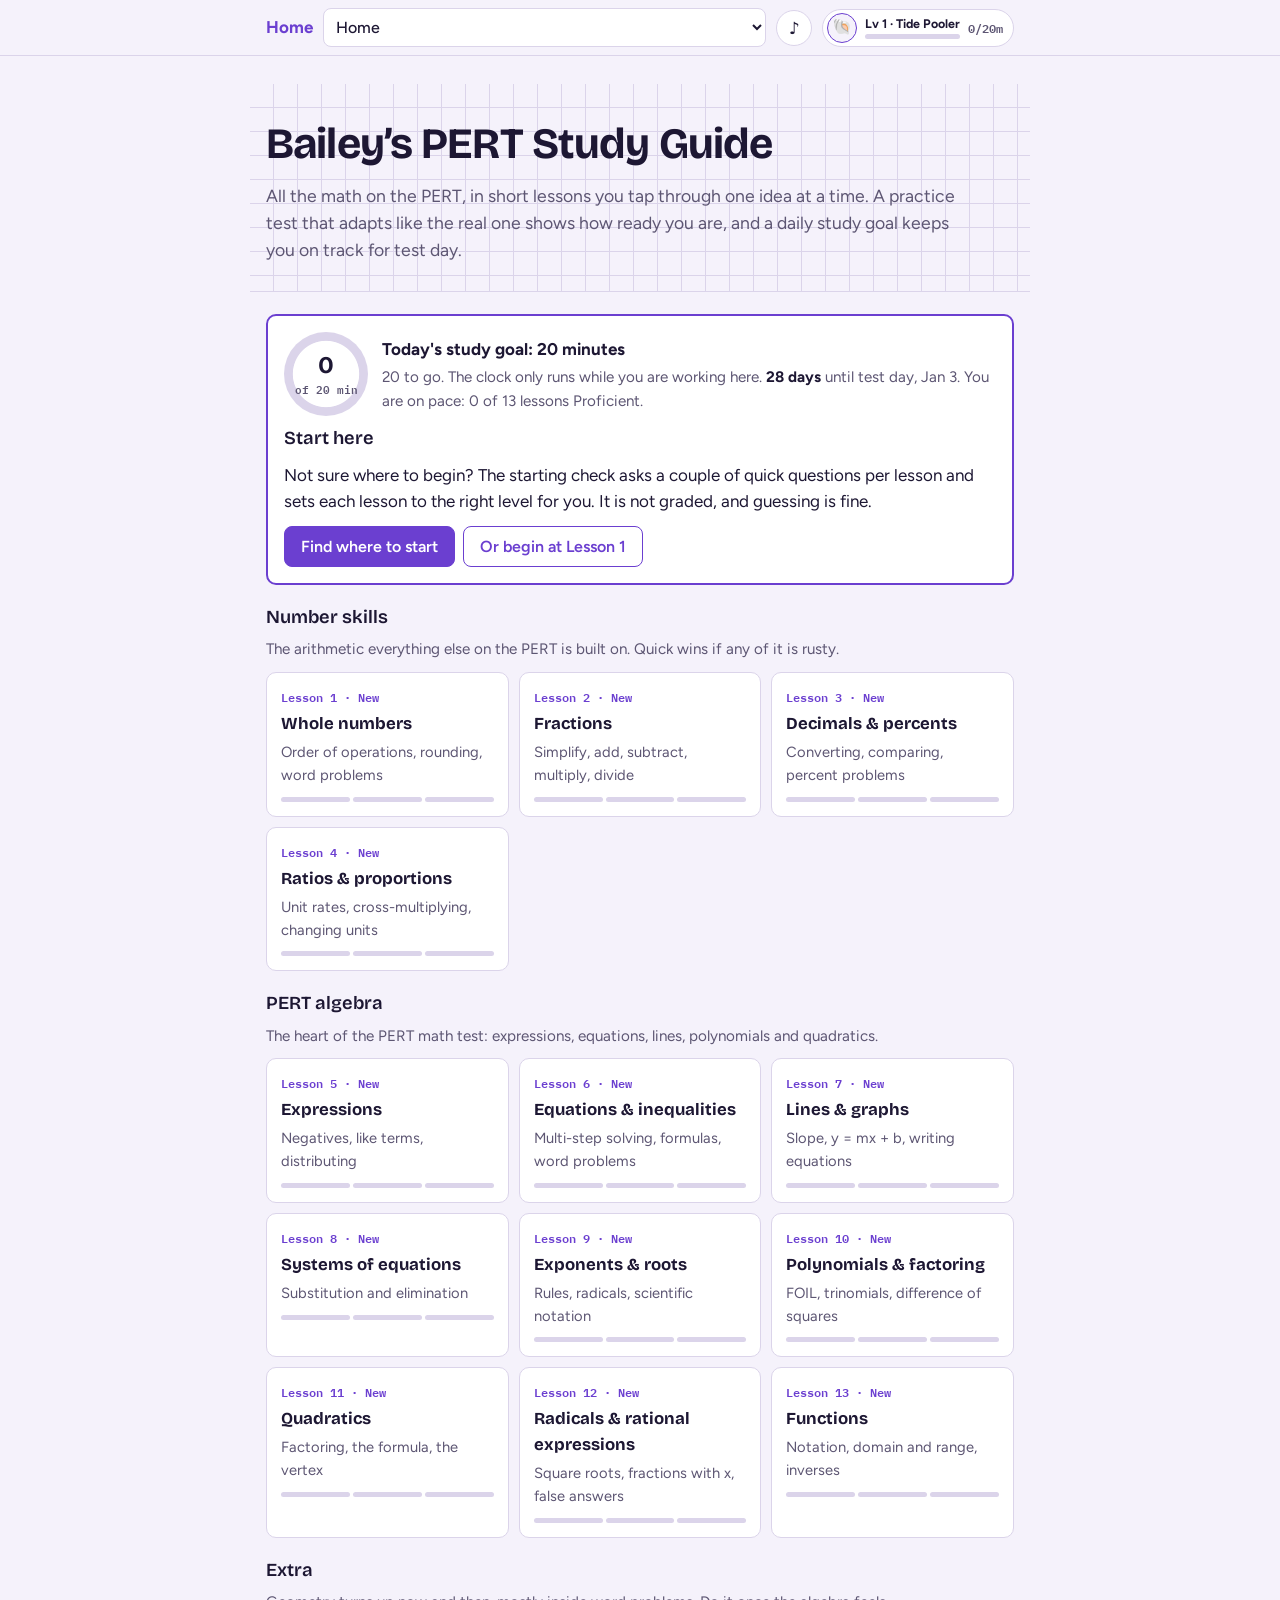
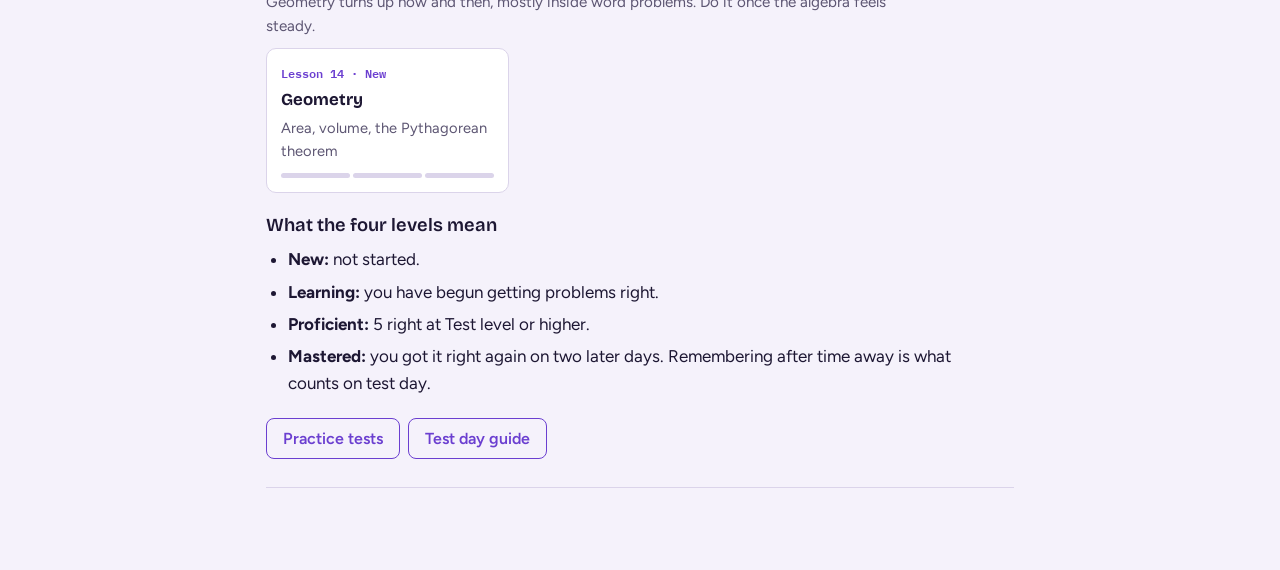
==== index.html @ 00bba231 "PERT study guide for Bailey: PERT lessons, adaptive practice test, offline app, launcher Co-Authored" ====
<!doctype html><html><head><meta charset=utf8><meta name=viewport content="width=device-width,initial-scale=1,viewport-fit=cover"><style>:root{color-scheme:light;box-sizing:border-box;padding-top:env(safe-area-inset-top,0px);padding-bottom:env(safe-area-inset-bottom,0px)}html{scroll-padding-top:env(safe-area-inset-top,0px)}body{margin:0;padding:0;font:14px -apple-system,BlinkMacSystemFont,sans-serif;background:#fff;color:#000}img{max-width:100%}[hidden]:not([hidden=until-found i]){display:none!important}</style><meta name="robots" content="noindex"><meta name="theme-color" content="#6b3fd0"><link rel="manifest" href="manifest.webmanifest"><link rel="icon" href="icon.svg" type="image/svg+xml"><link rel="apple-touch-icon" href="icon-192.png"></head><body>
<title>Bailey’s PERT Study Guide</title>
<link rel="stylesheet" href="https://fonts.googleapis.com/css2?family=Bricolage+Grotesque:opsz,wght@12..96,600;12..96,700&family=Figtree:wght@400;500;600;700&family=IBM+Plex+Mono:wght@500;600&display=swap">
<style>
/* Layout: a graph-paper workbook in purple. Sticky lesson bar on top; each lesson is split into short parts, one idea per screen; worked steps are lined-up equations revealed by tapping. */
:root{
  --bg:#f5f2fb; --surface:#ffffff; --ink:#1d1733; --muted:#5d5673; --line:#dbd4ea;
  --accent:#6b3fd0; --on-accent:#ffffff; --hi:#ffdf5c; --on-hi:#231b00;
  --good:#12784c; --good-bg:#e3f4ea; --bad:#b83a26; --bad-bg:#fbe9e5;
  --c2:#b9530a; --c3:#12784c; --c4:#1f5fd6;
  --display:"Bricolage Grotesque","Trebuchet MS",system-ui,sans-serif;
  --body:"Figtree",system-ui,-apple-system,"Segoe UI",sans-serif;
  --math:"IBM Plex Mono",ui-monospace,Menlo,Consolas,monospace;
}
@media (prefers-color-scheme: dark){:root:not([data-theme="light"]){
  --bg:#120f1c; --surface:#1b1729; --ink:#ece8f7; --muted:#a79fbd; --line:#322b47;
  --accent:#b59bff; --on-accent:#170b33; --hi:#e6c23a; --on-hi:#1c1500;
  --good:#56cf95; --good-bg:#12301f; --bad:#ff8d78; --bad-bg:#3a1a14;
  --c2:#f2a765; --c3:#56cf95; --c4:#74a7ff; color-scheme:dark}}
:root[data-theme="dark"]{
  --bg:#120f1c; --surface:#1b1729; --ink:#ece8f7; --muted:#a79fbd; --line:#322b47;
  --accent:#b59bff; --on-accent:#170b33; --hi:#e6c23a; --on-hi:#1c1500;
  --good:#56cf95; --good-bg:#12301f; --bad:#ff8d78; --bad-bg:#3a1a14;
  --c2:#f2a765; --c3:#56cf95; --c4:#74a7ff; color-scheme:dark}

*{box-sizing:border-box}
body{background:var(--bg);color:var(--ink);font:400 17px/1.55 var(--body)}
.wrap{max-width:780px;margin:0 auto;padding-inline:16px;padding-block:0 64px}
h1,h2,h3{font-family:var(--display);line-height:1.15;text-wrap:balance;margin:0}
h1{font-size:clamp(1.9rem,6vw,2.7rem);font-weight:700;letter-spacing:-.02em}
h2{font-size:clamp(1.6rem,5vw,2.1rem);font-weight:700;letter-spacing:-.015em}
h3{font-size:1.15rem;font-weight:600}
p{margin:0;max-width:65ch}
a{color:var(--accent)}
.m{font-family:var(--math);font-weight:500;font-size:.95em;white-space:nowrap}
sup,sub{font-size:.7em;line-height:0}
b,strong{font-weight:700}
:focus-visible{outline:3px solid var(--accent);outline-offset:2px}
button:disabled{opacity:.45;cursor:default}

/* real math layout */
.fr{display:inline-flex;flex-direction:column;vertical-align:middle;text-align:center;line-height:1.2;margin:0 .15em;font-size:.92em;white-space:nowrap}
.fr>span:first-child{border-bottom:1.5px solid currentColor;padding:0 .25em 1px}
.fr>span:last-child{padding:1px .25em 0}
.rt{white-space:nowrap}.rad{border-top:1.5px solid currentColor;padding:0 .12em;margin-left:-.05em}

.top{position:sticky;top:env(safe-area-inset-top,0px);z-index:5;background:var(--bg);border-bottom:1px solid var(--line)}
.topin{display:flex;gap:10px;align-items:center;max-width:780px;margin:0 auto;padding:8px 16px}
.topin a{font-weight:700;text-decoration:none;white-space:nowrap}
.topin select{flex:1;min-width:0}
/* profile chip, XP, level-up, daily goal */
.me{display:flex;align-items:center;gap:8px;color:var(--ink);border:1.5px solid var(--line);border-radius:999px;padding:3px 10px 3px 4px;background:var(--surface);position:relative}
.me:hover{border-color:var(--accent)}
.mus{flex:none;width:36px;height:36px;border-radius:50%;border:1.5px solid var(--line);background:var(--surface);color:var(--ink);font:700 1.05rem var(--body);cursor:pointer;padding:0}
.mus:hover{border-color:var(--accent)}
.mus[aria-pressed="true"]{background:var(--accent);border-color:var(--accent);color:var(--on-accent)}
@keyframes bob{50%{transform:translateY(-2px) rotate(-8deg)}}
@media (prefers-reduced-motion:no-preference){.mus[aria-pressed="true"]{animation:bob .81s ease-in-out infinite}}
.av{width:30px;height:30px;border-radius:50%;background:var(--bg);border:1.5px solid var(--accent);display:grid;place-items:center;font-size:1rem;flex:none}
.av.big{width:64px;height:64px;font-size:2.1rem;border-width:2.5px}
.mt{display:flex;flex-direction:column;gap:3px}.mt b{font:700 .78rem var(--body);white-space:nowrap}
.xpbar{display:block;height:5px;border-radius:3px;background:var(--line);overflow:hidden;min-width:64px}
.xpbar i{display:block;height:100%;background:var(--accent);border-radius:3px}
.xpbar.big{height:12px;border-radius:6px;width:100%}
.mmin{font:600 .72rem var(--math);color:var(--muted);white-space:nowrap}.mmin.ok{color:var(--good)}
.xptoast{position:absolute;right:16px;top:100%;margin-top:4px;background:var(--accent);color:var(--on-accent);font:700 .9rem var(--body);padding:4px 12px;border-radius:999px;pointer-events:none;animation:xpup 1.6s ease-out forwards}
.topin{position:relative}
.xpb{display:inline-block;background:var(--accent);color:var(--on-accent);border-radius:999px;padding:0 9px;font-size:.85rem;margin-left:2px}
.goal{display:flex;gap:14px;align-items:center}
.goaltxt{display:flex;flex-direction:column;gap:4px;min-width:0}.goaltxt p{font-size:.95rem;color:var(--muted)}.goaltxt p b{color:var(--ink)}
.ring{flex:none;width:84px;height:84px;border-radius:50%;background:radial-gradient(closest-side,var(--surface) 78%,transparent 80%),conic-gradient(var(--accent) calc(var(--p)*1%),var(--line) 0);display:flex;flex-direction:column;align-items:center;justify-content:center;line-height:1.1}
.ring b{font:700 1.5rem var(--display)}.ring span{font:600 .66rem var(--math);color:var(--muted)}
.mehead{display:flex;gap:14px;align-items:center}
.plan{grid-template-columns:auto 1fr}.plan input[type=date]{font:500 1rem var(--body);padding:8px;border-radius:8px;border:1px solid var(--line);background:var(--surface);color:var(--ink);max-width:100%;justify-self:start}
.chk{display:inline-flex;gap:6px;align-items:center;font-weight:600}.chk input{accent-color:var(--accent);width:18px;height:18px}
.cal{display:grid;grid-template-columns:repeat(7,minmax(0,40px));gap:6px}
.cal i{aspect-ratio:1;border-radius:8px;border:1.5px solid var(--line);display:grid;place-items:center;font:600 .8rem var(--math);font-style:normal;color:var(--muted)}
.cal i.met,.lg.met{background:var(--accent);border-color:var(--accent);color:var(--on-accent)}
.cal i.part,.lg.part{background:var(--hi);border-color:var(--hi);color:var(--on-hi)}
.cal i.miss,.lg.miss{background:var(--bad-bg);border-color:var(--bad-bg);color:var(--bad)}
.cal i.now{outline:2.5px solid var(--ink);outline-offset:1px}.cal i.test{border-color:var(--accent);font-size:1.1rem}
.lg{display:inline-block;width:12px;height:12px;border-radius:3px;vertical-align:-1px}
.lvlup{position:fixed;inset:0;z-index:8;background:rgba(10,6,24,.72);display:grid;place-items:center;padding:16px}
.lvcard{position:relative;overflow:hidden;background:var(--surface);color:var(--ink);border:2px solid var(--accent);border-radius:16px;padding:28px 22px 22px;max-width:380px;width:100%;display:flex;flex-direction:column;align-items:center;gap:10px;text-align:center}
.lvcard>*{position:relative}
.burst{position:absolute!important;left:50%;top:74px;width:520px;height:520px;margin:-260px 0 0 -260px;background:repeating-conic-gradient(var(--hi) 0 9deg,transparent 9deg 18deg);opacity:.28;border-radius:50%}
.lvem{font-size:4.2rem;line-height:1;width:112px;height:112px;border-radius:50%;background:var(--surface);border:3px solid var(--accent);display:grid;place-items:center}
.lvname{font:700 1.3rem var(--display);color:var(--accent)}
@keyframes xpup{0%{opacity:0;transform:translateY(10px)}15%{opacity:1;transform:none}75%{opacity:1}100%{opacity:0;transform:translateY(-14px)}}
@keyframes lvin{0%{transform:scale(.6);opacity:0}60%{transform:scale(1.06);opacity:1}100%{transform:scale(1)}}
@keyframes embounce{0%{transform:scale(0) rotate(-25deg)}55%{transform:scale(1.25) rotate(8deg)}100%{transform:scale(1) rotate(0)}}
@keyframes spin{to{transform:rotate(360deg)}}
@media (prefers-reduced-motion:no-preference){.lvcard{animation:lvin .45s ease-out both}.lvem{animation:embounce .7s .15s cubic-bezier(.3,1.4,.5,1) both}.burst{animation:spin 14s linear infinite}.xpbar i{transition:width .9s cubic-bezier(.2,.8,.2,1)}.xpb{animation:pop .4s ease-out}}
@media (max-width:520px){.me .nm,.mmin{display:none}.xpbar{min-width:44px}.goal{align-items:flex-start}}

.hero{padding-block:36px 28px;background-image:linear-gradient(var(--line) 1px,transparent 1px),linear-gradient(90deg,var(--line) 1px,transparent 1px);background-size:24px 24px;background-position:-1px -1px;margin-inline:-16px;padding-inline:16px;border-bottom:1px solid var(--line)}
.hero p{margin-top:12px;font-size:1.1rem;color:var(--muted)}
.topic{scroll-margin-top:64px;display:flex;flex-direction:column;gap:22px;padding-top:28px}
.part{display:flex;flex-direction:column;gap:22px}
.kicker{font:600 .78rem var(--body);letter-spacing:.09em;text-transform:uppercase;color:var(--muted)}
.lead{font-size:1.12rem}
.block{display:flex;flex-direction:column;gap:10px}
ul,ol{margin:0;padding-left:1.3em;display:flex;flex-direction:column;gap:6px;max-width:65ch}
.ex{background:var(--surface);border:1px solid var(--line);border-radius:10px;padding:16px;display:flex;flex-direction:column;gap:12px}
.ex .q{font-family:var(--math);font-weight:600;font-size:1.08rem}
.exbar{display:flex;flex-wrap:wrap;gap:8px;align-items:center}
.exn{font:600 .78rem var(--math);color:var(--muted);margin-left:auto}
/* worked steps: a note, then the equation with the = signs lined up */
ol.work{list-style:none;padding:0;display:grid;grid-template-columns:minmax(0,max-content) auto minmax(0,1fr);column-gap:.55em;row-gap:3px;max-width:none;counter-reset:s}
ol.work>li{display:contents}
.wn{grid-column:1/-1;color:var(--muted);font-size:.93rem;margin-top:9px}
.wn::before{counter-increment:s;content:counter(s) ". ";font-weight:700}
.wn.wp{color:var(--ink);font-size:1rem}
.wl,.we,.wr,.wf{font-family:var(--math);font-weight:600;font-size:1.08rem;align-self:center}
.wl{text-align:right}.wf{grid-column:1/-1}
.chg{color:var(--accent);font-weight:700}
.warn,.tip{border-radius:8px;padding:12px 14px;max-width:none}
.warn{background:var(--bad-bg)} .warn b:first-child{color:var(--bad)}
.tip{background:var(--good-bg)} .tip b:first-child{color:var(--good)}
.tbl{overflow-x:auto}
table{border-collapse:collapse;width:100%;font-size:.95rem}
th,td{text-align:left;padding:8px 10px;border-bottom:1px solid var(--line);vertical-align:middle}
th{font:600 .78rem var(--body);letter-spacing:.06em;text-transform:uppercase;color:var(--muted)}
td.m{white-space:normal}
tr.hit td{background:var(--hi);color:var(--on-hi);font-weight:700}
table.tw{width:auto;margin:10px 0;font-family:var(--math);border:1px solid var(--line)} table.tw td,table.tw th{border:1px solid var(--line);text-align:center}

.widget{background:var(--surface);border:1px solid var(--line);border-radius:10px;padding:16px;display:flex;flex-direction:column;gap:14px}
.widget>h3{display:flex;justify-content:space-between;gap:8px;align-items:center;flex-wrap:wrap}
.widget svg,.pr-q svg{display:block;width:100%;max-width:400px;height:auto;margin:0 auto}
.pr-q svg{margin:10px 0;max-width:340px}
.gr{stroke:var(--line);stroke-width:1} .ax{stroke:var(--muted);stroke-width:1.5}
.tk{fill:var(--muted);font:500 10px var(--math)} .st{fill:var(--ink);font:600 15px var(--math)}
.ctl{display:grid;grid-template-columns:auto 1fr;gap:8px 12px;align-items:center}
.ctl label{font-family:var(--math);font-weight:600;min-width:5.5ch}
input[type=range]{width:100%;accent-color:var(--accent);min-width:0}
select{font:500 1rem var(--body);padding:8px;border-radius:8px;border:1px solid var(--line);background:var(--surface);color:var(--ink);max-width:100%}
.read{font-family:var(--math);font-weight:600;font-size:1.15rem;text-align:center;overflow-wrap:anywhere;max-width:none}
.note{color:var(--muted);font-size:.97rem;text-align:center;margin-inline:auto}
.row{display:flex;flex-wrap:wrap;gap:8px;justify-content:center}
.row.l{justify-content:flex-start}
.btn{font:600 1rem var(--body);background:var(--accent);color:var(--on-accent);border:1.5px solid var(--accent);border-radius:8px;padding:10px 16px;cursor:pointer;text-decoration:none;display:inline-block;text-align:center}
.btn.ghost{background:none;color:var(--accent)}
.btn.sm{padding:6px 12px;font-size:.9rem}
.btn[aria-pressed="true"]{background:var(--ink);color:var(--bg);border-color:var(--ink)}
.trio{display:grid;grid-template-columns:repeat(auto-fit,minmax(150px,1fr));gap:10px}
.trio figure{margin:0;display:flex;flex-direction:column;gap:4px;text-align:center;font-size:.9rem;color:var(--muted)}

.bal{display:flex;justify-content:center;align-items:center;gap:12px}
.pan{font-family:var(--math);font-weight:600;font-size:1.4rem;border:1.5px solid var(--muted);border-radius:8px;padding:12px 8px;min-width:0;flex:1;max-width:150px;text-align:center}
.pan.solved{background:var(--hi);color:var(--on-hi);border-color:var(--hi)}
.scale{transform-origin:50% 100%}
.beam{height:4px;background:var(--muted);border-radius:2px;margin-top:8px}
.fulc{width:0;height:0;border-left:16px solid transparent;border-right:16px solid transparent;border-bottom:22px solid var(--muted);margin:0 auto}
.machine{display:flex;flex-wrap:wrap;justify-content:center;align-items:center;gap:10px;font-family:var(--math);font-weight:600}
.machine .io{font-size:2rem;min-width:2.2ch;text-align:center}
.machine .box{border:2px solid var(--accent);border-radius:8px;padding:14px 16px;font-size:1.05rem}
.machine .arr{color:var(--muted);font-size:1.4rem}
.bar{height:26px;border-radius:6px;background:var(--line);overflow:hidden}
.bar i{display:block;height:100%;background:var(--accent)}
.fbar{display:flex;gap:3px;height:36px}
.fbar i{flex:1;border-radius:4px;background:var(--line)} .fbar i.on{background:var(--accent)}
.k1{color:var(--accent)} .k2{color:var(--c2)} .k3{color:var(--c3)} .k4{color:var(--c4)}

.pr{background:var(--surface);border:2px solid var(--ink);border-radius:10px;padding:16px;display:flex;flex-direction:column;gap:14px}
.pr-head{display:flex;justify-content:space-between;align-items:baseline;gap:8px;flex-wrap:wrap}
.pr-score{font:600 .82rem var(--math);color:var(--muted)}
.tagline{font-size:.92rem;color:var(--muted);max-width:none}
.seg{display:flex;border:1.5px solid var(--muted);border-radius:8px;overflow:hidden}
.seg button{flex:1;font:600 .88rem var(--body);padding:8px 4px;background:none;color:var(--ink);border:0;cursor:pointer}
.seg button[aria-pressed="true"]{background:var(--ink);color:var(--bg)}
.pr-q{font-size:1.1rem}
.pr-q .m{font-size:1.05em;font-weight:600;white-space:normal}
.wk{display:block;margin-top:6px;padding:6px 10px;border-left:3px solid var(--line);font-size:1rem}
.wk .m{font-weight:500}.wk.wkq{border-left-color:var(--accent);margin-top:10px}.wk.wkq .m{font-weight:600}
.pr-in{display:flex;flex-wrap:wrap;gap:8px}
.pr-in input{flex:1;min-width:110px;font:600 1.2rem var(--math);padding:10px 12px;border-radius:8px;border:1.5px solid var(--muted);background:var(--bg);color:var(--ink)}
.key{font:600 1.1rem var(--math);min-width:44px;border-radius:8px;border:1.5px solid var(--line);background:var(--bg);color:var(--ink);cursor:pointer}
.choices{display:grid;grid-template-columns:repeat(auto-fit,minmax(200px,1fr));gap:8px}
.choice{font:600 1rem var(--math);text-align:left;padding:12px;border-radius:8px;border:1.5px solid var(--muted);background:var(--bg);color:var(--ink);cursor:pointer;overflow-wrap:anywhere}
.choice.right{background:var(--good-bg);border-color:var(--good);color:var(--good)}
.choice.wrong{background:var(--bad-bg);border-color:var(--bad);color:var(--bad)}
.choice[aria-pressed="true"]{border-color:var(--accent);box-shadow:inset 0 0 0 2px var(--accent)}
.fb{font-weight:600;border-radius:8px;padding:10px 12px;max-width:none}
.fb.ok{background:var(--good-bg);color:var(--good)} .fb.no{background:var(--bad-bg);color:var(--bad)}

.today{background:var(--surface);border:2px solid var(--accent);border-radius:10px;padding:16px;display:flex;flex-direction:column;gap:12px}
.days{display:flex;gap:6px;align-items:center;flex-wrap:wrap;font:600 .82rem var(--math);color:var(--muted)}
.days i{width:26px;height:26px;border-radius:50%;border:1.5px solid var(--line);display:grid;place-items:center;font-style:normal;font-size:.72rem}
.days i.on{background:var(--accent);border-color:var(--accent);color:var(--on-accent)}
.group{display:flex;flex-direction:column;gap:10px}
.group>p{color:var(--muted);font-size:.95rem}
.cards{display:grid;grid-template-columns:repeat(auto-fill,minmax(220px,1fr));gap:10px}
.card{text-decoration:none;text-align:left;font:inherit;color:inherit;background:var(--surface);border:1px solid var(--line);border-radius:10px;padding:14px;cursor:pointer;display:flex;flex-direction:column;gap:4px}
.card:hover{border-color:var(--accent)}
.card b{font-family:var(--display);font-size:1.05rem}
.card span{color:var(--muted);font-size:.92rem}
.card em{font:600 .76rem var(--math);font-style:normal;color:var(--accent)}
.card.s2 em,.card.s3 em{color:var(--good)}
.lvls{display:flex;gap:3px;margin-top:6px}
.lvls i{flex:1;height:5px;border-radius:3px;background:var(--line)}
.lvls i.on{background:var(--accent)} .card.s3 .lvls i.on{background:var(--good)}
.pager{display:flex;justify-content:space-between;align-items:center;gap:8px;flex-wrap:wrap}
.pager .pn{font:600 .8rem var(--math);color:var(--muted)}
.linkbtn{background:none;border:0;padding:0;font:inherit;color:var(--accent);text-decoration:underline;cursor:pointer}
.nextrow{display:flex;justify-content:space-between;gap:8px;flex-wrap:wrap;border-top:1px solid var(--line);padding-top:18px;margin-top:28px}
.bigscore{font:700 3rem/1 var(--display)}
.meter{height:10px;border-radius:5px;background:var(--line);overflow:hidden}
.meter i{display:block;height:100%;background:var(--accent)}
.miss{display:flex;flex-direction:column;gap:8px;border-top:1px solid var(--line);padding-top:14px}
.confetti{position:fixed;inset:0;pointer-events:none;z-index:9;overflow:hidden}
.confetti i{position:absolute;top:-14px;width:8px;height:14px;border-radius:2px;animation:fall 2.1s ease-in forwards}

@keyframes stepin{from{opacity:0;transform:translateY(10px)}to{opacity:1;transform:none}}
@keyframes mark{from{background:var(--hi);color:var(--on-hi)}to{background:transparent}}
@keyframes pop{0%{transform:scale(.96)}60%{transform:scale(1.03)}100%{transform:scale(1)}}
@keyframes tilt{0%{transform:rotate(0)}25%{transform:rotate(-3deg)}60%{transform:rotate(2deg)}100%{transform:rotate(0)}}
@keyframes draw{from{stroke-dashoffset:1}to{stroke-dashoffset:0}}
@keyframes fall{to{transform:translate(var(--dx),105vh) rotate(var(--r))}}
@media (prefers-reduced-motion:no-preference){
  .bar i,.meter i{transition:width .2s}
  .in{animation:stepin .45s ease-out both}
  .in .chg,.in.chg{animation:mark 1.8s ease-out .25s both;border-radius:3px}
  .fb.ok{animation:pop .35s ease-out}
  .scale.tilt{animation:tilt .7s ease-in-out}
  .pan.in{animation:pop .4s ease-out}
  .draw{stroke-dasharray:1;animation:draw .7s ease-out both}
  .fbar i{transition:background .15s}
}
</style>

<div class="top"><div class="topin"><a href="#t-home" data-k="home">Home</a><select id="jump" aria-label="Jump to a lesson" hidden></select><button class="mus" id="mus" data-mus aria-pressed="false" aria-label="Lo-fi study beats" title="Lo-fi study beats">♪</button><a class="me" id="me" href="#t-me" data-k="me" aria-label="Your level, XP and study plan"></a></div></div>
<div class="wrap">

<section class="topic" id="t-home">
  <div class="hero">
    <h1>Bailey’s PERT Study Guide</h1>
    <p>All the math on the PERT, in short lessons you tap through one idea at a time. A practice test that adapts like the real one shows how ready you are, and a daily study goal keeps you on track for test day.</p>
  </div>
  <noscript><p class="warn"><b>The practice, animations and sliders need a web browser.</b> Open this file in Safari or Chrome (right-click the file, Open With). You can still read every lesson by scrolling down.</p></noscript>
  <div class="today" id="home-today"></div>

  <div class="group"><h3>Number skills</h3><p>The arithmetic everything else on the PERT is built on. Quick wins if any of it is rusty.</p>
    <div class="cards">
      <a class="card" href="#t-whole" data-k="whole" data-g="B"><em>Lesson</em><b>Whole numbers</b><span>Order of operations, rounding, word problems</span></a>
      <a class="card" href="#t-frac" data-k="frac" data-g="B"><em>Lesson</em><b>Fractions</b><span>Simplify, add, subtract, multiply, divide</span></a>
      <a class="card" href="#t-dec" data-k="dec" data-g="B"><em>Lesson</em><b>Decimals &amp; percents</b><span>Converting, comparing, percent problems</span></a>
      <a class="card" href="#t-ratio" data-k="ratio" data-g="B"><em>Lesson</em><b>Ratios &amp; proportions</b><span>Unit rates, cross-multiplying, changing units</span></a>
    </div></div>
  <div class="group"><h3>PERT algebra</h3><p>The heart of the PERT math test: expressions, equations, lines, polynomials and quadratics.</p>
    <div class="cards">
      <a class="card" href="#t-expr" data-k="expr" data-g="P"><em>Lesson</em><b>Expressions</b><span>Negatives, like terms, distributing</span></a>
      <a class="card" href="#t-eq" data-k="eq" data-g="P"><em>Lesson</em><b>Equations &amp; inequalities</b><span>Multi-step solving, formulas, word problems</span></a>
      <a class="card" href="#t-lines" data-k="lines" data-g="P"><em>Lesson</em><b>Lines &amp; graphs</b><span>Slope, y = mx + b, writing equations</span></a>
      <a class="card" href="#t-sys" data-k="sys" data-g="P"><em>Lesson</em><b>Systems of equations</b><span>Substitution and elimination</span></a>
      <a class="card" href="#t-pow" data-k="pow" data-g="P"><em>Lesson</em><b>Exponents &amp; roots</b><span>Rules, radicals, scientific notation</span></a>
      <a class="card" href="#t-polyf" data-k="polyf" data-g="P"><em>Lesson</em><b>Polynomials &amp; factoring</b><span>FOIL, trinomials, difference of squares</span></a>
      <a class="card" href="#t-quad" data-k="quad" data-g="P"><em>Lesson</em><b>Quadratics</b><span>Factoring, the formula, the vertex</span></a>
      <a class="card" href="#t-radrat" data-k="radrat" data-g="P"><em>Lesson</em><b>Radicals &amp; rational expressions</b><span>Square roots, fractions with x, false answers</span></a>
      <a class="card" href="#t-fn" data-k="fn" data-g="P"><em>Lesson</em><b>Functions</b><span>Notation, domain and range, inverses</span></a>
    </div></div>
  <div class="group"><h3>Extra</h3><p>Geometry turns up now and then, mostly inside word problems. Do it once the algebra feels steady.</p>
    <div class="cards">
      <a class="card" href="#t-geo" data-k="geo" data-g="X"><em>Lesson</em><b>Geometry</b><span>Area, volume, the Pythagorean theorem</span></a>
    </div></div>

  <div class="block">
    <h3>What the four levels mean</h3>
    <ul>
      <li><b>New:</b> not started.</li>
      <li><b>Learning:</b> you have begun getting problems right.</li>
      <li><b>Proficient:</b> 5 right at Test level or higher.</li>
      <li><b>Mastered:</b> you got it right again on two later days. Remembering after time away is what counts on test day.</li>
    </ul>
  </div>
  <div class="row l"><a class="btn ghost" href="#t-test" data-k="test">Practice tests</a><a class="btn ghost" href="#t-day" data-k="day">Test day guide</a></div>
</section>

<section class="topic" id="t-today">
  <div class="block"><span class="kicker">About 10 minutes</span><h2>Today's session</h2>
  <p class="lead">Eight mixed problems from lessons you have already started. Mixing them up is harder than doing one type at a time, and that is the point: on the test nobody tells you which method to use.</p></div>
  <div id="today-area"><noscript><p>Sessions need a web browser. Open this file in Safari or Chrome.</p></noscript></div>
</section>

<section class="topic" id="t-me">
  <div class="block"><span class="kicker">Your profile</span><h2>Level, readiness and plan</h2></div>
  <div id="me-area" class="part"><noscript><p>Your profile needs a web browser. Open this file in Safari or Chrome.</p></noscript></div>
  <div class="block"><h3>Study music</h3><p>Soft lo-fi beats, made right here in the page. Off until you turn it on, with the round ♪ button at the top of every page or here.</p>
    <div class="row l"><button class="btn ghost" id="mus2" data-mus aria-pressed="false">♪ Play lo-fi beats</button></div>
    <div class="ctl"><label for="mus-vol">volume</label><input type="range" id="mus-vol" min="5" max="100" step="5" value="50"></div>
    <p class="tagline">Music helps some people settle in and distracts others. If a problem is not clicking, try a few with it off.</p></div>
</section>

<section class="topic" id="t-whole">
  <div class="block"><span class="kicker">Lesson 1 · Number skills</span><h2>Whole numbers and order of operations</h2>
  <p class="lead">When a problem has several operations, the order you do them in changes the answer. Everyone follows the same order so everyone gets the same result.</p></div>
  <div class="block"><h3>The order: PEMDAS</h3>
    <ol><li><b>P</b>arentheses</li><li><b>E</b>xponents</li><li><b>M</b>ultiply and <b>D</b>ivide, left to right</li><li><b>A</b>dd and <b>S</b>ubtract, left to right</li></ol>
    <div class="ex"><span class="q">3 + 4 × (10 − 6)² ÷ 8</span><ol><li>Parentheses: <span class="m">10 − 6 = 4</span>, so it is <span class="m">3 + 4 × 4² ÷ 8</span></li><li>Exponent: <span class="m">4² = 16</span>, so it is <span class="m">3 + 4 × 16 ÷ 8</span></li><li>Multiply: <span class="m">4 × 16 = 64</span>, so it is <span class="m">3 + 64 ÷ 8</span></li><li>Divide: <span class="m">64 ÷ 8 = 8</span></li><li>Add last: <span class="m">3 + 8 = 11</span></li></ol></div>
    <p class="warn"><b>Watch out.</b> Multiply and divide have the same rank, so work them left to right. <span class="m">24 ÷ 4 × 2</span> is <span class="m">6 × 2 = 12</span>, not <span class="m">24 ÷ 8 = 3</span>.</p></div>
  <div class="block"><h3>Rounding and estimating</h3><p>To round, look at the digit just to the right of the place you are rounding to. If it is 5 or more, round up. Otherwise round down.</p>
    <div class="ex"><span class="q">Round 4,372 to the nearest hundred</span><ol><li>The hundreds digit is 3. The digit to its right is 7.</li><li>7 is 5 or more, so round up: <span class="m">4,400</span></li></ol></div>
    <p class="tip"><b>Test tip.</b> Estimating knocks out wrong choices fast. <span class="m">398 × 21</span> is close to <span class="m">400 × 20 = 8,000</span>, so the answer is near 8,000.</p></div>
  <div class="block"><h3>Word problems</h3><p>Turn the words into operations before you calculate.</p>
    <div class="tbl"><table><tr><th>Words</th><th>Operation</th></tr><tr><td>total, sum, altogether, more than</td><td>Add</td></tr><tr><td>difference, left, fewer, less than</td><td>Subtract</td></tr><tr><td>each, per, times, of</td><td>Multiply</td></tr><tr><td>split, shared equally, per (finding one)</td><td>Divide</td></tr></table></div>
    <div class="ex"><span class="q">A whale-watch company runs 20 trips with 25 seats each. 430 seats are booked. How many are still open?</span><ol><li>"Trips with 25 seats each" means multiply: <span class="m">20 × 25 = 500</span></li><li>"Still open" means subtract: <span class="m">500 − 430 = 70</span></li></ol></div></div>
  <div data-practice="whole"></div>
</section>

<section class="topic" id="t-frac">
  <div class="block"><span class="kicker">Lesson 2 · Number skills</span><h2>Fractions</h2>
  <p class="lead">A fraction is a part of a whole. The bottom number says how many equal pieces the whole is cut into. The top says how many pieces you have.</p></div>
  <div class="widget"><h3>Build a fraction <button class="btn ghost sm" data-sweep="fb-n">▶ Watch it move</button></h3>
    <div class="fbar" id="fb-bar"></div><p class="read" id="fb-read"></p>
    <div class="ctl"><label for="fb-n" id="fb-nl"></label><input type="range" id="fb-n" min="0" max="4" step="1" value="3"><label for="fb-d" id="fb-dl"></label><input type="range" id="fb-d" min="2" max="12" step="1" value="4"></div></div>
  <div class="block"><h3>Simplifying</h3><p>Divide the top and bottom by the same number until nothing else divides both.</p>
    <div class="ex"><span class="q">Simplify 12/18</span><ol><li>Both divide by 6: <span class="m">12 ÷ 6 = 2</span> and <span class="m">18 ÷ 6 = 3</span></li><li>Answer: <span class="m">2/3</span></li></ol></div></div>
  <div class="block"><h3>Adding and subtracting</h3><p>The bottoms must match first. Find a number both bottoms divide into, rewrite each fraction, then add or subtract only the tops.</p>
    <div class="ex"><span class="q">3/4 − 1/6</span><ol><li>Both 4 and 6 go into 12.</li><li>Rewrite: <span class="m">3/4 = 9/12</span> and <span class="m">1/6 = 2/12</span></li><li>Subtract the tops: <span class="m">9/12 − 2/12 = 7/12</span></li></ol></div>
    <p class="warn"><b>Watch out.</b> Never add the bottoms. <span class="m">1/2 + 1/3</span> is <span class="m">5/6</span>, not <span class="m">2/5</span>.</p></div>
  <div class="block"><h3>Multiplying and dividing</h3><p>To multiply, go straight across: tops times tops, bottoms times bottoms. To divide, flip the second fraction and multiply.</p>
    <div class="ex"><span class="q">3/4 ÷ 2/5</span><ol><li>Keep the first, flip the second: <span class="m">3/4 × 5/2</span></li><li>Multiply across: <span class="m">15/8</span></li></ol></div></div>
  <div class="block"><h3>Mixed numbers</h3><p>Turn a mixed number into one fraction before doing anything else. Multiply the whole number by the bottom and add the top.</p>
    <div class="ex"><span class="q">2 1/3 × 3/4</span><ol><li><span class="m">2 × 3 + 1 = 7</span>, so <span class="m">2 1/3 = 7/3</span></li><li>Multiply across: <span class="m">7/3 × 3/4 = 21/12</span></li><li>Simplify by 3: <span class="m">7/4</span></li></ol></div></div>
  <div data-practice="frac"></div>
</section>

<section class="topic" id="t-dec">
  <div class="block"><span class="kicker">Lesson 3 · Number skills</span><h2>Decimals and percents</h2>
  <p class="lead">Fractions, decimals and percents are three ways to write the same amount: <span class="m">1/4 = 0.25 = 25%</span>. Most problems get easier once you switch to the form that fits.</p></div>
  <div class="block"><h3>Switching forms</h3>
    <div class="tbl"><table><tr><th>From</th><th>To</th><th>How</th><th>Example</th></tr><tr><td>Fraction</td><td>Decimal</td><td>Divide top by bottom</td><td class="m">3/8 = 0.375</td></tr><tr><td>Decimal</td><td>Percent</td><td>Move the dot 2 places right</td><td class="m">0.375 = 37.5%</td></tr><tr><td>Percent</td><td>Decimal</td><td>Move the dot 2 places left</td><td class="m">6% = 0.06</td></tr></table></div>
    <p>Worth memorizing: <span class="m">1/2 = 50%</span>, <span class="m">1/4 = 25%</span>, <span class="m">3/4 = 75%</span>, <span class="m">1/5 = 20%</span>, <span class="m">1/10 = 10%</span>, <span class="m">1/3 ≈ 33.3%</span>, <span class="m">1/8 = 12.5%</span>.</p>
    <p>To compare numbers in different forms, turn them all into decimals. Then use the symbols: <span class="m">&lt;</span> means less than and <span class="m">&gt;</span> means greater than. The small, pointed end always aims at the smaller number, as in <span class="m">0.375 &lt; 0.4</span>.</p></div>
  <div class="block"><h3>Decimal arithmetic</h3><ul><li><b>Add or subtract:</b> line up the dots.</li><li><b>Multiply:</b> ignore the dots, multiply, then count the digits after the dots in both numbers and give the answer that many.</li></ul>
    <div class="ex"><span class="q">2.4 × 0.3</span><ol><li>Ignore the dots: <span class="m">24 × 3 = 72</span></li><li>One digit after the dot in each number makes two in total: <span class="m">0.72</span></li></ol></div></div>
  <div class="widget"><h3>Slide the percent <button class="btn ghost sm" data-sweep="pc-p">▶ Watch it move</button></h3>
    <div class="bar"><i id="pc-bar"></i></div>
    <div class="ctl"><label for="pc-p">percent</label><input type="range" id="pc-p" min="0" max="100" step="5" value="25"></div>
    <p class="read" id="pc-read"></p></div>
  <div class="block"><h3>The three percent questions</h3><p>They all come from one fact: <b>part = percent × whole</b>.</p>
    <div class="tbl"><table><tr><th>Question</th><th>Do this</th><th>Answer</th></tr><tr><td>What is 30% of 80?</td><td class="m">0.30 × 80</td><td class="m">24</td></tr><tr><td>12 is 20% of what?</td><td class="m">12 ÷ 0.20</td><td class="m">60</td></tr><tr><td>12 is what percent of 60?</td><td class="m">12 ÷ 60</td><td class="m">0.20 = 20%</td></tr></table></div></div>
  <div class="block"><h3>Percent change and discounts</h3><p>Percent change is the change divided by the <b>original</b> amount.</p>
    <div class="ex"><span class="q">A price rises from $40 to $50. What is the percent increase?</span><ol><li>Change: <span class="m">50 − 40 = 10</span></li><li>Divide by the original: <span class="m">10 ÷ 40 = 0.25</span></li><li>As a percent: <span class="m">25%</span></li></ol></div>
    <div class="ex"><span class="q">A $60 rash guard is 25% off. What is the sale price?</span><ol><li>25% off means you pay 75%.</li><li><span class="m">0.75 × 60 = 45</span>, so the price is <span class="m">$45</span></li></ol></div>
    <p class="warn"><b>Watch out.</b> Always divide by the starting amount, not the new one. Going from 40 to 50 is a 25% rise, but going from 50 back to 40 is only a 20% drop.</p></div>
  <div data-practice="dec"></div>
</section>

<section class="topic" id="t-ratio">
  <div class="block"><span class="kicker">Lesson 4 · Number skills</span><h2>Ratios, rates and proportions</h2>
  <p class="lead">A ratio compares two amounts. A proportion says two ratios are equal, and it lets you find a missing number.</p></div>
  <div class="block"><h3>Unit rates</h3><p>A unit rate is the amount for one. Divide to get it. 150 miles in 3 hours is <span class="m">150 ÷ 3 = 50</span> miles per hour.</p></div>
  <div class="block"><h3>Solving a proportion</h3><p>Cross-multiply: multiply each top by the opposite bottom, then solve.</p>
    <div class="ex"><span class="q">3/4 = x/20</span><ol><li>Cross-multiply: <span class="m">4 · x = 3 · 20</span></li><li><span class="m">4x = 60</span></li><li>Divide by 4: <span class="m">x = 15</span></li></ol></div></div>
  <div class="block"><h3>Proportion word problems</h3><p>Write both ratios in the same order, such as dollars on top and items on the bottom.</p>
    <div class="ex"><span class="q">6 spam musubi cost $9. How much do 10 cost?</span><ol><li>Set it up with dollars on top: <span class="m">9/6 = x/10</span></li><li>Cross-multiply: <span class="m">6x = 90</span></li><li><span class="m">x = 15</span>, so 10 musubi cost <span class="m">$15</span></li></ol></div>
    <p class="tip"><b>Shortcut.</b> Find the price of one first: <span class="m">9 ÷ 6 = 1.50</span>, then <span class="m">1.50 × 10 = 15</span>.</p></div>
  <div class="block"><h3>Splitting by a ratio</h3>
    <div class="ex"><span class="q">A reef count finds 30 animals, turtles to rays 2:3. How many rays?</span><ol><li>The ratio has <span class="m">2 + 3 = 5</span> parts.</li><li>Each part is <span class="m">30 ÷ 5 = 6</span> animals.</li><li>Rays are 3 parts: <span class="m">3 × 6 = 18</span></li></ol></div></div>
  <div class="block"><h3>Changing units</h3><p>Multiply or divide by what one unit equals. 90 minutes is <span class="m">90 ÷ 60 = 1.5</span> hours. At 60 miles per hour, 20 minutes is <span class="m">20/60 = 1/3</span> of an hour, so you go <span class="m">60 × 1/3 = 20</span> miles.</p>
    <div class="ex"><span class="q">A ridge hike is 3 miles. How many feet is that? (1 mile = 5,280 feet)</span><ol><li>Feet are smaller than miles, so there will be more of them: multiply.</li><li><span class="m">3 × 5280 = 15840</span> feet</li></ol></div>
    <p class="tip"><b>Which way?</b> Changing to a smaller unit, multiply. Changing to a bigger unit, divide. Then check that the answer makes sense: a hike should be thousands of feet, not a fraction of one.</p></div>
  <div data-practice="ratio"></div>
</section>

<section class="topic" id="t-expr">
  <div class="block"><span class="kicker">Lesson 5 · PERT algebra</span><h2>Negative numbers and expressions</h2>
  <p class="lead">An expression is math with letters in it and no equals sign, like <span class="m">3x + 5</span>. You cannot solve it, but you can simplify it or find its value.</p></div>
  <div class="block"><h3>Negative number rules</h3>
    <div class="tbl"><table><tr><th>Situation</th><th>Rule</th><th>Example</th></tr><tr><td>Subtracting a negative</td><td>Same as adding</td><td class="m">5 − (−3) = 8</td></tr><tr><td>Negative × negative</td><td>Positive</td><td class="m">(−4)(−3) = 12</td></tr><tr><td>Negative × positive</td><td>Negative</td><td class="m">(−4)(3) = −12</td></tr><tr><td>Absolute value</td><td>Distance from zero, never negative</td><td class="m">|−7| = 7</td></tr></table></div></div>
  <div class="block"><h3>Finding the value</h3><p>Replace the letter with the number, in parentheses, then follow the order of operations.</p>
    <div class="ex"><span class="q">2x² − 3x + 1 when x = −2</span><ol><li>Replace x: <span class="m">2(−2)² − 3(−2) + 1</span></li><li>Square first: <span class="m">(−2)² = 4</span>, so <span class="m">2(4) − 3(−2) + 1</span></li><li>Multiply: <span class="m">8 + 6 + 1</span></li><li>Add: <span class="m">15</span></li></ol></div>
    <p class="warn"><b>Watch out.</b> <span class="m">(−2)²</span> is <span class="m">4</span>, but <span class="m">−2²</span> is <span class="m">−4</span>. The parentheses decide whether the minus gets squared.</p></div>
  <div class="block"><h3>Combining like terms</h3><p>Only terms with the same letter and exponent combine. Plain numbers combine with plain numbers.</p>
    <div class="ex"><span class="q">3x + 5 + 2x − 8</span><ol><li>x terms: <span class="m">3x + 2x = 5x</span></li><li>Numbers: <span class="m">5 − 8 = −3</span></li><li>Answer: <span class="m">5x − 3</span></li></ol></div></div>
  <div class="block"><h3>Distributing</h3><p>A number outside parentheses multiplies every term inside.</p>
    <div class="ex"><span class="q">3(x + 4) − 2(x − 5)</span><ol><li>Distribute the 3: <span class="m">3x + 12</span></li><li>Distribute the −2 to both terms: <span class="m">−2x + 10</span></li><li>Combine: <span class="m">3x − 2x + 12 + 10 = x + 22</span></li></ol></div>
    <p class="warn"><b>Watch out.</b> The minus sign goes with the 2. <span class="m">−2 × −5</span> is <span class="m">+10</span>, the most commonly missed step on this kind of question.</p></div>
  <div class="block"><h3>Words into algebra</h3>
    <div class="tbl"><table><tr><th>Words</th><th>Algebra</th></tr><tr><td>5 less than twice a number</td><td class="m">2x − 5</td></tr><tr><td>4 times the sum of a number and 3</td><td class="m">4(x + 3)</td></tr><tr><td>a number divided by 6, plus 2</td><td class="m">x/6 + 2</td></tr><tr><td>is, equals, gives</td><td class="m">=</td></tr></table></div></div>
  <div data-practice="expr"></div>
</section>

<section class="topic" id="t-eq">
  <div class="block"><span class="kicker">Lesson 6 · PERT algebra</span><h2>Equations and inequalities</h2>
  <p class="lead">An equation is a balance scale. Whatever you do to one side, do to the other, and it stays balanced. The goal is always to get the letter alone.</p></div>
  <div class="widget"><h3>Balance the scale</h3>
    <div class="scale" id="bal-scale"><div class="bal"><div class="pan" id="bal-l"></div><span class="m">=</span><div class="pan" id="bal-r"></div></div><div class="beam"></div></div><div class="fulc"></div>
    <p class="note" id="bal-note"></p>
    <div class="row"><button class="btn" id="bal-next"></button><button class="btn ghost" id="bal-new">Another equation</button></div></div>
  <div class="block"><h3>The steps, in order</h3><ol><li>Distribute to clear any parentheses.</li><li>Combine like terms on each side.</li><li>Move the x terms to one side and the numbers to the other.</li><li>Divide by the number on x.</li></ol>
    <div class="ex"><span class="q">3(x − 2) = x + 10</span><ol><li>Distribute: <span class="m">3x − 6 = x + 10</span></li><li>Subtract x from both sides: <span class="m">2x − 6 = 10</span></li><li>Add 6 to both sides: <span class="m">2x = 16</span></li><li>Divide by 2: <span class="m">x = 8</span></li><li>Check: <span class="m">3(8 − 2) = 18</span> and <span class="m">8 + 10 = 18</span>. It works.</li></ol></div></div>
  <div class="block"><h3>Equations with fractions</h3><p>Multiply every term by a number all the bottoms divide into. The fractions disappear.</p>
    <div class="ex"><span class="q">x/2 + x/3 = 10</span><ol><li>Multiply every term by 6: <span class="m">3x + 2x = 60</span></li><li>Combine: <span class="m">5x = 60</span></li><li>Divide by 5: <span class="m">x = 12</span></li></ol></div></div>
  <div class="block"><h3>Inequalities</h3><p>Solve them exactly like equations, with one extra rule.</p>
    <div class="ex"><span class="q">−2x + 3 &lt; 11</span><ol><li>Subtract 3 from both sides: <span class="m">−2x &lt; 8</span></li><li>Divide by −2 and <b>flip the sign</b>: <span class="m">x &gt; −4</span></li></ol></div>
    <p class="warn"><b>Watch out.</b> Flip the inequality sign whenever you multiply or divide both sides by a negative number. Adding or subtracting never flips it.</p></div>
  <div class="block"><h3>Formulas with several letters</h3><p>To solve a formula for one letter, treat the other letters like numbers.</p>
    <div class="ex"><span class="q">Solve P = 2l + 2w for w</span><ol><li>Subtract 2l from both sides: <span class="m">P − 2l = 2w</span></li><li>Divide by 2: <span class="m">w = (P − 2l)/2</span></li></ol></div></div>
  <div class="block"><h3>Word problems</h3>
    <div class="ex"><span class="q">A surf shop rents a board for $50 plus $40 per hour. The bill is $210. How many hours?</span><ol><li>Fixed amount plus rate times hours: <span class="m">50 + 40h = 210</span></li><li>Subtract 50: <span class="m">40h = 160</span></li><li>Divide by 40: <span class="m">h = 4</span></li></ol></div></div>
  <div data-practice="eq"></div>
</section>

<section class="topic" id="t-lines">
  <div class="block"><span class="kicker">Lesson 7 · PERT algebra</span><h2>Lines and graphs</h2>
  <p class="lead">Every straight line can be written as <span class="m">y = mx + b</span>, and only two numbers matter: m and b.</p></div>
  <ul><li><b>m is the slope:</b> how steep the line is. It means "up this much for every 1 step right."</li><li><b>b is the y-intercept:</b> where the line crosses the up-and-down axis.</li></ul>
  <div class="widget"><h3>Move the line <button class="btn ghost sm" data-sweep="ln-m">▶ Watch it move</button></h3>
    <svg id="ln-svg" viewBox="0 0 360 360" role="img" aria-label="Graph of a line you control with the sliders"></svg>
    <p class="read" id="ln-read"></p>
    <div class="ctl"><label for="ln-m" id="ln-ml"></label><input type="range" id="ln-m" min="-4" max="4" step="0.5" value="2">
      <label for="ln-b" id="ln-bl"></label><input type="range" id="ln-b" min="-5" max="5" step="1" value="3"></div>
    <p class="note" id="ln-note"></p></div>
  <div class="block"><h3>Slope from two points</h3><p>Change in y divided by change in x. Subtract in the same order top and bottom.</p>
    <div class="ex"><span class="q">Slope through (1, 2) and (3, 8)</span><ol><li>Change in y: <span class="m">8 − 2 = 6</span></li><li>Change in x: <span class="m">3 − 1 = 2</span></li><li>Divide: <span class="m">6 ÷ 2 = 3</span></li></ol></div>
    <p>Positive slope goes uphill left to right. Negative goes downhill. Zero is flat.</p></div>
  <div class="block"><h3>Writing the equation of a line</h3><p>You need the slope and one point. Plug the point into <span class="m">y = mx + b</span> to find b.</p>
    <div class="ex"><span class="q">Line through (1, 2) and (3, 8)</span><ol><li>Slope from above: <span class="m">m = 3</span>, so <span class="m">y = 3x + b</span></li><li>Plug in (1, 2): <span class="m">2 = 3(1) + b</span></li><li>Solve: <span class="m">b = −1</span></li><li>Equation: <span class="m">y = 3x − 1</span></li></ol></div></div>
  <div class="block"><h3>Lines written as ax + by = c</h3><p>Get y alone to see the slope. To find where the line crosses an axis, set the other letter to 0.</p>
    <div class="ex"><span class="q">Slope and x-intercept of 6x + 2y = 12</span><ol><li>Move the x term: <span class="m">2y = −6x + 12</span></li><li>Divide by 2: <span class="m">y = −3x + 6</span>. The slope is <span class="m">−3</span></li><li>For the x-intercept set y = 0: <span class="m">6x = 12</span>, so <span class="m">x = 2</span></li></ol></div></div>
  <div class="block"><h3>Parallel and perpendicular</h3><ul><li><b>Parallel</b> lines have the same slope.</li><li><b>Perpendicular</b> lines have slopes that are flipped with the opposite sign. If one slope is <span class="m">2</span>, the other is <span class="m">−1/2</span>.</li></ul></div>
  <div class="block"><h3>Lines in real life</h3><p>The slope is the rate (per month, per hour, per item) and b is the starting amount. A kayak rental that costs $50 up front plus $30 an hour is <span class="m">y = 30x + 50</span>.</p></div>
  <div data-practice="lines"></div>
</section>

<section class="topic" id="t-sys">
  <div class="block"><span class="kicker">Lesson 8 · PERT algebra</span><h2>Systems of equations</h2>
  <p class="lead">A system is two equations with the same two unknowns. The solution is the one pair (x, y) that makes both true, which is the point where the two lines cross.</p></div>
  <div class="widget"><h3>Where do they cross? <button class="btn ghost sm" data-sweep="sy-b">▶ Watch it move</button></h3>
    <svg id="sy-svg" viewBox="0 0 360 360" role="img" aria-label="Graph of two lines and their crossing point"></svg>
    <p class="read" id="sy-read"></p>
    <div class="ctl"><label for="sy-m" id="sy-ml"></label><input type="range" id="sy-m" min="-3" max="3" step="1" value="2"><label for="sy-b" id="sy-bl"></label><input type="range" id="sy-b" min="-5" max="5" step="1" value="-2"></div>
    <p class="note" id="sy-note"></p></div>
  <div class="block"><h3>Method 1: substitution</h3><p>Best when one equation already has a letter alone.</p>
    <div class="ex"><span class="q">y = x + 2 and x + y = 10</span><ol><li>Replace y with x + 2: <span class="m">x + (x + 2) = 10</span></li><li>Simplify: <span class="m">2x + 2 = 10</span>, so <span class="m">x = 4</span></li><li>Put x back in: <span class="m">y = 4 + 2 = 6</span></li><li>Solution: <span class="m">(4, 6)</span></li></ol></div></div>
  <div class="block"><h3>Method 2: elimination</h3><p>Add the equations so one letter cancels.</p>
    <div class="ex"><span class="q">2x + 3y = 12 and 4x − 3y = 6</span><ol><li>The y terms are opposites. Add the equations: <span class="m">6x = 18</span></li><li><span class="m">x = 3</span></li><li>Put x into the first equation: <span class="m">2(3) + 3y = 12</span>, so <span class="m">y = 2</span></li></ol></div>
    <p>If nothing cancels, multiply one equation first.</p>
    <div class="ex"><span class="q">x + 2y = 7 and 3x − y = 7</span><ol><li>Multiply the second equation by 2: <span class="m">6x − 2y = 14</span></li><li>Now add it to the first: <span class="m">7x = 21</span>, so <span class="m">x = 3</span></li><li>Put x back in: <span class="m">3 + 2y = 7</span>, so <span class="m">y = 2</span></li></ol></div></div>
  <div class="block"><h3>How many solutions?</h3>
    <div class="tbl"><table><tr><th>The lines have</th><th>They are</th><th>Solutions</th></tr><tr><td>Different slopes</td><td>Crossing</td><td>Exactly one</td></tr><tr><td>Same slope, different intercepts</td><td>Parallel</td><td>None</td></tr><tr><td>Same slope, same intercept</td><td>The same line</td><td>Infinitely many</td></tr></table></div></div>
  <div class="block"><h3>Word problems</h3>
    <div class="ex"><span class="q">A snorkel tour costs $8 for adults and $5 for kids. 20 people pay $130. How many adults?</span><ol><li>Two facts make two equations: <span class="m">a + c = 20</span> and <span class="m">8a + 5c = 130</span></li><li>From the first, <span class="m">c = 20 − a</span>. Substitute: <span class="m">8a + 5(20 − a) = 130</span></li><li>Simplify: <span class="m">3a + 100 = 130</span></li><li><span class="m">a = 10</span> adults</li></ol></div></div>
  <div data-practice="sys"></div>
</section>

<section class="topic" id="t-pow">
  <div class="block"><span class="kicker">Lesson 9 · PERT algebra</span><h2>Exponents, roots and scientific notation</h2>
  <p class="lead">An exponent is repeated multiplication: <span class="m">x³</span> means <span class="m">x · x · x</span>. A handful of rules cover nearly every exponent question.</p></div>
  <div class="tbl"><table><tr><th>Situation</th><th>Rule</th><th>Example</th></tr>
    <tr><td>Multiplying</td><td>Add the exponents</td><td class="m">x² · x³ = x⁵</td></tr>
    <tr><td>Dividing</td><td>Subtract the exponents</td><td class="m">x⁶ ÷ x² = x⁴</td></tr>
    <tr><td>Power of a power</td><td>Multiply the exponents</td><td class="m">(x²)³ = x⁶</td></tr>
    <tr><td>Zero exponent</td><td>Always equals 1</td><td class="m">x⁰ = 1</td></tr>
    <tr><td>Negative exponent</td><td>Flip it to the bottom</td><td class="m">x⁻² = 1/x²</td></tr>
    <tr><td>Fraction exponent</td><td>Bottom is the root, top is the power</td><td class="m">8<sup>2/3</sup> = 4</td></tr></table></div>
  <div class="block"><h3>When there are numbers in front</h3><p>Handle the numbers and the exponents separately.</p>
    <div class="ex"><span class="q">(3x²)(4x⁵)</span><ol><li>Multiply the numbers: <span class="m">3 × 4 = 12</span></li><li>Add the exponents: <span class="m">2 + 5 = 7</span></li><li>Answer: <span class="m">12x⁷</span></li></ol></div>
    <div class="ex"><span class="q">(2x³)²</span><ol><li>The power applies to the 2: <span class="m">2² = 4</span></li><li>And to the x³: <span class="m">3 × 2 = 6</span></li><li>Answer: <span class="m">4x⁶</span></li></ol></div>
    <p class="warn"><b>Watch out.</b> Add exponents only when multiplying the same letter. <span class="m">x² + x³</span> cannot be combined at all.</p></div>
  <div class="block"><h3>Square roots</h3><p>A square root undoes squaring: <span class="m">√25 = 5</span>. To simplify a root that is not perfect, pull out the biggest perfect square inside it.</p>
    <div class="ex"><span class="q">Simplify √50</span><ol><li>Find a perfect square that divides 50: <span class="m">50 = 25 × 2</span></li><li>Split it: <span class="m">√25 × √2</span></li><li>Answer: <span class="m">5√2</span></li></ol></div>
    <p>Roots multiply together: <span class="m">√12 × √3 = √36 = 6</span>.</p></div>
  <div class="block"><h3>Fraction exponents</h3>
    <div class="ex"><span class="q">8<sup>2/3</sup></span><ol><li>The bottom, 3, means cube root: the cube root of 8 is <span class="m">2</span></li><li>The top, 2, means square it: <span class="m">2² = 4</span></li></ol></div></div>
  <div class="block"><h3>Scientific notation</h3><p>A way to write very big or very small numbers: one digit, a decimal point, then a power of ten. The power counts how many places the decimal point moved.</p>
    <div class="tbl"><table><tr><th>Number</th><th>Scientific notation</th><th>Why</th></tr><tr><td class="m">45,000</td><td class="m">4.5 × 10⁴</td><td>Point moved 4 places left</td></tr><tr><td class="m">0.0032</td><td class="m">3.2 × 10⁻³</td><td>Point moved 3 places right, so the power is negative</td></tr></table></div></div>
  <div data-practice="pow"></div>
</section>

<section class="topic" id="t-geo">
  <div class="block"><span class="kicker">Lesson 14 · Extra</span><h2>Geometry</h2>
  <p class="lead">Most geometry questions are a formula plus careful arithmetic. Know these and you can answer nearly all of them.</p></div>
  <div class="tbl"><table><tr><th>Shape</th><th>Formula</th></tr>
    <tr><td>Rectangle</td><td class="m">Area = l × w, Perimeter = 2l + 2w</td></tr>
    <tr><td>Triangle</td><td class="m">Area = ½ × base × height</td></tr>
    <tr><td>Circle</td><td class="m">Area = πr², Circumference = 2πr</td></tr>
    <tr><td>Box</td><td class="m">Volume = l × w × h</td></tr>
    <tr><td>Cylinder</td><td class="m">Volume = πr²h</td></tr>
    <tr><td>Box, all six faces</td><td class="m">Surface area = 2(lw + lh + wh)</td></tr>
    <tr><td>Any triangle</td><td>Angles add to 180°</td></tr>
    <tr><td>Right triangle</td><td class="m">a² + b² = c²</td></tr></table></div>
  <p class="tip"><b>Test tip.</b> Answers with circles are usually left with π in them, like <span class="m">25π</span>. Do not multiply by 3.14 unless the question asks for a decimal.</p>
  <div class="block"><h3>The Pythagorean theorem</h3><p>In a right triangle, the two short sides (legs) and the long side across from the square corner (hypotenuse) are tied together.</p>
    <div class="ex"><span class="q">Hypotenuse 13, one leg 5. Find the other leg.</span><ol><li><span class="m">5² + b² = 13²</span></li><li><span class="m">25 + b² = 169</span>, so <span class="m">b² = 144</span></li><li>Square root: <span class="m">b = 12</span></li></ol></div>
    <p>Common whole-number sets worth knowing: 3-4-5, 5-12-13, 8-15-17, and their multiples like 6-8-10.</p></div>
  <div class="block"><h3>Similar triangles</h3><p>Similar shapes are the same shape at different sizes, so matching sides have the same ratio.</p>
    <div class="ex"><span class="q">Small triangle sides 4 and 6. Large triangle matching sides 10 and x.</span><ol><li>Scale factor: <span class="m">10 ÷ 4 = 2.5</span></li><li>Apply it: <span class="m">x = 6 × 2.5 = 15</span></li></ol></div></div>
  <div class="block"><h3>Geometry on the coordinate grid</h3><ul>
    <li><b>Midpoint:</b> average the x values and average the y values. Between (2, 1) and (8, 5) it is <span class="m">(5, 3)</span>.</li>
    <li><b>Distance:</b> the Pythagorean theorem. From (1, 2) to (4, 6) is 3 across and 4 up, so <span class="m">√(9 + 16) = 5</span>.</li>
    <li><b>Circle equation:</b> <span class="m">(x − h)² + (y − k)² = r²</span> has center (h, k) and radius r.</li></ul>
    <div class="ex"><span class="q">Center and radius of (x − 3)² + (y + 2)² = 25</span><ol><li>The signs inside flip: the center is <span class="m">(3, −2)</span></li><li>The right side is r²: <span class="m">r = √25 = 5</span></li></ol></div></div>
  <div class="block"><h3>Moving shapes on the grid</h3><p>A transformation moves every point of a shape by the same rule.</p>
    <div class="tbl"><table><tr><th>Move</th><th>Rule</th><th>(3, 2) becomes</th></tr><tr><td>Slide 4 right and 1 down</td><td>Add to x, subtract from y</td><td class="m">(7, 1)</td></tr><tr><td>Flip over the x-axis</td><td>y changes sign</td><td class="m">(3, −2)</td></tr><tr><td>Flip over the y-axis</td><td>x changes sign</td><td class="m">(−3, 2)</td></tr><tr><td>Half turn (180°) about the origin</td><td>Both change sign</td><td class="m">(−3, −2)</td></tr></table></div>
    <p>Slides, flips and turns never change a shape's size, so the result is congruent to the original.</p></div>
  <div data-practice="geo"></div>
</section>


<section class="topic" id="t-polyf">
  <div class="block"><span class="kicker">Lesson 10 · PERT algebra</span><h2>Polynomials and factoring</h2>
  <p class="lead">A polynomial is several terms added together, like <span class="m">x² + 7x + 10</span>. Multiplying them out and factoring them back are opposite skills, and the test asks for both.</p></div>
  <div class="block"><h3>Adding and subtracting</h3><p>Combine like terms. When subtracting, the minus flips every sign in the second group.</p>
    <div class="ex"><span class="q">(5x² + 3x − 2) − (2x² − 4x + 6)</span><ol><li>Flip the signs of the second group: <span class="m">−2x² + 4x − 6</span></li><li>x² terms: <span class="m">5x² − 2x² = 3x²</span></li><li>x terms: <span class="m">3x + 4x = 7x</span></li><li>Numbers: <span class="m">−2 − 6 = −8</span>, giving <span class="m">3x² + 7x − 8</span></li></ol></div></div>
  <div class="block"><h3>Multiplying with FOIL</h3><p>To multiply two parentheses, multiply every pair once: First, Outer, Inner, Last.</p></div>
  <div class="widget"><h3>See each pair <button class="btn ghost sm" id="foil-play">▶ Play</button></h3>
    <svg viewBox="0 0 400 176" role="img" aria-label="FOIL arcs on (x + 2)(x + 5)">
      <g fill="none" stroke-width="3" id="foil-arcs">
        <path pathLength="1" d="M90 76Q172 28 255 76" stroke="var(--accent)"/><path pathLength="1" d="M84 76Q210 -22 335 76" stroke="var(--c2)"/>
        <path pathLength="1" d="M170 118Q212 152 255 118" stroke="var(--c3)"/><path pathLength="1" d="M176 118Q256 204 335 118" stroke="var(--c4)"/></g>
      <g fill="var(--ink)" font-family="IBM Plex Mono,monospace" font-weight="600" font-size="30" text-anchor="middle">
        <text x="60" y="107">(</text><text x="90" y="107">x</text><text x="130" y="107">+</text><text x="170" y="107">2</text><text x="200" y="107">)</text>
        <text x="225" y="107">(</text><text x="255" y="107">x</text><text x="295" y="107">+</text><text x="335" y="107">5</text><text x="365" y="107">)</text></g>
    </svg>
    <div class="row" id="foil-btns"><button class="btn ghost sm" data-i="0">First</button><button class="btn ghost sm" data-i="1">Outer</button><button class="btn ghost sm" data-i="2">Inner</button><button class="btn ghost sm" data-i="3">Last</button><button class="btn ghost sm" data-i="4">All</button></div>
    <p class="read" id="foil-read"></p></div>
  <p class="warn"><b>Watch out.</b> <span class="m">(x + 3)²</span> is <span class="m">(x + 3)(x + 3) = x² + 6x + 9</span>. It is not <span class="m">x² + 9</span>. The middle term is the one people forget.</p>
  <div class="block"><h3>Factoring: a checklist</h3><ol><li><b>Pull out anything common</b> to every term first. <span class="m">2x² + 10x + 12 = 2(x² + 5x + 6)</span></li><li><b>Two terms, both squares, minus between:</b> difference of squares. <span class="m">x² − 9 = (x + 3)(x − 3)</span></li><li><b>Three terms:</b> find two numbers that multiply to the last number and add to the middle number.</li></ol></div>
  <div class="widget"><h3>Find the pair</h3>
    <p class="read" id="tr-q"></p>
    <div class="tbl"><table id="tr-tbl"></table></div>
    <p class="read" id="tr-a"></p>
    <div class="row"><button class="btn ghost" id="tr-new">New trinomial</button></div></div>
  <div class="block"><h3>The signs tell you what to look for</h3>
    <div class="tbl"><table><tr><th>Last number</th><th>Middle number</th><th>The two numbers are</th></tr><tr><td>Positive</td><td>Positive</td><td>Both positive</td></tr><tr><td>Positive</td><td>Negative</td><td>Both negative</td></tr><tr><td>Negative</td><td>Either</td><td>One positive, one negative</td></tr></table></div></div>
  <div class="block"><h3>When x² has a number in front</h3><p>If nothing pulls out, split the middle term and factor in two halves.</p>
    <div class="ex"><span class="q">Factor 2x² + 7x + 3</span><ol><li>Multiply the first and last numbers: <span class="m">2 × 3 = 6</span></li><li>Find two numbers that multiply to 6 and add to 7: <span class="m">6 and 1</span></li><li>Split the middle term: <span class="m">2x² + 6x + x + 3</span></li><li>Factor each half: <span class="m">2x(x + 3) + 1(x + 3)</span></li><li>Answer: <span class="m">(2x + 1)(x + 3)</span></li></ol></div>
    <p class="tip"><b>Test tip.</b> You can always check a factoring answer by FOILing it back out. On multiple choice, FOIL the choices.</p></div>
  <div class="block"><h3>Polynomial equations</h3><p>The same idea as quadratics, with more pieces: get 0 on one side, factor completely, and set every piece equal to 0.</p>
    <div class="ex"><span class="q">Solve x³ − 9x = 0</span><ol><li>Every term has an x. Pull it out: <span class="m">x(x² − 9) = 0</span></li><li>Difference of squares: <span class="m">x(x + 3)(x − 3) = 0</span></li><li>Set each piece to zero: <span class="m">x = 0, x = −3 or x = 3</span></li></ol></div>
    <ul><li>The biggest exponent is the <b>degree</b>. A polynomial can cross the x-axis at most that many times.</li><li>Far to the right, the term with the biggest exponent wins. If its number is positive the graph rises, and if negative it falls.</li></ul></div>
  <div data-practice="polyf"></div>
</section>

<section class="topic" id="t-quad">
  <div class="block"><span class="kicker">Lesson 11 · PERT algebra</span><h2>Quadratic equations</h2>
  <p class="lead">A quadratic has an <span class="m">x²</span> in it and usually has two answers. Its graph is a U shape called a parabola, and the answers are where the U crosses the x-axis.</p></div>
  <div class="widget"><h3>Shape the U <button class="btn ghost sm" data-sweep="pb-c">▶ Watch it move</button></h3>
    <svg id="pb-svg" viewBox="0 0 360 360" role="img" aria-label="Graph of a parabola you control with the sliders"></svg>
    <p class="read" id="pb-read"></p>
    <div class="ctl"><label for="pb-a" id="pb-al"></label><input type="range" id="pb-a" min="-3" max="3" step="1" value="1">
      <label for="pb-b" id="pb-bl"></label><input type="range" id="pb-b" min="-6" max="6" step="1" value="2">
      <label for="pb-c" id="pb-cl"></label><input type="range" id="pb-c" min="-9" max="9" step="1" value="-3"></div>
    <p class="note" id="pb-note"></p></div>
  <div class="block"><h3>Method 1: factor it</h3><p>Get 0 on one side, factor, then set each parenthesis equal to 0. If two things multiply to zero, one of them has to be zero.</p>
    <div class="ex"><span class="q">x² + 2x = 15</span><ol><li>Get 0 on one side: <span class="m">x² + 2x − 15 = 0</span></li><li>Factor: <span class="m">(x + 5)(x − 3) = 0</span></li><li>Set each to zero: <span class="m">x + 5 = 0</span> or <span class="m">x − 3 = 0</span></li><li>Answers: <span class="m">x = −5</span> or <span class="m">x = 3</span></li></ol></div></div>
  <div class="block"><h3>Method 2: the quadratic formula</h3><p>Works on every quadratic written as <span class="m">ax² + bx + c = 0</span>, even ones that will not factor.</p>
    <p class="read">x = <span class="fr"><span>−b ± <span class="rt">√<span class="rad">b² − 4ac</span></span></span><span>2a</span></span></p>
    <div class="ex"><span class="q">2x² + 5x − 3 = 0, so a = 2, b = 5, c = −3</span><ol><li>Under the root: <span class="m">5² − 4(2)(−3) = 25 + 24 = 49</span></li><li>Square root of 49 is <span class="m">7</span></li><li>Plug in: <span class="m">x = (−5 ± 7) ÷ 4</span></li><li>Plus gives <span class="m">2 ÷ 4 = 1/2</span>. Minus gives <span class="m">−12 ÷ 4 = −3</span></li></ol></div></div>
  <div class="block"><h3>How many solutions?</h3><p>The part under the root, <span class="m">b² − 4ac</span>, is called the discriminant. Its sign answers the question without solving.</p>
    <div class="tbl"><table><tr><th>b² − 4ac is</th><th>Real solutions</th><th>The U</th></tr><tr><td>Positive</td><td>Two</td><td>Crosses the x-axis twice</td></tr><tr><td>Zero</td><td>One</td><td>Just touches it</td></tr><tr><td>Negative</td><td>None</td><td>Never reaches it</td></tr></table></div></div>
  <div class="block"><h3>The vertex</h3><p>The vertex is the lowest point of a U that opens up, or the highest point of one that opens down. Its x value is <span class="m">x = −b ÷ (2a)</span>. In the form <span class="m">y = a(x − h)² + k</span> the vertex is simply (h, k).</p>
    <div class="ex"><span class="q">In Rocket League a ball pops up with height h = −16t² + 64t. When does it land, and when is it highest?</span><ol><li>It lands when h = 0: <span class="m">−16t² + 64t = 0</span></li><li>Factor out t: <span class="m">t(−16t + 64) = 0</span>, so <span class="m">t = 0</span> or <span class="m">t = 4</span>. It lands at 4 seconds.</li><li>Highest at the vertex: <span class="m">t = −64 ÷ (2 × −16) = 2</span> seconds</li><li>Height then: <span class="m">−16(4) + 64(2) = 64</span> feet</li></ol></div></div>
  <div class="block"><h3>Where a line meets a parabola</h3><p>Set the two equations equal to each other and solve the quadratic you get.</p>
    <div class="ex"><span class="q">Where do y = x² and y = x + 2 cross?</span><ol><li>Both equal y, so set them equal: <span class="m">x² = x + 2</span></li><li>Get 0 on one side: <span class="m">x² − x − 2 = 0</span></li><li>Factor: <span class="m">(x − 2)(x + 1) = 0</span></li><li>They cross at: <span class="m">x = 2 or x = −1</span></li></ol></div></div>
  <div data-practice="quad"></div>
</section>

<section class="topic" id="t-fn">
  <div class="block"><span class="kicker">Lesson 13 · PERT algebra</span><h2>Functions</h2>
  <p class="lead">A function is a machine: a number goes in, a number comes out. <span class="m">f(x)</span> is the name of what comes out, read "f of x." It does not mean f times x.</p></div>
  <div class="widget"><h3>Run the machine <button class="btn ghost sm" data-sweep="fn-x">▶ Watch it move</button></h3>
    <div class="machine"><span class="io" id="fn-in"></span><span class="arr">→</span><span class="box" id="fn-box"></span><span class="arr">→</span><span class="io k1" id="fn-out"></span></div>
    <p class="read" id="fn-read"></p>
    <div class="ctl"><label for="fn-rule">rule</label><select id="fn-rule"></select><label for="fn-x" id="fn-xl"></label><input type="range" id="fn-x" min="-5" max="5" step="1" value="3"></div></div>
  <div class="block"><h3>Plugging in</h3><p>Whatever is inside the parentheses replaces every x, even if it is an expression.</p>
    <div class="ex"><span class="q">f(x) = 3x − 2. Find f(a + 1).</span><ol><li>Replace x with (a + 1): <span class="m">3(a + 1) − 2</span></li><li>Distribute: <span class="m">3a + 3 − 2</span></li><li>Answer: <span class="m">3a + 1</span></li></ol></div>
    <p><span class="m">f(x)</span> is another name for y. Saying <span class="m">f(3) = 7</span> means the point (3, 7) is on the graph.</p></div>
  <div class="block"><h3>Domain and range</h3><p>The domain is every number allowed in. The range is every number that can come out. Two things are never allowed:</p>
    <ul><li><b>Dividing by zero.</b> For <span class="m">f(x) = 1/(x − 2)</span>, x cannot be 2.</li><li><b>The square root of a negative.</b> For <span class="m">f(x) = √(x − 5)</span>, x must be 5 or more.</li></ul></div>
  <div class="block"><h3>A function inside a function</h3><p>Work from the inside out.</p>
    <div class="ex"><span class="q">f(x) = x + 4 and g(x) = 3x. Find f(g(2)).</span><ol><li>Inside first: <span class="m">g(2) = 3 · 2 = 6</span></li><li>Feed that to f: <span class="m">f(6) = 6 + 4 = 10</span></li></ol></div></div>
  <div class="block"><h3>Inverse functions</h3><p>An inverse, written <span class="m">f⁻¹</span>, runs the machine backwards: you give it the output and it returns the input.</p>
    <div class="ex"><span class="q">f(x) = 2x + 3. Find f⁻¹(11).</span><ol><li>Ask: which x gives 11? <span class="m">2x + 3 = 11</span></li><li>Subtract 3: <span class="m">2x = 8</span></li><li><span class="m">x = 4</span>, so <span class="m">f⁻¹(11) = 4</span></li></ol></div></div>
  <div class="block"><h3>Moving a graph</h3>
    <div class="tbl"><table><tr><th>Change</th><th>What the graph does</th><th>Example with y = x²</th></tr><tr><td>Add outside</td><td>Moves up</td><td class="m">y = x² + 3</td></tr><tr><td>Subtract inside</td><td>Moves right</td><td class="m">y = (x − 2)²</td></tr><tr><td>Add inside</td><td>Moves left</td><td class="m">y = (x + 2)²</td></tr><tr><td>Minus in front</td><td>Flips upside down</td><td class="m">y = −x²</td></tr></table></div>
    <p class="warn"><b>Watch out.</b> Inside changes look backwards. <span class="m">(x − 2)</span> moves the graph right, not left.</p></div>
  <div class="block"><h3>Is it a function?</h3><p>A rule is a function only if each input gives exactly one output. In a list of points, no x value may repeat with a different y. On a graph, no straight up-and-down line may hit the curve twice.</p>
    <ul><li><span class="m">{(1, 4), (2, 4), (3, 7)}</span> is a function. Two inputs sharing an output is fine.</li><li><span class="m">{(1, 4), (1, 6), (3, 7)}</span> is not. The input 1 gives two different outputs.</li></ul>
    <p>For the <b>range</b> of a parabola, find the vertex. <span class="m">y = (x − 2)² + 3</span> opens up from (2, 3), so its range is <span class="m">y ≥ 3</span>.</p></div>
  <div data-practice="fn"></div>
</section>

<section class="topic" id="t-radrat">
  <div class="block"><span class="kicker">Lesson 12 · PERT algebra</span><h2>Radicals and rational expressions</h2>
  <p class="lead">A radical equation has x under a square root. A rational equation has x on the bottom of a fraction. Both are solved by undoing the thing that is in the way.</p></div>
  <div class="block"><h3>Radical equations</h3><p>Get the root alone, square both sides, solve, and then <b>check</b>.</p>
    <div class="ex"><span class="q">√(2x + 1) = 5</span><ol><li>Square both sides: <span class="m">2x + 1 = 25</span></li><li>Subtract 1: <span class="m">2x = 24</span></li><li><span class="m">x = 12</span></li><li>Check: <span class="m">√(24 + 1) = √25 = 5</span>. It works.</li></ol></div></div>
  <div class="block"><h3>False answers</h3><p>Squaring can create an answer that does not work in the original equation. Always plug answers back in.</p>
    <div class="ex"><span class="q">√(x + 3) = x − 3</span><ol><li>Square both sides: <span class="m">x + 3 = x² − 6x + 9</span></li><li>Move everything to one side: <span class="m">x² − 7x + 6 = 0</span></li><li>Factor: <span class="m">(x − 1)(x − 6) = 0</span>, so <span class="m">x = 1</span> or <span class="m">x = 6</span></li><li>Check 6: <span class="m">√9 = 3</span> and <span class="m">6 − 3 = 3</span>. It works.</li><li>Check 1: <span class="m">√4 = 2</span> but <span class="m">1 − 3 = −2</span>. It fails, so the only answer is <span class="m">x = 6</span></li></ol></div></div>
  <div class="block"><h3>Simplifying fractions with x</h3><p>Factor the top and bottom, then cancel anything that matches.</p>
    <div class="ex"><span class="q">(x² − 9)/(x − 3)</span><ol><li>Factor the top: <span class="m">(x + 3)(x − 3)</span></li><li>The <span class="m">(x − 3)</span> on top and bottom cancel.</li><li>Answer: <span class="m">x + 3</span></li></ol></div>
    <p class="warn"><b>Watch out.</b> You can cancel whole factors (things multiplied), never single terms. In <span class="m">(x + 3)/3</span> the 3s do not cancel.</p></div>
  <div class="block"><h3>Rational equations</h3><p>Multiply both sides by the bottom to clear it. When it is one fraction equal to another, cross-multiply.</p>
    <div class="ex"><span class="q">(x + 1)/(x + 4) = 2/3</span><ol><li>Cross-multiply: <span class="m">3(x + 1) = 2(x + 4)</span></li><li>Distribute: <span class="m">3x + 3 = 2x + 8</span></li><li>Solve: <span class="m">x = 5</span></li></ol></div>
    <p>To add fractions with x, use a common bottom just like with numbers: <span class="m">x/2 + x/3 = 3x/6 + 2x/6 = 5x/6</span>.</p></div>
  <div data-practice="radrat"></div>
</section>

<section class="topic" id="t-test">
  <div class="block"><span class="kicker">Check yourself</span><h2>Practice tests</h2>
  <p class="lead">Two tools live here. The <b>PERT practice test</b> works like the real one: 25 questions that get harder or easier as you go, ending with an estimated score. The <b>starting check</b> is a few quick questions per lesson that works out where to begin. Neither shows answers until the end, and neither is timed.</p></div>
  <div id="test-area"><noscript><p>Practice tests need a web browser. Open this file in Safari or Chrome.</p></noscript></div>
</section>


<section class="topic" id="t-day">
  <div class="block"><span class="kicker">Before you go</span><h2>Test day guide</h2>
  <p class="lead">Knowing exactly how the PERT works removes most of the surprises. Here is what to expect and how to use it to your advantage.</p></div>
  <div class="block"><h3>How the PERT math test works</h3>
    <ul>
      <li><b>30 multiple-choice questions.</b> 25 count toward your score. The other 5 are trial questions that do not count, and you cannot tell which ones they are, so give every question your best.</li>
      <li><b>No time limit.</b> Take as long as you need. Most people finish the math part in under an hour.</li>
      <li><b>Nobody passes or fails.</b> You get a score from 50 to 150, and it only decides which math class you start in.</li>
      <li><b>It adapts to you.</b> A right answer brings a harder question next, so hard questions mean it is going well.</li>
      <li><b>You cannot skip or go back.</b> Each answer is final once you confirm it.</li>
    </ul></div>
  <div class="block"><h3>What you can and cannot bring</h3>
    <ul>
      <li><b>No calculator of your own.</b> An on-screen calculator pops up on some questions only. Practise without one.</li>
      <li><b>Scratch paper is provided.</b> Use it for every problem. Writing each step down frees your head for the thinking.</li>
      <li><b>Bring a photo ID.</b> Check with the testing center for anything else they need.</li>
    </ul></div>
  <div class="block"><h3>What score do you need?</h3>
    <p>In Florida, <b>114</b> is the college-ready math score and usually places you into Intermediate Algebra (MAT 1033). <b>123 or higher</b> usually places you into College Algebra (MAC 1105). Each college publishes its own placement chart, so ask yours which class you are aiming for, then set that score as your goal on your profile.</p></div>
  <div class="block"><h3>On each question</h3>
    <ol>
      <li><b>Read the last line first.</b> Know what it is asking for before you start calculating.</li>
      <li><b>Work it on paper,</b> then find your answer among the choices.</li>
      <li><b>Stuck? Use the choices.</b> Plug each one into the problem and see which works, or cross out the ones that cannot be right.</li>
      <li><b>Check before you confirm.</b> Re-read the question and look for a sign slip. You cannot come back to it.</li>
      <li><b>Then let it go.</b> One hard question does not decide your placement.</li>
    </ol></div>
  <div class="block"><h3>The week before</h3>
    <ul>
      <li>Do a short session here each day instead of one long cram.</li>
      <li>Spend most of the time on lessons marked Learning or Proficient. Polishing what you half-know pays off more than starting brand-new topics.</li>
      <li>Take a <a href="#t-test" data-k="test">PERT practice test</a> every few days and watch the score move.</li>
      <li>Ask the testing center about its retake rules. They differ from college to college.</li>
    </ul></div>
  <div class="block"><h3>If your heart is racing</h3>
    <p>That is your body sending extra fuel to your brain. It is a sign you are ready, and it does not mean you are about to do badly. If worries are crowding your head on the morning of the test, some people find it helps to spend five minutes writing them down on paper first, to get them out of the way.</p>
    <p class="tip"><b>A plan for getting stuck.</b> Decide now: "If I am stuck for a few minutes, I will try the answer choices, pick the best one, and move on." Having the plan ready means you do not have to make that decision under pressure.</p></div>
</section>
<div class="nextrow" id="nextrow"></div>
</div>

<script>
const R=(a,b)=>Math.floor(Math.random()*(b-a+1))+a,pick=a=>a[R(0,a.length-1)];
const nz=(a,b)=>{let v;do{v=R(a,b)}while(v===0);return v};
const rd=v=>Math.round(v*1e6)/1e6;
const neg=n=>n<0?'−'+Math.abs(n):''+n,sg=n=>(n<0?'− ':'+ ')+Math.abs(n),par=n=>n<0?`(${neg(n)})`:''+n;
const fmtN=v=>neg(rd(v));
const cx=a=>(a===1?'':a===-1?'−':neg(a))+'x';
const lin=(a,b)=>cx(a)+(b?' '+sg(b):'');
const xa=a=>a?`x ${sg(a)}`:'x';
function poly(a,b,c){let s=(a===1?'':a===-1?'−':neg(a))+'x²';if(b)s+=' '+(b<0?'−':'+')+' '+(Math.abs(b)===1?'':Math.abs(b))+'x';if(c)s+=' '+sg(c);return s}
const std=(a,b,c)=>`${cx(a)} ${b<0?'−':'+'} ${Math.abs(b)===1?'':Math.abs(b)}y = ${neg(c)}`;
const fac=(p,q)=>{const[a,b]=[p,q].sort((u,v)=>v-u);return`(x ${sg(a)})(x ${sg(b)})`};
const sol=(p,q)=>{const[a,b]=[p,q].sort((u,v)=>u-v);return`x = ${neg(a)} or x = ${neg(b)}`};
const SUP={'0':'⁰','1':'¹','2':'²','3':'³','4':'⁴','5':'⁵','6':'⁶','7':'⁷','8':'⁸','9':'⁹','-':'⁻'},sup=n=>String(n).split('').map(c=>SUP[c]).join('');
const SUB={2:'₂',3:'₃',4:'₄',5:'₅',10:''};
const gcd=(a,b)=>{a=Math.abs(a);b=Math.abs(b);while(b){[a,b]=[b,a%b]}return a},lcm=(a,b)=>a*b/gcd(a,b);
const fr=(n,d)=>{if(d<0){n=-n;d=-d}const g=gcd(n,d)||1;n/=g;d/=g;return d===1?neg(n):`${neg(n)}/${d}`};
const shuffle=a=>{for(let i=a.length-1;i>0;i--){const j=R(0,i);[a[i],a[j]]=[a[j],a[i]]}return a};
const M=s=>`<span class="m">${s}</span>`;
const move=b=>b>0?`Subtract ${b} from both sides`:`Add ${-b} to both sides`;
const money=v=>'$'+(Number.isInteger(v)?v:v.toFixed(2));
function mc(q,ans,wrongs,steps){const w=[...new Set(wrongs)].filter(x=>x!==ans).slice(0,3);return{q,type:'mc',ans,choices:shuffle([ans,...w]),steps}}
const num=(q,ans,steps,show)=>({q,type:'num',ans:rd(ans),steps,show:show||fmtN(ans)});
const FR=[[1,2],[1,3],[2,3],[1,4],[3,4],[1,5],[2,5],[3,5],[4,5],[1,6],[5,6],[3,8],[5,8]];
const two=()=>{let a,b;do{a=pick(FR);b=pick(FR)}while(a[1]===b[1]);return[a,b]};
const TRI=[[3,4,5],[5,12,13],[6,8,10],[8,15,17],[9,12,15],[7,24,25]];
const G={};

G.whole=[
[1,()=>{const a=R(2,9),b=R(2,6),c=R(2,6);return num(`Work out ${M(`${a} + ${b} × ${c}`)}.`,a+b*c,[`Multiply before you add: ${M(`${b} × ${c} = ${b*c}`)}`,`Then add: ${M(`${a} + ${b*c} = ${a+b*c}`)}`])}],
[1,()=>{const n=R(1050,9949),t=Math.floor(n/10)%10,r=Math.round(n/100)*100;return num(`Round ${M(n)} to the nearest hundred.`,r,[`The hundreds digit is ${Math.floor(n/100)%10}. Look one digit to its right: ${t}.`,`${t>=5?`${t} is 5 or more, so round up`:`${t} is less than 5, so round down`}: ${M(r)}`])}],
[2,()=>{const a=R(2,9),b=R(2,9),c=R(2,6),d=R(2,5),v=(a+b)*c-d*d;return num(`Work out ${M(`(${a} + ${b}) × ${c} − ${d}²`)}.`,v,[`Parentheses first: ${M(`${a} + ${b} = ${a+b}`)}`,`Exponent next: ${M(`${d}² = ${d*d}`)}`,`Multiply: ${M(`${a+b} × ${c} = ${(a+b)*c}`)}`,`Subtract: ${M(`${(a+b)*c} − ${d*d} = ${neg(v)}`)}`])}],
[2,()=>{const a=R(2,9),b=R(2,5),d=R(1,6),c=d+R(1,3),v=a+b*(c-d)**2;return num(`Work out ${M(`${a} + ${b} × (${c} − ${d})²`)}.`,v,[`Parentheses first: ${M(`${c} − ${d} = ${c-d}`)}`,`Exponent next: ${M(`${c-d}² = ${(c-d)**2}`)}`,`Multiply: ${M(`${b} × ${(c-d)**2} = ${b*(c-d)**2}`)}`,`Add last: ${M(`${a} + ${b*(c-d)**2} = ${v}`)}`])}],
[2,()=>{const r=R(12,30),s=R(15,30),e=R(20,150),t=r*s-e;return num(`A whale-watch company runs ${r} trips with ${s} seats on each trip. ${t} seats are booked. How many seats are still open?`,e,[`Total seats: ${M(`${r} × ${s} = ${r*s}`)}`,`Subtract the booked seats: ${M(`${r*s} − ${t} = ${e}`)}`])}],
[2,()=>{const d=R(2,6),q=R(2,9),m=R(2,5),k=R(1,9),v=q*m-k;return num(`Work out ${M(`${d*q} ÷ ${d} × ${m} − ${k}`)}.`,v,[`Divide and multiply have the same rank, so go left to right. First ${M(`${d*q} ÷ ${d} = ${q}`)}`,`Then ${M(`${q} × ${m} = ${q*m}`)}`,`Subtract last: ${M(`${q*m} − ${k} = ${neg(v)}`)}`])}],
[2,()=>{const k=R(3,6),p=R(12,28),t=k*p,B=Math.ceil((t+1)/50)*50;return num(`You buy ${k} rash guards at $${p} each and pay with $${B}. How much change do you get, in dollars?`,B-t,[`Cost: ${M(`${k} × ${p} = ${t}`)}`,`Change: ${M(`${B} − ${t} = ${B-t}`)}`])}],
[3,()=>{const b=R(2,4),e=R(2,3),c=2*R(2,5),p=R(6,12),q=R(1,5),v=b**e+c*(p-q)/2;return num(`Work out ${M(`${b}${sup(e)} + ${c} × (${p} − ${q}) ÷ 2`)}.`,v,[`Parentheses: ${M(`${p} − ${q} = ${p-q}`)}`,`Exponent: ${M(`${b}${sup(e)} = ${b**e}`)}`,`Multiply then divide, left to right: ${M(`${c} × ${p-q} = ${c*(p-q)}`)}, then ${M(`÷ 2 = ${c*(p-q)/2}`)}`,`Add: ${M(`${b**e} + ${c*(p-q)/2} = ${v}`)}`])}],
[3,()=>{const x=pick([198,302,399,497,603,795]),y=pick([19,21,29,31,41,48,52]),X=Math.round(x/100)*100,Y=Math.round(y/10)*10;return num(`Estimate ${M(`${x} × ${y}`)} by rounding ${x} to the nearest hundred and ${y} to the nearest ten.`,X*Y,[`${x} rounds to ${M(X)} and ${y} rounds to ${M(Y)}.`,`Multiply the rounded numbers: ${M(`${X} × ${Y} = ${X*Y}`)}`])}],
[3,()=>{const q=R(6,25),r=R(1,11),n=12*q+r;return num(`A bakery packs ${n} malasadas 12 to a box. After filling as many boxes as possible, how many malasadas are left over?`,r,[`How many full boxes fit? ${M(`12 × ${q} = ${12*q}`)}, and one more box would need ${12*q+12}.`,`Left over: ${M(`${n} − ${12*q} = ${r}`)}`])}]];

G.frac=[
[1,()=>{const[a,b]=pick(FR),g=R(2,6);return num(`Simplify ${M(`${a*g}/${b*g}`)}.`,a/b,[`Find a number that divides both ${a*g} and ${b*g}: ${g} works.`,`Divide top and bottom by ${g}: ${M(`${a}/${b}`)}`],`${a}/${b}`)}],
[1,()=>{const[a,b]=pick(FR),[c,d]=pick(FR);return num(`Multiply ${M(`${a}/${b} × ${c}/${d}`)}.`,a*c/(b*d),[`Tops times tops, bottoms times bottoms: ${M(`${a*c}/${b*d}`)}`,`Simplified: ${M(fr(a*c,b*d))}`],fr(a*c,b*d))}],
[1,()=>{const[a,b]=pick(FR),n=b*R(3,12);return num(`What is ${M(`${a}/${b}`)} of ${M(n)}?`,a*n/b,[`"Of" means multiply. Divide by the bottom first: ${M(`${n} ÷ ${b} = ${n/b}`)}`,`Multiply by the top: ${M(`${n/b} × ${a} = ${a*n/b}`)}`])}],
[2,()=>{const[[a,b],[c,d]]=two(),L=lcm(b,d),t=a*L/b+c*L/d;return num(`Add ${M(`${a}/${b} + ${c}/${d}`)}. Type a fraction like 5/6.`,t/L,[`The smallest bottom both can share is ${L}.`,`Rewrite: ${M(`${a*L/b}/${L} + ${c*L/d}/${L}`)}`,`Add the tops only: ${M(`${t}/${L}`)}, which is ${M(fr(t,L))} in simplest form.`],fr(t,L))}],
[2,()=>{let[[a,b],[c,d]]=two();if(a/b<c/d)[a,b,c,d]=[c,d,a,b];const L=lcm(b,d),t=a*L/b-c*L/d;return num(`Subtract ${M(`${a}/${b} − ${c}/${d}`)}.`,t/L,[`The smallest bottom both can share is ${L}.`,`Rewrite: ${M(`${a*L/b}/${L} − ${c*L/d}/${L}`)}`,`Subtract the tops only: ${M(`${t}/${L}`)}, which is ${M(fr(t,L))} in simplest form.`],fr(t,L))}],
[2,()=>{const[a,b]=pick(FR),[c,d]=pick(FR);return num(`Divide ${M(`${a}/${b} ÷ ${c}/${d}`)}.`,a*d/(b*c),[`Keep the first, flip the second, and multiply: ${M(`${a}/${b} × ${d}/${c}`)}`,`Multiply across: ${M(`${a*d}/${b*c}`)}`,`Simplified: ${M(fr(a*d,b*c))}`],fr(a*d,b*c))}],
[2,()=>{const w=R(1,3),[n,d]=pick(FR),[c,e]=pick(FR),i=w*d+n;return num(`Multiply ${M(`${w} ${n}/${d} × ${c}/${e}`)}.`,i*c/(d*e),[`Turn the mixed number into one fraction: ${M(`${w} × ${d} + ${n} = ${i}`)}, so it is ${M(`${i}/${d}`)}`,`Multiply across: ${M(`${i*c}/${d*e}`)}`,`Simplified: ${M(fr(i*c,d*e))}`],fr(i*c,d*e))}],
[3,()=>{const[[a,b],[c,d]]=two(),w=R(1,3),v=R(1,4),L=lcm(b,d),t=(w+v)*L+a*L/b+c*L/d;return num(`Add ${M(`${w} ${a}/${b} + ${v} ${c}/${d}`)}. Type one fraction like 25/6, or a decimal.`,t/L,[`Add the whole numbers: ${M(`${w} + ${v} = ${w+v}`)}`,`Add the fractions with bottom ${L}: ${M(`${a*L/b}/${L} + ${c*L/d}/${L} = ${a*L/b+c*L/d}/${L}`)}`,`Together as one fraction: ${M(`${(w+v)*L}/${L} + ${a*L/b+c*L/d}/${L} = ${fr(t,L)}`)}`],fr(t,L))}],
[3,()=>{const[a,b]=pick([[1,2],[3,4],[2,3],[1,4],[3,2],[5,4]]),k=b*R(2,5),L=k*a/b;return num(`You have ${L} yards of ribbon for making lei. Each lei takes ${M(`${a}/${b}`)} of a yard. How many lei can you make?`,k,[`"How many fit" means divide: ${M(`${L} ÷ ${a}/${b}`)}`,`Flip and multiply: ${M(`${L} × ${b}/${a} = ${L*b}/${a}`)}`,`That equals ${M(k)}`])}]];

G.dec=[
[1,()=>{const p=pick([10,20,25,30,40,50,60,75]),n=pick([20,40,60,80,120,200]),a=p*n/100;return num(`What is ${M(p+'%')} of ${M(n)}?`,a,[`Turn ${p}% into a decimal by moving the dot two places left: ${M(p/100)}`,`Multiply: ${M(`${p/100} × ${n} = ${a}`)}`])}],
[1,()=>{const[a,b,p]=pick([[1,2,50],[1,4,25],[3,4,75],[1,5,20],[2,5,40],[3,5,60],[4,5,80],[3,10,30],[7,20,35],[1,8,12.5],[3,8,37.5]]);return num(`Write ${M(`${a}/${b}`)} as a percent.`,p,[`Divide the top by the bottom: ${M(`${a} ÷ ${b} = ${a/b}`)}`,`Move the dot two places right: ${M(p+'%')}`])}],
[1,()=>{const x=R(105,995),y=R(11,99),v=(x+y*10)/100;return num(`Add ${M(`${(x/100).toFixed(2)} + ${(y/10).toFixed(1)}`)}.`,v,[`Line up the dots. Write ${(y/10).toFixed(1)} as ${M((y/10).toFixed(2))}`,`Add: ${M(`${(x/100).toFixed(2)} + ${(y/10).toFixed(2)} = ${v}`)}`])}],
[2,()=>{const A=R(11,99),B=R(2,9),v=A*B/100;return num(`Multiply ${M(`${A/10} × ${B/10}`)}.`,v,[`Ignore the dots first: ${M(`${A} × ${B} = ${A*B}`)}`,`The two numbers have 2 digits after the dot in total, so the answer needs 2: ${M(fmtN(v))}`])}],
[2,()=>{const O=pick([40,60,80,120,150,200]),P=pick([10,15,20,25,30,40]),v=O*(100-P)/100;return num(`A wetsuit costs $${O}. It is ${P}% off. What is the sale price, in dollars?`,v,[`${P}% off means you pay ${100-P}% of the price.`,`Multiply: ${M(`${O} × ${(100-P)/100} = ${fmtN(v)}`)}`])}],
[2,()=>{let W,P;do{W=pick([40,50,80,120,200,250]);P=pick([10,20,25,40,50])}while(W*P%100);const part=W*P/100;return num(`${M(part)} is ${M(P+'%')} of what number?`,W,[`Part = percent × whole, so whole = part ÷ percent.`,`${M(`${part} ÷ ${P/100} = ${W}`)}`])}],
[2,()=>{let W,P;do{W=pick([40,50,80,120,200,250]);P=pick([10,20,25,40,50,75])}while(W*P%100);const part=W*P/100;return num(`${M(part)} is what percent of ${M(W)}?`,P,[`Divide the part by the whole: ${M(`${part} ÷ ${W} = ${part/W}`)}`,`Move the dot two places right: ${M(P+'%')}`])}],
[2,()=>{const F=shuffle([[.5,'1/2'],[.6,'3/5'],[.625,'5/8'],[.75,'3/4'],[.7,'0.7'],[.65,'65%'],[.58,'0.58'],[.8,'4/5'],[.72,'72%'],[.667,'2/3'],[.55,'0.55'],[.68,'68%'],[.4,'2/5'],[.45,'45%'],[.375,'3/8'],[.35,'0.35']]).slice(0,4),big=F.slice().sort((a,b)=>b[0]-a[0])[0];return mc(`Which of these is the <b>largest</b>?`,big[1],F.map(f=>f[1]),[`Turn every one into a decimal so they can be compared.`,F.map(f=>M(`${f[1]} = ${f[0]}`)).join(', '),`The largest is ${M(big[1])}`])}],
[3,()=>{const O=pick([40,50,80,120,200]),P=pick([10,15,20,25,30,50]),N=O*(100+P)/100;return num(`The price of a surf lesson rises from $${O} to $${fmtN(N)}. What is the percent increase?`,P,[`Find the change: ${M(`${fmtN(N)} − ${O} = ${fmtN(N-O)}`)}`,`Divide by the <b>original</b> amount: ${M(`${fmtN(N-O)} ÷ ${O} = ${P/100}`)}`,`As a percent: ${M(P+'%')}`])}],
[3,()=>{const O=pick([40,60,80,120,150,200]),P=pick([10,20,25,40]),S=O*(100-P)/100;return num(`After a ${P}% discount, a pair of hiking boots costs $${fmtN(S)}. What was the original price, in dollars?`,O,[`The sale price is ${100-P}% of the original.`,`So original × ${(100-P)/100} = ${fmtN(S)}`,`Divide: ${M(`${fmtN(S)} ÷ ${(100-P)/100} = ${O}`)}`])}],
[3,()=>{const B=pick([20,30,40,50,60,80]),T=pick([15,20,25]),X=pick([5,10]),v=B*(100+T+X)/100;return num(`A round of white tea shots and pupus costs $${B}. You add ${X}% tax and a ${T}% tip, both figured on the $${B}. What is the total, in dollars?`,v,[`Tax: ${M(`${X/100} × ${B} = ${fmtN(B*X/100)}`)}`,`Tip: ${M(`${T/100} × ${B} = ${fmtN(B*T/100)}`)}`,`Total: ${M(`${B} + ${fmtN(B*X/100)} + ${fmtN(B*T/100)} = ${fmtN(v)}`)}`])}]];

G.ratio=[
[1,()=>{const h=R(2,6),s=pick([35,40,45,50,55,60,65]);return num(`On a drive around the island you cover ${s*h} miles in ${h} hours. What is your average speed in miles per hour?`,s,[`A unit rate is "per one". Divide miles by hours.`,`${M(`${s*h} ÷ ${h} = ${s}`)}`])}],
[1,()=>{const b=R(2,9),a=R(1,9),k=R(2,8);return num(`Solve the proportion ${M(`x/${b*k} = ${a}/${b}`)}.`,a*k,[`${b} was multiplied by ${k} to get ${b*k}.`,`Do the same to the top: ${M(`${a} × ${k} = ${a*k}`)}`])}],
[2,()=>{const u=pick([1.5,2,2.5,3,4,0.75]),k1=2*R(2,5);let k2;do{k2=2*R(3,9)}while(k2===k1);return num(`${k1} spam musubi cost ${money(k1*u)}. At the same price, how much do ${k2} musubi cost, in dollars?`,k2*u,[`Find the price of one: ${M(`${fmtN(k1*u)} ÷ ${k1} = ${u}`)}`,`Multiply by ${k2}: ${M(`${u} × ${k2} = ${fmtN(k2*u)}`)}`])}],
[2,()=>{const[p,q]=pick([[2,3],[3,4],[2,5],[3,5],[4,5],[5,6],[3,7]]),k1=R(2,6);let k2;do{k2=R(2,9)}while(k2===k1);return num(`Solve the proportion ${M(`${p*k1}/${q*k1} = ${p*k2}/x`)}.`,q*k2,[`Cross-multiply: ${M(`${p*k1} · x = ${q*k1} · ${p*k2}`)}`,`${M(`${p*k1}x = ${q*k1*p*k2}`)}`,`Divide by ${p*k1}: ${M(`x = ${q*k2}`)}`])}],
[2,()=>{const s=pick([30,45,60,90]),m=pick([10,20,30,40,50]),v=s*m/60;return num(`A Rocket League car boosts across the field at ${s} miles per hour. At that speed, how many miles would it cover in ${m} minutes?`,v,[`Turn minutes into hours: ${M(`${m} ÷ 60 = ${fr(m,60)}`)} hour`,`Distance = rate × time: ${M(`${s} × ${fr(m,60)} = ${fmtN(v)}`)}`])}],
[2,()=>{const a=R(1,5),b=R(1,5)===a?a+1:R(1,6),k=R(2,7);return num(`A snorkel tour spots sea turtles and manta rays in the ratio ${M(`${a}:${b}`)}. That is ${(a+b)*k} animals in all. How many were manta rays?`,b*k,[`The ratio has ${M(`${a} + ${b} = ${a+b}`)} parts.`,`Each part is ${M(`${(a+b)*k} ÷ ${a+b} = ${k}`)} animals.`,`Manta rays are ${b} parts: ${M(`${b} × ${k} = ${b*k}`)}`])}],
[3,()=>{const a=pick([2,4]),u=pick([12.5,15,20,7.5]),x=R(5,11);return num(`On a trail map, ${a} inches stands for ${fmtN(a*u)} miles. How many miles do ${x} inches stand for?`,x*u,[`Set up a proportion with inches on top: ${M(`${a}/${fmtN(a*u)} = ${x}/m`)}`,`One inch is ${M(`${fmtN(a*u)} ÷ ${a} = ${u}`)} miles.`,`${M(`${x} × ${u} = ${fmtN(x*u)}`)}`])}],
[3,()=>{const mpg=pick([20,24,25,30,32]),g=R(3,8),G2=R(9,15);return num(`A car uses ${g} gallons of gas to go ${g*mpg} miles. How many gallons does it need to go ${G2*mpg} miles?`,G2,[`Miles per gallon: ${M(`${g*mpg} ÷ ${g} = ${mpg}`)}`,`Gallons needed: ${M(`${G2*mpg} ÷ ${mpg} = ${G2}`)}`])}]];

G.expr=[
[1,()=>{const a=R(2,12),b=R(2,12),c=R(2,12),v=-a+b+c;return num(`Work out ${M(`−${a} + ${b} − (−${c})`)}.`,v,[`Subtracting a negative is the same as adding: ${M(`−${a} + ${b} + ${c}`)}`,`${M(`−${a} + ${b} = ${neg(b-a)}`)}, then ${M(`${neg(b-a)} + ${c} = ${neg(v)}`)}`])}],
[1,()=>{const a=R(2,7),b=nz(-9,9),k=R(1,6),v=-a*k+b;return num(`Find the value of ${M(lin(a,b))} when ${M(`x = −${k}`)}.`,v,[`Replace x: ${M(`${a}(−${k}) ${sg(b)}`)}`,`Multiply: ${M(`−${a*k} ${sg(b)}`)}`,`Answer: ${M(neg(v))}`])}],
[1,()=>{const a=R(2,9),b=R(2,9),c=R(1,20),v=a*b-c;return num(`Work out ${M(`(−${a})(−${b}) − ${c}`)}.`,v,[`A negative times a negative is positive: ${M(`(−${a})(−${b}) = ${a*b}`)}`,`Subtract: ${M(`${a*b} − ${c} = ${neg(v)}`)}`])}],
[2,()=>{const a=R(1,4),b=R(1,6),c=R(1,9),k=R(1,4),v=a*k*k+b*k+c;return num(`Find the value of ${M(poly(a,-b,c))} when ${M(`x = −${k}`)}.`,v,[`Square first: ${M(`(−${k})² = ${k*k}`)}, so the first term is ${M(a*k*k)}`,`Middle term: ${M(`−${b}(−${k}) = +${b*k}`)}`,`Add them: ${M(`${a*k*k} + ${b*k} + ${c} = ${v}`)}`])}],
[2,()=>{const a=R(2,9),c=R(2,9);let b=R(1,12),d;do{d=R(1,12)}while(d===b);return mc(`Simplify ${M(`${a}x + ${b} + ${c}x − ${d}`)}.`,lin(a+c,b-d),[lin(a+c,b+d),lin(a*c,b-d),`${a+c}x`,lin(a+c,d-b)],[`Group the x terms: ${M(`${a}x + ${c}x = ${a+c}x`)}`,`Group the plain numbers: ${M(`${b} − ${d} = ${neg(b-d)}`)}`,`Together: ${M(lin(a+c,b-d))}`])}],
[2,()=>{const a=R(3,7),b=R(1,6),d=R(1,6);let c;do{c=R(2,6)}while(c===a);return mc(`Simplify ${M(`${a}(x + ${b}) − ${c}(x − ${d})`)}.`,lin(a-c,a*b+c*d),[lin(a-c,a*b-c*d),lin(a-c,a*b-d),lin(a+c,a*b+c*d),lin(a-c,b+d)],[`Distribute the ${a}: ${M(`${a}x + ${a*b}`)}`,`Distribute the −${c} to <b>both</b> terms: ${M(`−${c}x + ${c*d}`)}`,`Combine: ${M(lin(a-c,a*b+c*d))}`])}],
[2,()=>{const k=R(2,6),c=R(2,9),[ph,ans,why]=pick([[`${c} less than ${k} times a number`,`${k}x − ${c}`,`"Less than" means subtract it from what comes after.`],[`${c} more than ${k} times a number`,`${k}x + ${c}`,`"More than" means add.`],[`${k} times the sum of a number and ${c}`,`${k}(x + ${c})`,`"The sum of" is a group, so it needs parentheses.`],[`${k} times a number, subtracted from ${c}`,`${c} − ${k}x`,`"Subtracted from ${c}" means ${c} comes first.`]]);return mc(`Which expression means "${ph}"? Let x be the number.`,ans,shuffle([`${k}x − ${c}`,`${k}x + ${c}`,`${k}(x + ${c})`,`${c} − ${k}x`,`${k}(x − ${c})`]),[`"${k} times a number" is ${M(k+'x')}.`,why,`Answer: ${M(ans)}`])}],
[3,()=>{const p=R(2,5),q=R(1,4),m=R(2,4),v=p*p+m*p*q;return num(`If ${M(`x = ${p}`)} and ${M(`y = −${q}`)}, what is ${M(`x² − ${m}xy`)}?`,v,[`${M(`x² = ${p*p}`)}`,`${M(`${m}xy = ${m}(${p})(−${q}) = −${m*p*q}`)}`,`Subtracting a negative adds: ${M(`${p*p} − (−${m*p*q}) = ${v}`)}`])}],
[3,()=>{const a=R(1,9),b=a+R(1,8),c=R(2,5),v=-(b-a)+c*c;return num(`Work out ${M(`−|${a} − ${b}| + ${c}²`)}.`,v,[`Inside the bars: ${M(`${a} − ${b} = −${b-a}`)}. Absolute value makes it ${M(b-a)}`,`The minus sign out front stays: ${M(`−${b-a}`)}`,`Add the square: ${M(`−${b-a} + ${c*c} = ${neg(v)}`)}`])}],
[3,()=>{const a=R(2,4),b=R(2,4),c=R(1,5),d=R(1,3),e=R(1,6);return mc(`Simplify ${M(`${a}(${b}x − ${c}) − (${d}x + ${e})`)}.`,lin(a*b-d,-(a*c+e)),[lin(a*b-d,-a*c+e),lin(a*b+d,-(a*c+e)),lin(a*b-d,-(c+e)),lin(a*b,-(a*c+e))],[`Distribute the ${a}: ${M(`${a*b}x − ${a*c}`)}`,`The minus in front of the second group flips both signs: ${M(`−${d}x − ${e}`)}`,`Combine: ${M(lin(a*b-d,-(a*c+e)))}`])}]];

G.eq=[
[1,()=>{const x=R(-9,9),a=R(2,9),b=nz(-12,12),c=a*x+b;return num(`Solve for x: ${M(`${lin(a,b)} = ${neg(c)}`)}`,x,[`${move(b)}: ${M(`${a}x = ${neg(c-b)}`)}`,`Divide both sides by ${a}: ${M(`x = ${neg(x)}`)}`])}],
[1,()=>{const a=R(2,6),q=R(1,9),b=R(1,9);return num(`Solve for x: ${M(`x/${a} + ${b} = ${q+b}`)}`,a*q,[`Subtract ${b} from both sides: ${M(`x/${a} = ${q}`)}`,`Multiply both sides by ${a}: ${M(`x = ${a*q}`)}`])}],
[2,()=>{const x=R(-8,8),c=R(1,5),k=R(2,5),a=c+k,b=nz(-10,10),d=k*x+b;return num(`Solve for x: ${M(`${lin(a,b)} = ${lin(c,d)}`)}`,x,[`Subtract ${cx(c)} from both sides: ${M(`${lin(k,b)} = ${neg(d)}`)}`,`${move(b)}: ${M(`${k}x = ${neg(d-b)}`)}`,`Divide both sides by ${k}: ${M(`x = ${neg(x)}`)}`])}],
[2,()=>{const a=R(2,6),b=nz(-6,6),x=R(-8,8),c=a*(x+b);return num(`Solve for x: ${M(`${a}(x ${sg(b)}) = ${neg(c)}`)}`,x,[`Multiply the ${a} into both parts: ${M(`${a}x ${sg(a*b)} = ${neg(c)}`)}`,`${move(a*b)}: ${M(`${a}x = ${neg(c-a*b)}`)}`,`Divide both sides by ${a}: ${M(`x = ${neg(x)}`)}`])}],
[2,()=>{const[p,q]=pick([[2,3],[3,4],[1,2],[3,5],[5,2],[4,3]]),t=nz(-5,6),x=q*t,b=nz(-9,9),c=p*t+b;return num(`Solve for x: ${M(`(${p}/${q})x ${sg(b)} = ${neg(c)}`)}`,x,[`${move(b)}: ${M(`(${p}/${q})x = ${neg(c-b)}`)}`,`Multiply both sides by the flipped fraction ${M(`${q}/${p}`)}: ${M(`x = ${neg(c-b)} × ${q}/${p}`)}`,`${M(`x = ${neg(x)}`)}`])}],
[2,()=>{const x0=nz(-6,6),a=R(2,6),b=nz(-9,9),c=-a*x0+b,s=pick(['<','>']),f=s==='<'?'>':'<';return mc(`Solve ${M(`−${a}x ${sg(b)} ${s} ${neg(c)}`)}.`,`x ${f} ${neg(x0)}`,[`x ${s} ${neg(x0)}`,`x ${f} ${neg(-x0)}`,`x ${s} ${neg(-x0)}`],[`${move(b)}: ${M(`−${a}x ${s} ${neg(c-b)}`)}`,`Divide both sides by −${a}. Dividing by a negative <b>flips the sign</b>.`,`${M(`x ${f} ${neg(x0)}`)}`])}],
[2,()=>{const F=pick([30,40,50,60,75]),r=pick([20,25,35,40,45]),h=R(2,8);return num(`A surf shop rents boards for a $${F} fee plus $${r} per hour. The total is $${F+r*h}. How many hours was the rental?`,h,[`Write it as an equation: ${M(`${F} + ${r}h = ${F+r*h}`)}`,`Subtract ${F}: ${M(`${r}h = ${r*h}`)}`,`Divide by ${r}: ${M(`h = ${h}`)}`])}],
[2,()=>{const[e,v,a,w,why]=pick([['P = 2l + 2w','w','w = (P − 2l)/2',['w = P − 2l','w = (P + 2l)/2','w = 2P − l'],'Subtract 2l from both sides, then divide by 2.'],['y = mx + b','x','x = (y − b)/m',['x = (y + b)/m','x = y − b − m','x = m(y − b)'],'Subtract b from both sides, then divide by m.'],['A = ½bh','h','h = 2A/b',['h = A/(2b)','h = Ab/2','h = 2Ab'],'Multiply both sides by 2, then divide by b.'],['C = 2πr','r','r = C/(2π)',['r = 2πC','r = C − 2π','r = 2π/C'],'r is multiplied by 2π, so divide both sides by 2π.'],['d = rt','t','t = d/r',['t = dr','t = r/d','t = d − r'],'t is multiplied by r, so divide both sides by r.']]);return mc(`Solve ${M(e)} for ${M(v)}.`,a,w,[`Treat every other letter like a number and get ${v} alone.`,why,`${M(a)}`])}],
[3,()=>{const c=R(1,4),k=R(2,4),a=c+k,b=nz(-5,5),x=R(-7,7),d=k*x+a*b;return num(`Solve for x: ${M(`${a}(x ${sg(b)}) = ${lin(c,d)}`)}`,x,[`Distribute: ${M(`${a}x ${sg(a*b)} = ${lin(c,d)}`)}`,`Subtract ${cx(c)} from both sides: ${M(`${k}x ${sg(a*b)} = ${neg(d)}`)}`,`${move(a*b)}: ${M(`${k}x = ${neg(d-a*b)}`)}`,`Divide by ${k}: ${M(`x = ${neg(x)}`)}`])}],
[3,()=>{const n=R(-5,30),S=3*n+3;return num(`The sum of three consecutive integers is ${neg(S)}. What is the smallest of the three?`,n,[`Call them n, n + 1 and n + 2.`,`Add them: ${M(`3n + 3 = ${neg(S)}`)}`,`Subtract 3: ${M(`3n = ${neg(S-3)}`)}, so ${M(`n = ${neg(n)}`)}`])}],
[3,()=>{const[a,b]=pick([[2,3],[2,5],[3,4],[3,5],[4,5],[2,7]]),t=nz(-4,5),x=a*b*t,c=(b-a)*t;return num(`Solve for x: ${M(`x/${a} − x/${b} = ${neg(c)}`)}`,x,[`Clear the fractions: multiply every term by ${a*b}.`,`${M(`${b}x − ${a}x = ${neg(c*a*b)}`)}`,`Combine: ${M(`${cx(b-a)} = ${neg(c*a*b)}`)}, so ${M(`x = ${neg(x)}`)}`])}]];

G.lines=[
[1,()=>{const m=nz(-6,6),b=nz(-9,9),w=pick(['slope','y-intercept']);return num(`What is the ${w} of ${M(`y = ${lin(m,b)}`)}?`,w==='slope'?m:b,[`Match it to ${M('y = mx + b')}.`,w==='slope'?`The slope is m, the number multiplying x: ${M(neg(m))}`:`The y-intercept is b, the number by itself: ${M(neg(b))}`])}],
[1,()=>{const m=nz(-5,5),b=nz(-9,9),k=R(-4,4);return num(`If ${M(`y = ${lin(m,b)}`)}, what is y when ${M(`x = ${neg(k)}`)}?`,m*k+b,[`Replace x with ${neg(k)}: ${M(`y = ${neg(m)}(${neg(k)}) ${sg(b)}`)}`,`Multiply: ${M(`y = ${neg(m*k)} ${sg(b)}`)}`,`So ${M(`y = ${neg(m*k+b)}`)}`])}],
[1,()=>{const m=nz(-6,6),b=nz(-9,9);return num(`What is the slope of a line parallel to ${M(`y = ${lin(m,b)}`)}?`,m,[`Parallel lines have the same slope.`,`The slope of this line is ${M(neg(m))}, so the parallel line's slope is too.`])}],
[2,()=>{const x1=R(-4,3),dx=R(1,4),m=nz(-4,4),y1=R(-5,5),x2=x1+dx,y2=y1+m*dx;return num(`Find the slope of the line through ${M(`(${neg(x1)}, ${neg(y1)})`)} and ${M(`(${neg(x2)}, ${neg(y2)})`)}.`,m,[`Change in y: ${M(`${neg(y2)} − ${par(y1)} = ${neg(y2-y1)}`)}`,`Change in x: ${M(`${neg(x2)} − ${par(x1)} = ${dx}`)}`,`Divide: ${M(`${neg(y2-y1)} ÷ ${dx} = ${neg(m)}`)}`])}],
[2,()=>{const m=nz(-4,4),x1=nz(-4,4),y1=R(-6,6),b=y1-m*x1;return mc(`Which line has slope ${M(neg(m))} and passes through ${M(`(${neg(x1)}, ${neg(y1)})`)}?`,`y = ${lin(m,b)}`,[`y = ${lin(m,-b)}`,`y = ${lin(m,y1)}`,`y = ${lin(-m,b)}`,`y = ${lin(m,b+m)}`],[`Start with ${M(`y = ${neg(m)}x + b`)} and plug in the point.`,`${M(`${neg(y1)} = ${neg(m)}(${neg(x1)}) + b`)}, so ${M(`${neg(y1)} = ${neg(m*x1)} + b`)}`,`${M(`b = ${neg(b)}`)}, giving ${M(`y = ${lin(m,b)}`)}`])}],
[2,()=>{const a=R(2,6),b=nz(-6,6),k=nz(-6,6);return num(`Where does the line ${M(std(a,b,a*k))} cross the x-axis? Give the x value.`,k,[`On the x-axis, y is 0. Replace y with 0: ${M(`${a}x = ${neg(a*k)}`)}`,`Divide by ${a}: ${M(`x = ${neg(k)}`)}`])}],
[2,()=>{const b=R(2,5),m=nz(-4,4),c=b*nz(-5,5);return num(`What is the slope of the line ${M(std(-m*b,b,c))}?`,m,[`Get y alone. Move the x term: ${M(`${b}y = ${lin(m*b,c)}`)}`,`Divide everything by ${b}: ${M(`y = ${lin(m,c/b)}`)}`,`The slope is the number on x: ${M(neg(m))}`])}],
[2,()=>{const F=pick([25,40,50,75,99]),mo=pick([15,20,30,35,45]);return mc(`A Dave & Buster's party room costs $${F} to book plus $${mo} per guest. Which equation gives the total cost y for x guests?`,`y = ${mo}x + ${F}`,[`y = ${F}x + ${mo}`,`y = ${mo+F}x`,`y = ${mo}x − ${F}`],[`The amount charged for each guest is the slope: ${M(mo)}`,`The one-time amount is the starting value, b: ${M(F)}`,`${M(`y = ${mo}x + ${F}`)}`])}],
[3,()=>{const m=pick([2,3,4,5,-2,-3,-4]),b=nz(-9,9);return num(`What is the slope of a line perpendicular to ${M(`y = ${lin(m,b)}`)}? Type a fraction.`,-1/m,[`Perpendicular slopes are flipped and have the opposite sign.`,`The slope here is ${M(neg(m))}, which is ${M(`${neg(m)}/1`)}`,`Flip it and change the sign: ${M(fr(-1,m))}`],fr(-1,m))}],
[3,()=>{const x1=R(-4,2),dx=R(1,4),m=nz(-4,4),y1=R(-6,6),x2=x1+dx,y2=y1+m*dx,b=y1-m*x1;return mc(`Which line passes through ${M(`(${neg(x1)}, ${neg(y1)})`)} and ${M(`(${neg(x2)}, ${neg(y2)})`)}?`,`y = ${lin(m,b)}`,[`y = ${lin(m,-b)}`,`y = ${lin(-m,b)}`,`y = ${lin(m,b+1)}`,`y = ${lin(2*m,b)}`,`y = ${lin(-m,-b)}`],[`Slope first: ${M(`(${neg(y2)} − ${par(y1)}) ÷ (${neg(x2)} − ${par(x1)}) = ${neg(m)}`)}`,`Plug one point into ${M(`y = ${neg(m)}x + b`)}: ${M(`${neg(y1)} = ${neg(m*x1)} + b`)}`,`${M(`b = ${neg(b)}`)}, giving ${M(`y = ${lin(m,b)}`)}`])}],
[3,()=>{const m=nz(-4,4),x1=R(-3,3),y1=R(-6,6),x2=x1+R(2,6),v=y1+m*(x2-x1);return num(`A line has slope ${M(neg(m))} and passes through ${M(`(${neg(x1)}, ${neg(y1)})`)}. What is y when ${M(`x = ${neg(x2)}`)}?`,v,[`x goes up by ${M(`${neg(x2)} − ${par(x1)} = ${x2-x1}`)}`,`Each step in x changes y by ${neg(m)}, so y changes by ${M(`${x2-x1} × ${par(m)} = ${neg(m*(x2-x1))}`)}`,`${M(`${neg(y1)} ${sg(m*(x2-x1))} = ${neg(v)}`)}`])}]];

G.sys=[
[1,()=>{const x=R(1,6),k=R(2,4),s=x+k*x;return num(`Solve ${M(`y = ${k}x`)} and ${M(`x + y = ${s}`)}. What is x?`,x,[`Replace y with ${k}x: ${M(`x + ${k}x = ${s}`)}`,`Combine: ${M(`${k+1}x = ${s}`)}`,`Divide by ${k+1}: ${M(`x = ${x}`)}`])}],
[1,()=>{const x=R(1,8),a=nz(-5,5),s=2*x+a;return num(`Solve ${M(`y = x ${sg(a)}`)} and ${M(`x + y = ${s}`)}. What is x?`,x,[`Replace y: ${M(`x + (x ${sg(a)}) = ${s}`)}`,`Combine: ${M(`2x ${sg(a)} = ${s}`)}`,`${move(a)} and divide by 2: ${M(`x = ${x}`)}`])}],
[2,()=>{const x=R(-4,9),y=R(-4,9);return num(`Solve ${M(`x + y = ${neg(x+y)}`)} and ${M(`x − y = ${neg(x-y)}`)}. What is x?`,x,[`Add the two equations. The y terms cancel: ${M(`2x = ${neg(2*x)}`)}`,`Divide by 2: ${M(`x = ${neg(x)}`)}`,`(Then y is ${M(neg(y))}.)`])}],
[2,()=>{const x=R(-5,6),y=R(-5,6),a1=R(1,4),a2=R(1,4),b=R(2,5),c1=a1*x+b*y,c2=a2*x-b*y;return num(`Solve ${M(std(a1,b,c1))} and ${M(std(a2,-b,c2))}. What is x?`,x,[`The y terms are opposites, so add the equations: ${M(`${a1+a2}x = ${neg(c1+c2)}`)}`,`Divide by ${a1+a2}: ${M(`x = ${neg(x)}`)}`,`(Put x back in to get ${M(`y = ${neg(y)}`)}.)`])}],
[2,()=>{const C=pick([4,5,6]),A=C+pick([3,4,5,6]),a=R(8,30),c=R(8,30),n=a+c,T=A*a+C*c;return num(`A snorkel tour charges $${A} for adults and $${C} for kids. ${n} people go, paying $${T} in all. How many adults went?`,a,[`Let a = adults and c = children: ${M(`a + c = ${n}`)} and ${M(`${A}a + ${C}c = ${T}`)}`,`From the first, ${M(`c = ${n} − a`)}. Substitute: ${M(`${A}a + ${C}(${n} − a) = ${T}`)}`,`${M(`${A-C}a + ${C*n} = ${T}`)}, so ${M(`${A-C}a = ${T-C*n}`)}`,`${M(`a = ${a}`)}`])}],
[2,()=>{const m=nz(-4,4),b=R(-6,6),t=pick([0,1,2]);let m2=m,b2=b;if(t===0)do{b2=R(-6,6)}while(b2===b);if(t===2)do{m2=nz(-4,4)}while(m2===m);const A=['No solution','Infinitely many solutions','Exactly one solution'];return mc(`How many solutions does this system have? ${M(`y = ${lin(m,b)}`)} and ${M(`y = ${lin(m2,b2)}`)}`,A[t],A,[`Compare the slopes: ${neg(m)} and ${neg(m2)}.`,t===2?`The slopes are different, so the lines cross exactly once.`:t===0?`Same slope but different y-intercepts: the lines are parallel and never meet.`:`Same slope and same y-intercept: it is the same line, so every point works.`])}],
[3,()=>{const x=R(-4,5),y=R(-4,5),a1=R(1,4),a2=R(1,4),b1=pick([2,3]);let b2;do{b2=R(2,5)}while(b2===b1);const c1=a1*x+b1*y,c2=a2*x-b2*y;return num(`Solve ${M(std(a1,b1,c1))} and ${M(std(a2,-b2,c2))}. What is x?`,x,[`Make the y terms opposites. Multiply the first equation by ${b2}: ${M(std(a1*b2,b1*b2,c1*b2))}`,`Multiply the second by ${b1}: ${M(std(a2*b1,-b1*b2,c2*b1))}`,`Add them: ${M(`${a1*b2+a2*b1}x = ${neg(c1*b2+c2*b1)}`)}`,`${M(`x = ${neg(x)}`)}`])}],
[3,()=>{const x=R(3,12),k=R(1,6),y=2*x+k;return num(`Two numbers add up to ${x+y}. The larger is ${k} more than twice the smaller. What is the smaller number?`,x,[`Let x be the smaller. The larger is ${M(`2x + ${k}`)}`,`${M(`x + (2x + ${k}) = ${x+y}`)}, so ${M(`3x + ${k} = ${x+y}`)}`,`${M(`3x = ${3*x}`)}, so ${M(`x = ${x}`)}`])}]];

G.pow=[
[1,()=>{const a=R(2,6),b=R(2,6);return num(`${M(`x${sup(a)} · x${sup(b)}`)} equals x to what power?`,a+b,[`When multiplying, add the exponents.`,M(`${a} + ${b} = ${a+b}`)+`, so the answer is ${M('x'+sup(a+b))}`])}],
[1,()=>{const a=R(2,5),b=R(2,4);return num(`${M(`(x${sup(a)})${sup(b)}`)} equals x to what power?`,a*b,[`A power of a power: multiply the exponents.`,M(`${a} × ${b} = ${a*b}`)+`, so the answer is ${M('x'+sup(a*b))}`])}],
[1,()=>{const b=R(2,5),e=R(2,3),v=b**e;return num(`What is ${M(b+sup(e))}?`,v,[`It means ${b} multiplied by itself ${e} times: ${M(Array(e).fill(b).join(' × '))}`,`That equals ${M(v)}`])}],
[2,()=>{const b=pick([2,3,4,5,10]),e=R(1,3);return num(`What is ${M(b+sup(-e))}? Type a fraction.`,1/b**e,[`A negative exponent means "one over".`,`${M(`${b}${sup(-e)} = 1/${b}${sup(e)}`)}`,`${M(`= 1/${b**e}`)}`],`1/${b**e}`)}],
[2,()=>{const a=R(2,6),b=R(2,6),m=R(2,5),n=R(2,5);return mc(`Simplify ${M(`(${a}x${sup(m)})(${b}x${sup(n)})`)}.`,`${a*b}x${sup(m+n)}`,[`${a+b}x${sup(m+n)}`,`${a*b}x${sup(m*n)}`,`${a+b}x${sup(m*n)}`,`${a*b}x${sup(m+n+1)}`,`${2*a*b}x${sup(m+n)}`,`${a*b}x${sup(m+n+2)}`],[`Multiply the numbers: ${M(`${a} × ${b} = ${a*b}`)}`,`Add the exponents: ${M(`${m} + ${n} = ${m+n}`)}`,`${M(`${a*b}x${sup(m+n)}`)}`])}],
[2,()=>{const k=R(2,5),a=R(2,5),b=R(2,3);return mc(`Simplify ${M(`(${k}x${sup(a)})${sup(b)}`)}.`,`${k**b}x${sup(a*b)}`,[`${k}x${sup(a*b)}`,`${k**b}x${sup(a+b)}`,`${k*b}x${sup(a*b)}`,`${k*b}x${sup(a+b)}`,`${k**b}x${sup(a*b+1)}`,`${k**b+k}x${sup(a*b)}`],[`The outside power applies to <b>both</b> the number and the x.`,`Number: ${M(`${k}${sup(b)} = ${k**b}`)}`,`x: multiply exponents, ${M(`${a} × ${b} = ${a*b}`)}, giving ${M(`${k**b}x${sup(a*b)}`)}`])}],
[2,()=>{const m=pick([2,3,5,6,7]),k=R(2,6);return mc(`Simplify ${M(`√${k*k*m}`)}.`,`${k}√${m}`,[`${m}√${k}`,`${k*k}√${m}`,`${k}√${m*k}`,`${k*m}`],[`Look for a perfect square inside: ${M(`${k*k*m} = ${k*k} × ${m}`)}`,`Take the square root of ${k*k} out front: ${M(`${k}√${m}`)}`])}],
[2,()=>{const a=(R(1,9)*10+R(1,9))/10,e=R(3,6),N=Math.round(a*10**e);return mc(`Write ${M(N.toLocaleString('en-US'))} in scientific notation.`,`${a} × 10${sup(e)}`,[`${a} × 10${sup(e+1)}`,`${a} × 10${sup(e-1)}`,`${rd(a*10)} × 10${sup(e)}`,`${a} × 10${sup(-e)}`],[`Move the decimal point until one digit is in front of it: ${M(a)}`,`You moved it ${e} places to the left, so the power is ${e}.`,`${M(`${a} × 10${sup(e)}`)}`])}],
[2,()=>{const a=(R(1,9)*10+R(1,9))/10,e=R(2,4),f=k=>(a/10**k).toFixed(k+1);return mc(`Write ${M(`${a} × 10${sup(-e)}`)} as an ordinary number.`,f(e),[f(e+1),f(e-1),''+Math.round(a*10**e)],[`A negative power of ten makes the number small. Move the decimal point ${e} places to the left.`,`${M(f(e))}`])}],
[3,()=>{const[b,e,v,why]=pick([[8,'2/3',4,'cube root of 8 is 2, then 2² = 4'],[27,'2/3',9,'cube root of 27 is 3, then 3² = 9'],[16,'3/4',8,'fourth root of 16 is 2, then 2³ = 8'],[4,'3/2',8,'square root of 4 is 2, then 2³ = 8'],[9,'3/2',27,'square root of 9 is 3, then 3³ = 27'],[25,'1/2',5,'square root of 25 is 5'],[32,'2/5',4,'fifth root of 32 is 2, then 2² = 4'],[27,'1/3',3,'cube root of 27 is 3'],[64,'2/3',16,'cube root of 64 is 4, then 4² = 16']]);return num(`What is ${M(`${b}<sup>${e}</sup>`)}?`,v,[`In a fraction exponent, the bottom is the root and the top is the power.`,`Root first: ${why}.`,`Answer: ${M(v)}`])}],
[3,()=>{const[a,b,v]=pick([[12,3,6],[8,2,4],[18,2,6],[20,5,10],[27,3,9],[50,2,10],[32,2,8]]);return num(`What is ${M(`√${a} × √${b}`)}?`,v,[`Roots multiply together under one root: ${M(`√(${a} × ${b}) = √${a*b}`)}`,`${M(`√${a*b} = ${v}`)}`])}],
[3,()=>{const a=R(2,5),b=a+R(1,5);return mc(`Simplify ${M(`x${sup(a)} ÷ x${sup(b)}`)}.`,`1/x${sup(b-a)}`,[`x${sup(b-a)}`,`x${sup(a+b)}`,`1/x${sup(a+b)}`],[`Subtract the exponents: ${M(`${a} − ${b} = −${b-a}`)}, giving ${M(`x${sup(a-b)}`)}`,`A negative exponent moves to the bottom: ${M(`1/x${sup(b-a)}`)}`])}]];

G.stats=[
[1,()=>{const n=R(4,6),a=Array.from({length:n},()=>R(2,20));a[n-1]+=(n-a.reduce((s,v)=>s+v,0)%n)%n;const s=a.reduce((x,v)=>x+v,0);return num(`Find the mean (average) of ${M(a.join(', '))}.`,s/n,[`Add them all: ${M(`${a.join(' + ')} = ${s}`)}`,`Divide by how many there are: ${M(`${s} ÷ ${n} = ${s/n}`)}`])}],
[1,()=>{const n=pick([5,7]),a=Array.from({length:n},()=>R(1,30)),s=a.slice().sort((x,y)=>x-y);return num(`Find the median of ${M(a.join(', '))}.`,s[(n-1)/2],[`Put them in order: ${M(s.join(', '))}`,`The median is the middle one: ${M(s[(n-1)/2])}`])}],
[1,()=>{const base=shuffle(Array.from({length:20},(_,i)=>i+2)).slice(0,5),d=pick(base),a=shuffle([...base,d]);return num(`Find the mode of ${M(a.join(', '))}.`,d,[`The mode is the value that shows up most often.`,`${d} appears twice. Every other number appears once.`])}],
[2,()=>{const a=Array.from({length:6},()=>R(1,30)),s=a.slice().sort((x,y)=>x-y),v=(s[2]+s[3])/2;return num(`Find the median of ${M(a.join(', '))}.`,v,[`Put them in order: ${M(s.join(', '))}`,`There are 6 numbers, so there are two in the middle: ${s[2]} and ${s[3]}.`,`Average them: ${M(`(${s[2]} + ${s[3]}) ÷ 2 = ${v}`)}`])}],
[2,()=>{const r=R(2,6),b=R(2,6),g=R(2,6),T=r+b+g;return num(`A cooler holds ${r} guava, ${b} lilikoi and ${g} mango juices. You grab one without looking. What is the probability it is lilikoi? Type a fraction.`,b/T,[`Probability = the number you want ÷ the total.`,`Total drinks: ${M(`${r} + ${b} + ${g} = ${T}`)}`,`${M(`${b}/${T}`)}${fr(b,T)!==`${b}/${T}`?`, which simplifies to ${M(fr(b,T))}`:''}`],fr(b,T))}],
[2,()=>{const m=R(70,85),d=[R(-6,6),R(-6,6),R(-6,6)],s=d.map(v=>m+v),x=4*m-s.reduce((a,v)=>a+v,0);return num(`Your first three test scores are ${M(s.join(', '))}. What score do you need on the fourth test to have a mean of ${m}?`,x,[`A mean of ${m} on 4 tests needs a total of ${M(`4 × ${m} = ${4*m}`)}`,`So far you have ${M(`${s.join(' + ')} = ${4*m-x}`)}`,`Still needed: ${M(`${4*m} − ${4*m-x} = ${x}`)}`])}],
[2,()=>{const A=R(10,18),B=R(8,15),C=R(3,7);return num(`In a group of friends, ${A} surf, ${B} hike, and ${C} do both. How many do at least one of the two?`,A+B-C,[`Adding ${A} + ${B} counts the people who do both twice.`,`Subtract them once: ${M(`${A} + ${B} − ${C} = ${A+B-C}`)}`])}],
[2,()=>{const a=Array.from({length:6},()=>R(3,40)),hi=Math.max(...a),lo=Math.min(...a);return num(`Find the range of ${M(a.join(', '))}.`,hi-lo,[`The range is the largest minus the smallest.`,`${M(`${hi} − ${lo} = ${hi-lo}`)}`])}],
[3,()=>{const r=R(2,5),b=R(2,5),g=R(1,4),T=r+b+g;return num(`A bag holds ${r} red, ${b} blue and ${g} green marbles. You pick one, put it back, then pick again. What is the probability of red first and then blue? Type a fraction.`,r*b/(T*T),[`The first marble goes back, so the two picks do not affect each other. Multiply the two probabilities.`,`${M(`${r}/${T} × ${b}/${T} = ${r*b}/${T*T}`)}`,`Simplest form: ${M(fr(r*b,T*T))}`],fr(r*b,T*T))}],
[3,()=>{const r=R(3,6),o=R(2,6),T=r+o;return num(`A bag holds ${r} red marbles and ${o} others. You pick two <b>without</b> putting the first back. What is the probability both are red? Type a fraction.`,r*(r-1)/(T*(T-1)),[`First pick: ${M(`${r}/${T}`)}`,`Now one red is gone, so the second pick is ${M(`${r-1}/${T-1}`)}`,`Multiply: ${M(`${r*(r-1)}/${T*(T-1)} = ${fr(r*(r-1),T*(T-1))}`)}`],fr(r*(r-1),T*(T-1)))}],
[3,()=>{const m=R(10,30),Mn=m+nz(-3,3),x=6*Mn-5*m;return num(`Five numbers have a mean of ${m}. A sixth number, ${neg(x)}, is added. What is the new mean?`,Mn,[`The five numbers add up to ${M(`5 × ${m} = ${5*m}`)}`,`New total: ${M(`${5*m} + ${par(x)} = ${6*Mn}`)}`,`Divide by 6: ${M(`${6*Mn} ÷ 6 = ${Mn}`)}`])}]];

G.geo=[
[1,()=>{const l=R(5,15),w=R(2,9),t=pick(['area','perimeter']);return num(`A rectangle is ${l} long and ${w} wide. What is its ${t}?`,t==='area'?l*w:2*(l+w),t==='area'?[`Area = length × width`,`${M(`${l} × ${w} = ${l*w}`)}`]:[`Perimeter is the distance around: two lengths and two widths.`,`${M(`2 × ${l} + 2 × ${w} = ${2*(l+w)}`)}`])}],
[1,()=>{const a=R(25,80),b=R(25,70);return num(`Two angles of a triangle are ${a}° and ${b}°. What is the third angle, in degrees?`,180-a-b,[`The three angles of any triangle add up to 180°.`,`${M(`180 − ${a} − ${b} = ${180-a-b}`)}`])}],
[2,()=>{const b=R(4,14),h=R(3,12);return num(`A triangle has base ${b} and height ${h}. What is its area?`,b*h/2,[`Area of a triangle = ½ × base × height`,`${M(`½ × ${b} × ${h} = ${b*h/2}`)}`])}],
[2,()=>{const r=R(3,9);return mc(`What is the area of a circle with radius ${r}?`,`${r*r}π`,[`${2*r}π`,`${r}π`,`${2*r*r}π`,`${4*r*r}π`],[`Area of a circle = πr²`,`${M(`π × ${r}² = ${r*r}π`)}`,`(2πr would be the distance around, not the area.)`])}],
[2,()=>{const r=R(3,9);return mc(`What is the circumference of a circle with diameter ${2*r}?`,`${2*r}π`,[`${r}π`,`${r*r}π`,`${4*r}π`,`${4*r*r}π`],[`Circumference = π × diameter (which is the same as 2πr)`,`${M(`π × ${2*r} = ${2*r}π`)}`])}],
[2,()=>{const[a,b,c]=pick(TRI);return num(`A right triangle has a hypotenuse of ${c} and one leg of ${a}. How long is the other leg?`,b,[`${M('a² + b² = c²')}, so ${M(`b² = ${c}² − ${a}² = ${c*c} − ${a*a} = ${b*b}`)}`,`Take the square root: ${M(`√${b*b} = ${b}`)}`])}],
[2,()=>{const l=R(3,9),w=R(2,7),h=R(2,6);return num(`A box is ${l} long, ${w} wide and ${h} tall. What is its volume?`,l*w*h,[`Volume of a box = length × width × height`,`${M(`${l} × ${w} × ${h} = ${l*w*h}`)}`])}],
[2,()=>{const r=R(3,6),h=R(2,9);return mc(`What is the volume of a cylinder with radius ${r} and height ${h}?`,`${r*r*h}π`,[`${r*h}π`,`${2*r*h}π`,`${2*r*r*h}π`,`${r*r+h}π`],[`Volume of a cylinder = πr²h (area of the circle times the height)`,`${M(`π × ${r}² × ${h} = π × ${r*r} × ${h}`)}`,`${M(`${r*r*h}π`)}`])}],
[2,()=>{const L=R(6,15),W=R(2,5);return num(`A rectangle has a perimeter of ${2*(L+W)} and a length of ${L}. What is its width?`,W,[`${M(`2L + 2W = ${2*(L+W)}`)}, so ${M(`2(${L}) + 2W = ${2*(L+W)}`)}`,`${M(`2W = ${2*(L+W)} − ${2*L} = ${2*W}`)}`,`${M(`W = ${W}`)}`])}],
[2,()=>{const x1=R(-6,4),y1=R(-6,4),dx=2*nz(-3,4),dy=2*nz(-3,4),x2=x1+dx,y2=y1+dy,P=(a,b)=>`(${neg(a)}, ${neg(b)})`;return mc(`What is the midpoint of ${M(P(x1,y1))} and ${M(P(x2,y2))}?`,P(x1+dx/2,y1+dy/2),[P(dx/2,dy/2),P(x1+x2,y1+y2),P(y1+dy/2,x1+dx/2),P(x1+dx/2+1,y1+dy/2)],[`The midpoint is the average of the x values and the average of the y values.`,`x: ${M(`(${neg(x1)} + ${par(x2)}) ÷ 2 = ${neg(x1+dx/2)}`)}`,`y: ${M(`(${neg(y1)} + ${par(y2)}) ÷ 2 = ${neg(y1+dy/2)}`)}`])}],
[3,()=>{const k=pick([1.5,2,2.5,3]),a=2*R(2,5),b=2*R(2,6);return num(`Two triangles are similar. The small one has sides ${a} and ${b}. The matching sides of the large one are ${fmtN(a*k)} and x. What is x?`,b*k,[`Similar shapes have the same ratio between matching sides.`,`Scale factor: ${M(`${fmtN(a*k)} ÷ ${a} = ${k}`)}`,`${M(`x = ${b} × ${k} = ${fmtN(b*k)}`)}`])}],
[3,()=>{const h=nz(-6,6),k=nz(-6,6),r=R(2,9),P=(a,b,c)=>`Center (${neg(a)}, ${neg(b)}), radius ${c}`;return mc(`What are the center and radius of the circle ${M(`(x ${sg(-h)})² + (y ${sg(-k)})² = ${r*r}`)}?`,P(h,k,r),[P(-h,-k,r),P(h,k,r*r),P(-h,-k,r*r)],[`Match it to ${M('(x − h)² + (y − k)² = r²')}. The center is (h, k).`,`The signs inside the parentheses flip: the center is ${M(`(${neg(h)}, ${neg(k)})`)}`,`The right side is r², so ${M(`r = √${r*r} = ${r}`)}`])}],
[3,()=>{const[a,b,c]=pick([[3,4,5],[5,12,13],[8,6,10],[4,3,5]]),k=R(1,3),x1=R(-5,3),y1=R(-5,3);return num(`What is the distance between ${M(`(${neg(x1)}, ${neg(y1)})`)} and ${M(`(${neg(x1+a*k)}, ${neg(y1+b*k)})`)}?`,c*k,[`Across: ${M(a*k)}. Up: ${M(b*k)}. Those are the legs of a right triangle.`,`${M(`√(${a*k}² + ${b*k}²) = √${(a*a+b*b)*k*k}`)}`,`${M(`= ${c*k}`)}`])}],
[3,()=>{const r=R(3,9);return mc(`A circle has a circumference of ${2*r}π. What is its area?`,`${r*r}π`,[`${4*r*r}π`,`${2*r}π`,`${r}π`,`${2*r*r}π`],[`Circumference = 2πr, so ${M(`2πr = ${2*r}π`)} and ${M(`r = ${r}`)}`,`Area = πr² = ${M(`${r*r}π`)}`])}]];

G.polyf=[
[1,()=>{let p,q;do{p=nz(-9,9);q=nz(-9,9)}while(p===q);return num(`Two numbers multiply to ${M(neg(p*q))} and add to ${M(neg(p+q))}. What is the <b>larger</b> one?`,Math.max(p,q),[`List pairs that multiply to ${neg(p*q)}.`,`The pair that adds to ${neg(p+q)} is ${M(neg(p))} and ${M(neg(q))}.`,`The larger one is ${M(neg(Math.max(p,q)))}`])}],
[1,()=>{const g=R(2,5),p=R(1,5),q=R(1,5);return num(`What is the biggest number you can pull out of ${M(poly(g,g*(p+q),g*p*q))}?`,g,[`Look for a number that divides all three: ${g}, ${g*(p+q)} and ${g*p*q}.`,`${g} goes into each one, leaving ${M(`${g}(${poly(1,p+q,p*q)})`)}`])}],
[1,()=>{const p=R(1,8),q=R(1,8);return mc(`Multiply ${M(`(x + ${p})(x + ${q})`)}.`,poly(1,p+q,p*q),[poly(1,p*q,p+q),poly(1,0,p*q),poly(1,p+q,p+q),poly(1,p+q+1,p*q)],[`First: ${M('x · x = x²')}`,`Outer and Inner: ${M(`${q}x + ${p}x = ${p+q}x`)}`,`Last: ${M(`${p} · ${q} = ${p*q}`)}`,`${M(poly(1,p+q,p*q))}`])}],
[2,()=>{const p=nz(-7,7),q=nz(-7,7);return mc(`Multiply ${M(`(x ${sg(p)})(x ${sg(q)})`)}.`,poly(1,p+q,p*q),[poly(1,p*q,p+q),poly(1,p+q,-p*q),poly(1,p-q,p*q),poly(1,-(p+q),p*q),poly(1,p+q+1,p*q)],[`First: ${M('x · x = x²')}`,`Outer: ${M(`x · ${par(q)} = ${cx(q)}`)}. Inner: ${M(`${par(p)} · x = ${cx(p)}`)}`,`Last: ${M(`${par(p)} · ${par(q)} = ${neg(p*q)}`)}`,`Add them up: ${M(poly(1,p+q,p*q))}`])}],
[2,()=>{const p=nz(-8,8),q=nz(-8,8),b=p+q,c=p*q;return mc(`Factor ${M(poly(1,b,c))}.`,fac(p,q),[fac(-p,-q),fac(p,-q),fac(-p,q),fac(p+1,q-1),fac(p+1,q)],[`You need two numbers that multiply to ${M(neg(c))} and add to ${M(neg(b))}.`,c>0?'They multiply to a positive, so they have the same sign.':'They multiply to a negative, so one is positive and one is negative.',`The pair is ${M(neg(p))} and ${M(neg(q))}.`,`So the answer is ${M(fac(p,q))}`])}],
[2,()=>{const k=R(2,9);return mc(`Factor ${M(`x² − ${k*k}`)}.`,fac(k,-k),[fac(-k,-k),fac(k,k),fac(k*k,-1),fac(k+1,-k)],[`Both terms are perfect squares with a minus between them.`,`${k*k} is ${M(`${k} × ${k}`)}.`,`A difference of squares splits into a plus and a minus: ${M(fac(k,-k))}`])}],
[2,()=>{const d=R(1,4),a=d+R(1,4),b=nz(-6,6),e=nz(-6,6),c=nz(-6,6),f=nz(-6,6);return mc(`Simplify ${M(`(${poly(a,b,c)}) − (${poly(d,e,f)})`)}.`,poly(a-d,b-e,c-f),[poly(a-d,b+e,c+f),poly(a+d,b+e,c+f),poly(a-d,b-e,c+f)],[`The minus sign flips <b>every</b> sign in the second group: ${M(poly(-d,-e,-f))}`,`x² terms: ${M(`${a} − ${d} = ${a-d}`)}. x terms: ${M(`${neg(b)} − ${par(e)} = ${neg(b-e)}`)}. Numbers: ${M(`${neg(c)} − ${par(f)} = ${neg(c-f)}`)}`,`${M(poly(a-d,b-e,c-f))}`])}],
[2,()=>{const a=nz(-9,9);return mc(`Expand ${M(`(x ${sg(a)})²`)}.`,poly(1,2*a,a*a),[poly(1,0,a*a),poly(1,a,a*a),poly(1,2*a,-a*a),poly(1,2*a,2*Math.abs(a))],[`Squaring means multiplying it by itself: ${M(`(x ${sg(a)})(x ${sg(a)})`)}`,`FOIL: ${M(`x² ${sg(a)}x ${sg(a)}x + ${a*a}`)}`,`The two middle terms combine: ${M(poly(1,2*a,a*a))}`])}],
[3,()=>{const a=R(2,4),c=R(1,3),b=nz(-5,5),d=nz(-5,5);return mc(`Multiply ${M(`(${lin(a,b)})(${lin(c,d)})`)}.`,poly(a*c,a*d+b*c,b*d),[poly(a*c,b*d,a*d+b*c),poly(a*c,a*d-b*c,b*d),poly(a+c,a*d+b*c,b*d),poly(a*c,a*d+b*c,-b*d)],[`First: ${M(`${cx(a)} · ${cx(c)} = ${a*c}x²`)}`,`Outer: ${M(`${cx(a)} · ${par(d)} = ${cx(a*d)}`)}. Inner: ${M(`${par(b)} · ${cx(c)} = ${cx(b*c)}`)}`,`Last: ${M(`${par(b)} · ${par(d)} = ${neg(b*d)}`)}`,`${M(poly(a*c,a*d+b*c,b*d))}`])}],
[3,()=>{const p=pick([2,3,5]),r=nz(-5,5);let q;do{q=nz(-5,5)}while(q%p===0);const F=(u,v)=>`(${p}x ${sg(u)})(x ${sg(v)})`;return mc(`Factor ${M(poly(p,p*r+q,q*r))}.`,F(q,r),[F(r,q),F(-q,-r),F(-q,r),F(q,-r)],[`Multiply the first and last numbers: ${M(`${p} × ${par(q*r)} = ${neg(p*q*r)}`)}`,`Find two numbers that multiply to ${neg(p*q*r)} and add to ${neg(p*r+q)}: ${M(neg(p*r))} and ${M(neg(q))}`,`Split the middle and group: ${M(`${p}x(x ${sg(r)}) ${sg(q)}(x ${sg(r)})`)}`,`${M(F(q,r))}`])}],
[3,()=>{const k=R(2,5),m=R(2,6);return mc(`Factor completely: ${M(`${k}x² − ${k*m*m}`)}`,`${k}(x + ${m})(x − ${m})`,[`${k}(x − ${m})²`,`(${k}x + ${m})(x − ${m})`,`${k}(x² − ${m})`,`(x + ${k*m})(x − ${m})`],[`Pull out the common number first: ${M(`${k}(x² − ${m*m})`)}`,`What is left is a difference of squares.`,`${M(`${k}(x + ${m})(x − ${m})`)}`])}]];

G.quad=[
[1,()=>{const a=nz(-5,5),c=R(-6,6);return mc(`Does the graph of ${M(`y = ${poly(a,0,c)}`)} open up or down?`,a>0?'Up':'Down',[a>0?'Down':'Up'],[`Look only at the number in front of ${M('x²')}.`,`It is ${a>0?'positive':'negative'}, so the U opens ${a>0?'up':'down'}.`])}],
[1,()=>{const k=R(2,12);return mc(`Solve ${M(`x² = ${k*k}`)}.`,`x = ${k} or x = −${k}`,[`x = ${k} only`,`x = ${k*k/2}`,`x = ${2*k} or x = −${2*k}`],[`Take the square root of both sides: ${M(`√${k*k} = ${k}`)}`,`A negative times itself is positive too, so ${M('−'+k)} also works.`,`Answer: ${M(`x = ${k} or x = −${k}`)}`])}],
[1,()=>{let r1,r2;do{r1=nz(-8,8);r2=nz(-8,8)}while(r1===r2);const big=Math.max(r1,r2);return num(`${M(`(x ${sg(-r1)})(x ${sg(-r2)}) = 0`)}. What is the <b>larger</b> solution?`,big,[`Set each parenthesis to zero.`,`${M(`x ${sg(-r1)} = 0`)} gives ${M(`x = ${neg(r1)}`)}. ${M(`x ${sg(-r2)} = 0`)} gives ${M(`x = ${neg(r2)}`)}.`,`The larger one is ${M(neg(big))}`])}],
[2,()=>{let r1,r2;do{r1=nz(-7,7);r2=nz(-7,7)}while(r1===r2);const b=-(r1+r2),c=r1*r2;return mc(`Solve ${M(`${poly(1,b,c)} = 0`)}.`,sol(r1,r2),[sol(-r1,-r2),sol(r1,-r2),sol(-r1,r2),sol(r1+1,r2-1),sol(r1+2,r2)],[`Find two numbers that multiply to ${M(neg(c))} and add to ${M(neg(b))}: ${M(neg(-r1))} and ${M(neg(-r2))}.`,`Factor: ${M(`${fac(-r1,-r2)} = 0`)}`,`Set each part to zero. The signs flip: ${M(sol(r1,r2))}`])}],
[2,()=>{const a=R(1,3),b=nz(-7,7),c=nz(-5,5),d=b*b-4*a*c;return num(`For ${M(`${poly(a,b,c)} = 0`)}, what is the number under the square root in the quadratic formula, ${M('b² − 4ac')}?`,d,[`Here ${M(`a = ${a}, b = ${neg(b)}, c = ${neg(c)}`)}.`,`${M(`b² = ${b*b}`)} and ${M(`4ac = ${neg(4*a*c)}`)}`,`Subtract: ${M(`${b*b} − ${par(4*a*c)} = ${neg(d)}`)}`])}],
[2,()=>{const a=pick([1,2,3,-1,-2]),h=nz(-5,5),c=R(-6,6),b=-2*a*h;return num(`What is the x-coordinate of the vertex of ${M(`y = ${poly(a,b,c)}`)}?`,h,[`The vertex is at ${M('x = −b ÷ (2a)')}.`,`Here ${M(`a = ${neg(a)}`)} and ${M(`b = ${neg(b)}`)}, so ${M(`x = ${neg(-b)} ÷ ${par(2*a)}`)}`,`${M(`x = ${neg(h)}`)}`])}],
[2,()=>{const t=pick([0,1,2]);let b,c;if(t===2){let r1,r2;do{r1=nz(-6,6);r2=nz(-6,6)}while(r1===r2);b=-(r1+r2);c=r1*r2}else if(t===1){const r=nz(-6,6);b=-2*r;c=r*r}else{b=2*R(-4,4);c=b*b/4+R(1,5)}const D=b*b-4*c,A=['None','One','Two'];return mc(`How many real solutions does ${M(`${poly(1,b,c)} = 0`)} have?`,A[t],A,[`Check the discriminant, ${M('b² − 4ac')}.`,`${M(`${b*b} − 4(1)(${neg(c)}) = ${neg(D)}`)}`,D>0?'It is positive, so there are two solutions.':D===0?'It is zero, so there is exactly one solution.':'It is negative, so there are no real solutions.'])}],
[2,()=>{const h=nz(-6,6),k=nz(-9,9);return num(`What is the smallest value that ${M(`y = (x ${sg(-h)})² ${sg(k)}`)} can have?`,k,[`A square can never be less than 0.`,`The square is exactly 0 when ${M(`x = ${neg(h)}`)}`,`Then ${M(`y = 0 ${sg(k)} = ${neg(k)}`)}`])}],
[3,()=>{const p=pick([2,3,5]),r=nz(-6,6);let q;do{q=nz(-7,7)}while(q%p===0);const S=(u,v)=>`x = ${u} or x = ${v}`;return mc(`Solve ${M(`${poly(p,p*r+q,q*r)} = 0`)}.`,S(fr(-q,p),neg(-r)),[S(fr(q,p),neg(r)),S(fr(-q,p),neg(r)),S(fr(q,p),neg(-r)),S(neg(-q),neg(-r))],[`Factor: ${M(`(${p}x ${sg(q)})(x ${sg(r)}) = 0`)}`,`${M(`${p}x ${sg(q)} = 0`)} gives ${M(`x = ${fr(-q,p)}`)}`,`${M(`x ${sg(r)} = 0`)} gives ${M(`x = ${neg(-r)}`)}`])}],
[3,()=>{const k=R(1,5),t=pick([0,1,2]),e=`h = −16t² + ${32*k}t`;return t===0?num(`In Rocket League, a ball is popped straight up off the field. Its height in feet after t seconds is ${M(e)}. After how many seconds does it land?`,2*k,[`It lands when the height is 0: ${M(`−16t² + ${32*k}t = 0`)}`,`Factor out t: ${M(`t(−16t + ${32*k}) = 0`)}`,`t = 0 is the throw. The landing is ${M(`t = ${32*k} ÷ 16 = ${2*k}`)}`]):t===1?num(`A Rocket League ball is popped into the air. Its height in feet after t seconds is ${M(e)}. After how many seconds is it highest?`,k,[`The highest point is the vertex: ${M('t = −b ÷ (2a)')}`,`${M(`t = −${32*k} ÷ (2 × −16) = ${k}`)}`]):num(`A Rocket League ball is popped into the air. Its height in feet after t seconds is ${M(e)}. What is the greatest height it reaches?`,16*k*k,[`The highest point is at the vertex: ${M(`t = −${32*k} ÷ (2 × −16) = ${k}`)}`,`Plug that in: ${M(`−16(${k})² + ${32*k}(${k})`)}`,`${M(`−${16*k*k} + ${32*k*k} = ${16*k*k}`)}`])}],
[3,()=>{let r1,r2;do{r1=nz(-7,7);r2=nz(-7,7)}while(r1===r2);const b=-(r1+r2),c=r1*r2;return mc(`Solve ${M(`${poly(1,b,0)} = ${neg(-c)}`)}.`,sol(r1,r2),[sol(-r1,-r2),sol(r1,-r2),sol(-r1,r2),sol(r1+1,r2-1)],[`Get 0 on one side first: ${M(`${poly(1,b,c)} = 0`)}`,`Factor: ${M(`${fac(-r1,-r2)} = 0`)}`,`${M(sol(r1,r2))}`])}]];

G.fn=[
[1,()=>{const a=nz(-5,6),b=nz(-9,9),k=R(-5,6);return num(`${M(`f(x) = ${lin(a,b)}`)}. Find ${M(`f(${neg(k)})`)}.`,a*k+b,[`Replace every x with ${neg(k)}: ${M(`${neg(a)}(${neg(k)}) ${sg(b)}`)}`,`Multiply: ${M(`${neg(a*k)} ${sg(b)}`)}`,`So ${M(`f(${neg(k)}) = ${neg(a*k+b)}`)}`])}],
[1,()=>{const a=R(2,9),x=R(2,12);return num(`${M(`f(x) = ${a}x`)}. What x gives ${M(`f(x) = ${a*x}`)}?`,x,[`Write it as an equation: ${M(`${a}x = ${a*x}`)}`,`Divide both sides by ${a}: ${M(`x = ${x}`)}`])}],
[2,()=>{const c=nz(-9,9),k=R(1,6);return num(`${M(`f(x) = x² ${sg(c)}`)}. Find ${M(`f(−${k})`)}.`,k*k+c,[`Replace x with −${k}: ${M(`(−${k})² ${sg(c)}`)}`,`Square first. A negative squared is positive: ${M(`${k*k} ${sg(c)}`)}`,`So ${M(`f(−${k}) = ${neg(k*k+c)}`)}`])}],
[2,()=>{const a=nz(-8,8),b=R(2,5),k=R(1,6);return num(`${M(`f(x) = x ${sg(a)}`)} and ${M(`g(x) = ${b}x`)}. Find ${M(`f(g(${k}))`)}.`,b*k+a,[`Inside first: ${M(`g(${k}) = ${b} · ${k} = ${b*k}`)}`,`Feed that to f: ${M(`f(${b*k}) = ${b*k} ${sg(a)} = ${neg(b*k+a)}`)}`])}],
[2,()=>{const a=nz(-9,9);return num(`What value of x is <b>not</b> allowed in ${M(`f(x) = 1/(x ${sg(a)})`)}?`,-a,[`You can never divide by zero.`,`The bottom is zero when ${M(`x ${sg(a)} = 0`)}`,`That happens at ${M(`x = ${neg(-a)}`)}`])}],
[2,()=>{const a=nz(-9,9);return num(`What is the smallest x allowed in ${M(`f(x) = √(x ${sg(-a)})`)}?`,a,[`You cannot take the square root of a negative, so the inside must be 0 or more.`,`${M(`x ${sg(-a)} ≥ 0`)}`,`${M(`x ≥ ${neg(a)}`)}, so the smallest is ${M(neg(a))}`])}],
[2,()=>{const a=nz(-6,6),c=nz(-6,6),k=R(-8,8),v=Math.abs(k-a)+c;return num(`${M(`g(x) = |x ${sg(-a)}| ${sg(c)}`)}. Find ${M(`g(${neg(k)})`)}.`,v,[`Inside the bars: ${M(`${neg(k)} ${sg(-a)} = ${neg(k-a)}`)}`,`Absolute value makes it ${M(Math.abs(k-a))}`,`${M(`${Math.abs(k-a)} ${sg(c)} = ${neg(v)}`)}`])}],
[3,()=>{const m=R(2,5),b=nz(-6,6),c=R(1,4),A=(u,v)=>lin(u,v).replace('x','a');return mc(`${M(`f(x) = ${lin(m,b)}`)}. Which expression equals ${M(`f(a + ${c})`)}?`,A(m,m*c+b),[A(m,c+b),A(m,b),A(m*c,b),A(m,m*c-b)],[`Replace x with the whole thing, in parentheses: ${M(`${m}(a + ${c}) ${sg(b)}`)}`,`Distribute: ${M(`${m}a + ${m*c} ${sg(b)}`)}`,`${M(A(m,m*c+b))}`])}],
[3,()=>{const a=R(2,6),b=nz(-9,9),x=R(-6,8),v=a*x+b;return num(`${M(`f(x) = ${lin(a,b)}`)}. Find ${M(`f⁻¹(${neg(v)})`)}, the input that gives an output of ${neg(v)}.`,x,[`The inverse runs the machine backwards: which x gives ${neg(v)}?`,`${M(`${lin(a,b)} = ${neg(v)}`)}`,`${move(b)}: ${M(`${a}x = ${neg(v-b)}`)}, so ${M(`x = ${neg(x)}`)}`])}],
[3,()=>{const h=R(1,6),k=R(1,6),H=pick([1,-1])*h,K=pick([1,-1])*k,E=(u,v)=>`y = (x ${sg(-u)})² ${sg(v)}`;return mc(`The graph of ${M('y = x²')} is moved ${h} ${H>0?'right':'left'} and ${k} ${K>0?'up':'down'}. What is the new equation?`,E(H,K),[E(-H,K),E(H,-K),E(-H,-K)],[`Up and down changes go outside: ${K>0?'up':'down'} ${k} is ${M(sg(K))}`,`Left and right changes go inside with x, and the sign looks backwards: ${H>0?'right':'left'} ${h} is ${M(`(x ${sg(-H)})`)}`,`${M(E(H,K))}`])}]];

G.radrat=[
[1,()=>{const k=R(2,12);return num(`What is ${M(`√${k*k}`)}?`,k,[`Which number times itself gives ${k*k}?`,`${M(`${k} × ${k} = ${k*k}`)}, so the answer is ${M(k)}`])}],
[1,()=>{const k=R(2,9),a=nz(-9,9),x=k*k-a;return num(`Solve ${M(`√(x ${sg(a)}) = ${k}`)}.`,x,[`Square both sides: ${M(`x ${sg(a)} = ${k*k}`)}`,`${move(a)}: ${M(`x = ${neg(x)}`)}`])}],
[1,()=>{const k=R(2,9),x=R(2,9);return num(`Solve ${M(`${k*x}/x = ${k}`)}.`,x,[`Multiply both sides by x: ${M(`${k*x} = ${k}x`)}`,`Divide both sides by ${k}: ${M(`x = ${x}`)}`])}],
[2,()=>{const a=R(2,5),x=R(-3,9),k=R(2,7),b=k*k-a*x;return num(`Solve ${M(`√(${lin(a,b)}) = ${k}`)}.`,x,[`Square both sides: ${M(`${lin(a,b)} = ${k*k}`)}`,b?`${move(b)}: ${M(`${a}x = ${neg(k*k-b)}`)}`:`The x term is already alone.`,`Divide by ${a}: ${M(`x = ${neg(x)}`)}`])}],
[2,()=>{const c=R(2,6),t=nz(-6,6),b=nz(-6,6),x=t-b,a=c*t;return num(`Solve ${M(`${neg(a)}/(x ${sg(b)}) = ${c}`)}.`,x,[`Multiply both sides by ${M(`(x ${sg(b)})`)}: ${M(`${neg(a)} = ${c}(x ${sg(b)})`)}`,`Divide both sides by ${c}: ${M(`${neg(t)} = x ${sg(b)}`)}`,`${move(b)}: ${M(`x = ${neg(x)}`)}`])}],
[2,()=>{const k=R(2,9);return mc(`Simplify ${M(`(x² − ${k*k})/(x − ${k})`)}.`,`x + ${k}`,[`x − ${k}`,`x² + ${k}`,`x − ${k*k}`,`x + ${k*k}`],[`Factor the top: ${M(`(x + ${k})(x − ${k})`)}`,`The ${M(`(x − ${k})`)} on top and bottom cancel.`,`${M(`x + ${k}`)}`])}],
[2,()=>{const[a,b]=pick([[2,3],[2,5],[3,4],[3,5],[4,5],[2,7]]);return mc(`Add ${M(`x/${a} + x/${b}`)}.`,`${a+b}x/${a*b}`,[`2x/${a+b}`,`x/${a+b}`,`2x/${a*b}`,`x²/${a*b}`],[`Use the common bottom ${a*b}.`,`${M(`${b}x/${a*b} + ${a}x/${a*b}`)}`,`Add the tops: ${M(`${a+b}x/${a*b}`)}`])}],
[3,()=>{const[p,q]=pick([[2,3],[3,4],[1,2],[3,5],[2,5],[4,3],[5,2]]),t=R(1,4),x=R(-3,8),a=p*t-x,b=q*t-x;return num(`Solve ${M(`(${xa(a)})/(${xa(b)}) = ${p}/${q}`)}.`,x,[`Cross-multiply: ${M(`${q}(${xa(a)}) = ${p}(${xa(b)})`)}`,`Distribute: ${M(`${lin(q,q*a)} = ${lin(p,p*b)}`)}`,`Collect x on one side: ${M(`${cx(q-p)} = ${neg(p*b-q*a)}`)}`,`${M(`x = ${neg(x)}`)}`])}],
[3,()=>{const b=R(1,4),s=R(2,4),r1=b+s,r2=b+1-s,a=b*b-r1*r2;return mc(`Solve ${M(`√(${xa(a)}) = x − ${b}`)}. Check your answers.`,`x = ${r1} only`,[`x = ${neg(r2)} only`,`x = ${neg(r2)} or x = ${r1}`,`No solution`],[`Square both sides: ${M(`${xa(a)} = ${poly(1,-2*b,b*b)}`)}`,`Move everything to one side: ${M(`${poly(1,-(2*b+1),b*b-a)} = 0`)}, which factors to ${M(`${fac(-r1,-r2)} = 0`)}`,`Check ${M(`x = ${r1}`)}: ${M(`√${r1+a} = ${s}`)} and ${M(`${r1} − ${b} = ${s}`)}. It works.`,`Check ${M(`x = ${neg(r2)}`)}: the right side is ${M(neg(r2-b))}, but a square root is never negative. Throw it out.`])}],
[3,()=>{const p=nz(-7,7),q=nz(-7,7);return mc(`Simplify ${M(`(${poly(1,p+q,p*q)})/(x ${sg(p)})`)}.`,`x ${sg(q)}`,[`x ${sg(p)}`,`x ${sg(-q)}`,`x ${sg(p+q||1)}`,`x ${sg(p*q)}`,`x ${sg(-p)}`,`x ${sg(2*q)}`,`x ${sg(q+3)}`],[`Factor the top: ${M(fac(p,q))}`,`Cancel the ${M(`(x ${sg(p)})`)} on top and bottom.`,`${M(`x ${sg(q)}`)}`])}]];

G.explog=[
[1,()=>{const b=pick([2,3,5]),n=R(2,4);return num(`Solve ${M(`${b}<sup>x</sup> = ${b**n}`)}.`,n,[`Write ${b**n} as a power of ${b}: ${M(Array(n).fill(b).join(' · ')+' = '+b+sup(n))}`,`The bases match, so the exponents match: ${M(`x = ${n}`)}`])}],
[1,()=>{const b=pick([2,3,5,10]),n=R(2,b===2?5:3);return num(`What is ${M(`log${SUB[b]} ${b**n}`)}?`,n,[`A log asks: ${b} to what power gives ${b**n}?`,`${M(`${b}${sup(n)} = ${b**n}`)}, so the answer is ${M(n)}`])}],
[2,()=>{const b=pick([2,3,5]),n=R(2,b===2?6:b===3?4:3),c=nz(-3,3);return num(`Solve ${M(`${b}<sup>x ${sg(c)}</sup> = ${b**n}`)}.`,n-c,[`Write ${b**n} as a power of ${b}: ${M(`${b}${sup(n)}`)}`,`The bases match, so the exponents are equal: ${M(`x ${sg(c)} = ${n}`)}`,`${M(`x = ${neg(n-c)}`)}`])}],
[2,()=>{const b=pick([2,3,4,5,10]),n=R(2,3);return num(`Solve ${M(`log${SUB[b]} x = ${n}`)}.`,b**n,[`Rewrite the log as an exponent: ${M(`${b}${sup(n)} = x`)}`,`${M(`x = ${b**n}`)}`])}],
[2,()=>{const a=R(2,6),b=pick([2,3]),n=R(2,4);return num(`Solve ${M(`${a} · ${b}<sup>x</sup> = ${a*b**n}`)}.`,n,[`Divide both sides by ${a} first: ${M(`${b}<sup>x</sup> = ${b**n}`)}`,`${M(`${b**n} = ${b}${sup(n)}`)}, so ${M(`x = ${n}`)}`])}],
[2,()=>{const P=pick([200,500,1000,1500]),r=pick([3,5,8,12]);return mc(`$${P} is invested and grows ${r}% each year. Which equation gives its value y after t years?`,`y = ${P}(${rd(1+r/100)})ᵗ`,[`y = ${P}(${r/100})ᵗ`,`y = ${P} + ${r}t`,`y = ${P}(${r})ᵗ`,`y = ${P}(${rd(1-r/100)})ᵗ`],[`Growing by ${r}% means keeping 100% and adding ${r}%: multiply by ${M(rd(1+r/100))} each year.`,`Repeated multiplying is an exponent: ${M(`y = ${P}(${rd(1+r/100)})ᵗ`)}`])}],
[2,()=>{const P=pick([100,200,400,1000]),r=pick([10,20,50]),f=1+r/100,v=P*f*f;return num(`$${P} grows ${r}% per year. What is it worth after 2 years, in dollars?`,v,[`Each year multiply by ${M(f)}`,`Year 1: ${M(`${P} × ${f} = ${fmtN(P*f)}`)}`,`Year 2: ${M(`${fmtN(P*f)} × ${f} = ${fmtN(v)}`)}`])}],
[2,()=>{const P=pick([80,160,240,400,640]),h=pick([2,3,5,6]),n=R(2,3);return num(`A ${P}-gram sample loses half its mass every ${h} hours. How many grams are left after ${n*h} hours?`,P/2**n,[`${n*h} hours is ${n} half-lives.`,`Halve it ${n} times: ${M(Array.from({length:n+1},(_,i)=>P/2**i).join(' → '))}`])}],
[3,()=>{const[a,b,s,v,w]=pick([[4,8,'3/2',1.5,'2²ˣ = 2³, so 2x = 3'],[9,27,'3/2',1.5,'3²ˣ = 3³, so 2x = 3'],[8,4,'2/3',2/3,'2³ˣ = 2², so 3x = 2'],[4,32,'5/2',2.5,'2²ˣ = 2⁵, so 2x = 5'],[27,9,'2/3',2/3,'3³ˣ = 3², so 3x = 2'],[8,16,'4/3',4/3,'2³ˣ = 2⁴, so 3x = 4'],[25,125,'3/2',1.5,'5²ˣ = 5³, so 2x = 3'],[16,8,'3/4',.75,'2⁴ˣ = 2³, so 4x = 3']]);return num(`Solve ${M(`${a}<sup>x</sup> = ${b}`)}. Type a fraction.`,v,[`Rewrite both sides with the same base.`,`${M(w)}`,`${M(`x = ${s}`)}`],s)}],
[3,()=>{const a=R(2,9),b=R(2,9);return mc(`Which is equal to ${M(`log ${a} + log ${b}`)}?`,`log ${a*b}`,[`log ${a+b}`,`(log ${a})(log ${b})`,`${a*b}`],[`Adding logs is the same as multiplying what is inside them.`,`${M(`log ${a} + log ${b} = log (${a} × ${b}) = log ${a*b}`)}`])}],
[3,()=>{const b=pick([2,3]),n=R(2,4),k=pick([3,5,7]);return num(`What is ${M(`log${SUB[b]} ${k*b**n} − log${SUB[b]} ${k}`)}?`,n,[`Subtracting logs is the same as dividing what is inside them.`,`${M(`log${SUB[b]} (${k*b**n} ÷ ${k}) = log${SUB[b]} ${b**n}`)}`,`${M(`${b}${sup(n)} = ${b**n}`)}, so the answer is ${M(n)}`])}],
[3,()=>{const b=pick([2,3,5,10]),n=R(1,3);return num(`What is ${M(`log${SUB[b]} (1/${b**n})`)}?`,-n,[`${M(`1/${b**n} = 1/${b}${sup(n)} = ${b}${sup(-n)}`)}`,`The log asks for that exponent: ${M(neg(-n))}`])}]];

G.trig=[
[1,()=>{const[a,b,c]=pick(TRI);return num(`A right triangle has legs ${M(a)} and ${M(b)}. How long is the hypotenuse?`,c,[`Use ${M('a² + b² = c²')}: ${M(`${a*a} + ${b*b} = ${a*a+b*b}`)}`,`Take the square root: ${M(`√${a*a+b*b} = ${c}`)}`])}],
[1,()=>{const[o,a,h]=pick([[3,4,5],[5,12,13],[8,15,17],[4,3,5],[12,5,13]]),w=pick(['sin','cos','tan']),T={sin:[o,h,'Opposite ÷ Hypotenuse (SOH)'],cos:[a,h,'Adjacent ÷ Hypotenuse (CAH)'],tan:[o,a,'Opposite ÷ Adjacent (TOA)']}[w],ans=`${T[0]}/${T[1]}`;return mc(`In a right triangle, opposite = ${M(o)}, adjacent = ${M(a)}, hypotenuse = ${M(h)}. Find ${M(w+' θ')}.`,ans,shuffle([`${o}/${h}`,`${a}/${h}`,`${o}/${a}`,`${a}/${o}`,`${h}/${o}`,`${h}/${a}`]),[`${w} is ${T[2]}.`,`Plug in the sides: ${M(ans)}`])}],
[1,()=>{const D={30:'π/6',45:'π/4',60:'π/3',90:'π/2',180:'π'},d=pick(Object.keys(D));return mc(`Write ${M(d+'°')} in radians.`,D[d],shuffle(Object.values(D)),[`${M('180° = π')} radians.`,`${d}° is ${M(`${d}/180`)} of that, which simplifies to ${M(D[d])}`])}],
[2,()=>{const r=pick([0.5,0.6,0.8]),h=pick([10,20,30]),w=pick(['sin','cos']),side=w==='sin'?'opposite':'adjacent',v=Math.round(r*h);return num(`${M(`${w} θ = ${r}`)} and the hypotenuse is ${M(h)}. How long is the ${side} side?`,v,[`${w} θ is ${side} ÷ hypotenuse, so ${M(`${side} ÷ ${h} = ${r}`)}`,`Multiply both sides by ${h}: ${M(`${r} × ${h} = ${v}`)}`])}],
[2,()=>{const[o,a,h]=pick([[3,4,5],[5,12,13],[8,15,17],[7,24,25],[4,3,5],[12,5,13]]),w=pick(['cos','tan']),ans=w==='cos'?`${a}/${h}`:`${o}/${a}`;return mc(`θ is an acute angle in a right triangle and ${M(`sin θ = ${o}/${h}`)}. What is ${M(w+' θ')}?`,ans,shuffle([`${a}/${h}`,`${o}/${a}`,`${a}/${o}`,`${h}/${a}`,`${h}/${o}`]),[`sin is opposite ÷ hypotenuse, so opposite = ${o} and hypotenuse = ${h}.`,`Find the missing side: ${M(`√(${h}² − ${o}²) = √${h*h-o*o} = ${a}`)}. That is the adjacent side.`,w==='cos'?`cos = adjacent ÷ hypotenuse = ${M(ans)}`:`tan = opposite ÷ adjacent = ${M(ans)}`])}],
[2,()=>{const V={'sin 30°':'1/2','cos 30°':'√3/2','tan 30°':'√3/3','sin 45°':'√2/2','cos 45°':'√2/2','tan 45°':'1','sin 60°':'√3/2','cos 60°':'1/2','tan 60°':'√3'},k=pick(Object.keys(V));return mc(`What is the exact value of ${M(k)}?`,V[k],shuffle(['1/2','√3/2','√2/2','1','√3','√3/3']),[`This is one of the values to memorize from the 30°, 45°, 60° table.`,`${M(`${k} = ${V[k]}`)}`])}],
[2,()=>{const[a,b,c]=pick([[5,12,13],[6,8,10],[9,12,15],[8,15,17],[7,24,25]]);return num(`A ${c}-foot ladder leans against a wall. Its base is ${a} feet from the wall. How high up the wall does it reach, in feet?`,b,[`The ladder is the hypotenuse of a right triangle.`,`${M(`height² = ${c}² − ${a}² = ${c*c} − ${a*a} = ${b*b}`)}`,`${M(`height = ${b}`)}`])}],
[2,()=>{const[s,d]=pick([['π/6',30],['π/4',45],['π/3',60],['2π/3',120],['3π/4',135],['5π/6',150],['3π/2',270],['2π',360],['5π/4',225]]);return num(`Convert ${M(s)} radians to degrees.`,d,[`π radians is 180°, so replace π with 180.`,`${M(`${s.replace('π','(180)')} = ${d}`)}`])}],
[3,()=>{const[qd,ans,why]=pick([['II','sin θ','In Quadrant II, x is negative and y is positive. Sine goes with y.'],['III','tan θ','In Quadrant III, x and y are both negative. Tangent is y ÷ x, and a negative ÷ a negative is positive.'],['IV','cos θ','In Quadrant IV, x is positive and y is negative. Cosine goes with x.']]);return mc(`θ is in Quadrant ${qd}. Which of these is positive?`,ans,['sin θ','cos θ','tan θ'],[`On the unit circle, cos θ is the x value and sin θ is the y value.`,why,`Answer: ${M(ans)}`])}],
[3,()=>{const d=pick([20,40,60,80]),t=pick([0.5,0.75,1.25,1.5]);return num(`You stand ${d} meters from a palm tree. Looking up at its top, the angle θ has ${M(`tan θ = ${t}`)}. How tall is the palm, in meters?`,d*t,[`tan θ = opposite ÷ adjacent = height ÷ distance`,`${M(`height ÷ ${d} = ${t}`)}`,`${M(`height = ${t} × ${d} = ${d*t}`)}`])}],
[3,()=>{const[a,b,c]=pick([[3,4,5],[5,12,13],[8,15,17],[7,24,25]]);return mc(`${M(`sin θ = ${a}/${c}`)} and θ is in Quadrant II. What is ${M('cos θ')}?`,`−${b}/${c}`,[`${b}/${c}`,`−${a}/${c}`,`${a}/${b}`,`−${c}/${b}`],[`Use ${M('sin² θ + cos² θ = 1')}, or the triangle: the missing side is ${M(`√(${c}² − ${a}²) = ${b}`)}`,`So cos θ is ${b}/${c} in size.`,`In Quadrant II, x is negative, so cosine is negative: ${M(`−${b}/${c}`)}`])}]];

function parseNum(s){s=s.replace(/[−–]/g,'-').replace(/[\s,$°]/g,'').replace(/^[a-zA-Z]=/,'').replace(/%$/,'');
  if(/^-?\d+(\.\d+)?\/-?\d+(\.\d+)?$/.test(s)){const[a,b]=s.split('/').map(Number);return b?a/b:NaN}
  return /^-?(\d+\.?\d*|\.\d+)$/.test(s)?parseFloat(s):NaN}
const same=(v,a)=>Math.abs(v-a)<=(Number.isInteger(a)?1e-9:Math.min(0.006,Math.abs(a)*0.02));
function toMC(p){if(p.type==='mc')return p;const s=p.show,a=p.ans,m=/^(−?)(\d+)\/(\d+)$/.exec(s);let w;
  if(m){const n=+m[2],d=+m[3],g=m[1];w=[`${g}${n+1}/${d}`,`${g}${n}/${d+1}`,`${g}${n+d}/${d}`,`${g}${n}/${d*2}`];if(n>1)w.push(`${g}${d}/${n}`,`${g}${n-1}/${d}`)}
  else w=(Number.isInteger(a)?[a+1,a-1,-a,a+2,a*2,a+10,a-2,a+5]:[a*10,a/10,-a,a+1,a*2,a+0.5]).filter(v=>v!==a).map(fmtN);
  w=shuffle([...new Set(w)].filter(x=>x!==s)).slice(0,3);return{...p,type:'mc',ans:s,choices:shuffle([s,...w])}}
/* ---------- chart builders shared by questions and lesson pictures ---------- */
function barSVG(labels,vals,o){o=o||{};const W=320,H=196,L=30,B=o.hist?30:34,T=10,st=o.step||2,mx=Math.ceil(Math.max(...vals)/st)*st||st,ph=H-B-T,n=vals.length,bw=(W-L-8)/n,gap=o.hist?0:12,y=v=>H-B-v/mx*ph;let s='';
  for(let v=0;v<=mx;v+=st)s+=`<line class="${v?'gr':'ax'}" x1="${L}" x2="${W-6}" y1="${y(v)}" y2="${y(v)}"/><text class="tk" x="${L-5}" y="${y(v)+3}" text-anchor="end">${v}</text>`;
  vals.forEach((v,i)=>{s+=`<rect x="${L+i*bw+gap/2}" y="${y(v)}" width="${bw-gap}" height="${Math.max(0,H-B-y(v))}" fill="var(--accent)" stroke="var(--surface)" stroke-width="${o.hist?1.5:0}"/>`;if(!o.hist)s+=`<text class="tk" x="${L+i*bw+bw/2}" y="${H-B+13}" text-anchor="middle">${labels[i]}</text>`});
  if(o.hist)labels.forEach((e,i)=>{s+=`<text class="tk" x="${L+i*bw}" y="${H-B+13}" text-anchor="middle">${e}</text>`});
  if(o.xl)s+=`<text class="tk" x="${(W+L)/2}" y="${H-3}" text-anchor="middle">${o.xl}</text>`;
  return`<svg viewBox="0 0 ${W} ${H}" role="img" aria-label="${o.alt||'Bar chart'}">${s}</svg>`}
function boxSVG(a,q1,m,q3,b,lab){const W=340,H=lab?112:86,x=v=>22+v*5.9,ay=H-26;let s=`<line class="ax" x1="${x(0)}" x2="${x(50)}" y1="${ay}" y2="${ay}"/>`;
  for(let v=0;v<=50;v+=5)s+=`<line class="ax" x1="${x(v)}" x2="${x(v)}" y1="${ay}" y2="${ay+5}"/><text class="tk" x="${x(v)}" y="${ay+17}" text-anchor="middle">${v}</text>`;
  const t=ay-46,mid=ay-28;s+=`<line x1="${x(a)}" x2="${x(q1)}" y1="${mid}" y2="${mid}" stroke="var(--ink)" stroke-width="2"/><line x1="${x(q3)}" x2="${x(b)}" y1="${mid}" y2="${mid}" stroke="var(--ink)" stroke-width="2"/><line x1="${x(a)}" x2="${x(a)}" y1="${mid-9}" y2="${mid+9}" stroke="var(--ink)" stroke-width="2"/><line x1="${x(b)}" x2="${x(b)}" y1="${mid-9}" y2="${mid+9}" stroke="var(--ink)" stroke-width="2"/><rect x="${x(q1)}" y="${t}" width="${x(q3)-x(q1)}" height="36" fill="var(--accent)" fill-opacity=".25" stroke="var(--accent)" stroke-width="2"/><line x1="${x(m)}" x2="${x(m)}" y1="${t}" y2="${t+36}" stroke="var(--c2)" stroke-width="3"/>`;
  if(lab)[[a,'min'],[q1,'Q1'],[m,'median'],[q3,'Q3'],[b,'max']].forEach(([v,n],i)=>{s+=`<text class="tk" x="${x(v)}" y="${i%2?12:24}" text-anchor="middle">${n}</text>`});
  return`<svg viewBox="0 0 ${W} ${H}" role="img" aria-label="Box plot on a number line from 0 to 50">${s}</svg>`}
function scatterSVG(dir){const W=200,H=150;let s=`<line class="ax" x1="20" x2="${W-6}" y1="${H-16}" y2="${H-16}"/><line class="ax" x1="20" x2="20" y1="8" y2="${H-16}"/>`;
  for(let i=0;i<14;i++){const t=(i+.5)/14,n=(Math.random()-.5)*(dir?.3:1),v=dir>0?t+n:dir<0?1-t+n:.5+n*.9,yy=Math.max(.04,Math.min(.96,v));s+=`<circle cx="${28+t*(W-44)}" cy="${H-20-yy*(H-34)}" r="4" fill="var(--accent)"/>`}
  return`<svg viewBox="0 0 ${W} ${H}" role="img" aria-label="Scatterplot">${s}</svg>`}
const twoWay=(a,b,c,d)=>`<table class="tw"><tr><th></th><th>Hikes</th><th>Does not hike</th></tr><tr><th>Surfs</th><td>${a}</td><td>${b}</td></tr><tr><th>Does not surf</th><td>${c}</td><td>${d}</td></tr></table>`;
const piF=(n,d)=>{const g=gcd(n,d);n/=g;d/=g;return(n===1?'π':n+'π')+(d===1?'':'/'+d)};
const P2=(a,b)=>`(${neg(a)}, ${neg(b)})`;

/* ---------- more question types for existing lessons ---------- */
G.ratio.push(
[1,()=>{const[q,f,u1,u2,why,n]=pick([['A monk seal weighs',1000,'kilograms','grams','1 kilogram = 1,000 grams',R(150,270)],['A ridge hike is',5280,'miles','feet','1 mile = 5,280 feet',R(2,6)],['A surf session lasts',60,'hours','minutes','1 hour = 60 minutes',pick([1.5,2,2.5,3])],['A longboard is',12,'feet','inches','1 foot = 12 inches',R(8,11)]]);return num(`${q} ${n} ${u1}. How many ${u2} is that? (${why})`,n*f,[`Going to a smaller unit means there are more of them, so multiply.`,`${M(`${n} × ${f} = ${n*f}`)}`])}],
[2,()=>{const w=pick([0,1]),n=w?R(2,9):R(5,20),f=w?3.3:0.6;return num(w?`A wave face is ${n} meters tall. About how many feet is that? Use 1 meter ≈ 3.3 feet.`:`A coastal trail is ${n} kilometers long. About how many miles is that? Use 1 kilometer ≈ 0.6 mile.`,n*f,[`Multiply by what one unit equals.`,`${M(`${n} × ${f} = ${fmtN(n*f)}`)}`])}],
[2,()=>{const g1=R(3,6),r=pick([15,20,25,40]);let g2;do{g2=R(7,12)}while(g2===g1);return num(`At Dave & Buster's you win ${g1*r} tickets in ${g1} games. At that rate, how many tickets would you win in ${g2} games?`,g2*r,[`Tickets per game: ${M(`${g1*r} ÷ ${g1} = ${r}`)}`,`${M(`${r} × ${g2} = ${g2*r}`)}`])}],
[2,()=>{const N=3*R(2,8);return num(`A white tea shot recipe uses equal parts vodka, peach schnapps and sour mix. How many ounces of peach schnapps go into a ${N}-ounce batch?`,N/3,[`Equal parts means a ratio of 1:1:1, which is 3 parts in all.`,`Each part is ${M(`${N} ÷ 3 = ${N/3}`)} ounces.`])}],
[3,()=>{const[s,who]=pick([[15,'A surfer rides a wave'],[30,'A dolphin sprints'],[45,'A jet ski cruises'],[60,'A sailfish can burst']]);return num(`${who} at about ${s} miles per hour. How many feet per second is that? (1 mile = 5,280 feet, 1 hour = 3,600 seconds)`,s*5280/3600,[`Miles to feet: ${M(`${s} × 5280 = ${s*5280}`)} feet per hour`,`Hours to seconds: ${M(`${s*5280} ÷ 3600 = ${s*5280/3600}`)} feet per second`])}]);
G.dec.push(
[2,()=>{const[f,v,t]=pick([['3/8',.375,1],['2/5',.4,1],['5/8',.625,1],['3/4',.75,1],['7/10',.7,1],['1/3',1/3,0],['2/3',2/3,0],['4/5',.8,1]]),k=t?pick([-1,0,1]):pick([-1,1]),r3=x=>Math.round(x*1000)/1000,d=k===0?v:r3(v+k*pick([.02,.03,.05])),a=r3(v)<d?'<':r3(v)>d?'>':'=';return mc(`Which symbol belongs in the blank? ${M(`${f} ___ ${d}`)}`,a,['<','>','='],[`Turn the fraction into a decimal: ${M(`${f} ${t?'=':'≈'} ${r3(v)}`)}`,`Compare ${r3(v)} with ${d}. The small end of the symbol points at the smaller number.`,`${M(`${f} ${a} ${d}`)}`])}]);
G.stats.push(
[2,()=>{const pool=shuffle(Array.from({length:12},(_,i)=>i+1)),so=x=>x.slice().sort((p,q)=>p-q),c=so(pool.slice(0,R(1,3))),a=pool.slice(3,3+R(2,3)),b=pool.slice(6,6+R(2,3)),A=so([...c,...a]),B=so([...c,...b]),U=so([...c,...a,...b]),S=x=>`{${x.join(', ')}}`,pre=`${M(`A = ${S(A)}`)} and ${M(`B = ${S(B)}`)}.`;
  return pick([0,1])?num(`${pre} How many numbers are in ${M('A ∪ B')}?`,U.length,[`∪ means union: everything that is in A, in B, or in both. Count each number once.`,`${M(`A ∪ B = ${S(U)}`)}`,`That is ${U.length} numbers.`]):mc(`${pre} Which set is ${M('A ∩ B')}?`,S(c),[S(A),S(B),S(U),S(so(a))],[`∩ means intersection: only the numbers that are in <b>both</b> sets.`,`${M(`A ∩ B = ${S(c)}`)}`])}]);
G.geo.push(
[2,()=>{const a=nz(-7,7),b=nz(-7,7),h=nz(-5,5),k=nz(-5,5),[w,ans,why]=pick([['reflected over the x-axis',P2(a,-b),'Flipping over the x-axis keeps x and changes the sign of y.'],['reflected over the y-axis',P2(-a,b),'Flipping over the y-axis keeps y and changes the sign of x.'],[`moved ${Math.abs(h)} ${h>0?'right':'left'} and ${Math.abs(k)} ${k>0?'up':'down'}`,P2(a+h,b+k),`Right and left change x. Up and down change y: ${M(`(${neg(a)} ${sg(h)}, ${neg(b)} ${sg(k)})`)}`]]);return mc(`The point ${M(P2(a,b))} is ${w}. Where does it land?`,ans,[P2(a,-b),P2(-a,b),P2(-a,-b),P2(b,a),P2(a+h,b+k),P2(a-h,b-k)],[why,`${M(ans)}`])}],
[2,()=>{const l=R(3,8),w=R(2,6),h=R(2,5),v=2*(l*w+l*h+w*h);return num(`A box is ${l} long, ${w} wide and ${h} tall. What is its surface area (the total area of all six faces)?`,v,[`There are three pairs of matching faces: ${M(`${l} × ${w}`)}, ${M(`${l} × ${h}`)} and ${M(`${w} × ${h}`)}`,`${M(`${l*w} + ${l*h} + ${w*h} = ${l*w+l*h+w*h}`)}`,`Two of each: ${M(`2 × ${l*w+l*h+w*h} = ${v}`)}`])}],
[3,()=>{const a=nz(-7,7),b=nz(-7,7);return mc(`The point ${M(P2(a,b))} is rotated 180° about the origin. Where does it land?`,P2(-a,-b),[P2(a,-b),P2(-a,b),P2(b,a),P2(-b,-a)],[`A half turn sends every point straight through the origin to the other side.`,`Both signs change: ${M(P2(-a,-b))}`])}]);
G.polyf.push(
[2,()=>{const a=R(1,8),b=R(1,8);return mc(`Solve ${M(`x(x − ${a})(x + ${b}) = 0`)}.`,`x = 0, x = ${a} or x = −${b}`,[`x = 0, x = −${a} or x = ${b}`,`x = ${a} or x = −${b}`,`x = −${a} or x = ${b}`,`x = 0 only`],[`If things multiplied together make 0, one of them is 0. Set each piece to 0.`,`${M('x = 0')}, ${M(`x − ${a} = 0`)}, ${M(`x + ${b} = 0`)}`,`${M(`x = 0, x = ${a} or x = −${b}`)}`])}],
[2,()=>{const a=nz(-4,4),n=pick([2,3,4,5]),up=n%2?a>0:a>0,c=R(1,9);return mc(`As x gets very large and positive, what happens to ${M(`y = ${a===1?'':a===-1?'−':neg(a)}x${sup(n)} + ${c}x − ${R(1,9)}`)}?`,a>0?'y rises without end':'y falls without end',['y rises without end','y falls without end','y levels off at 0'],[`For huge x, only the term with the biggest exponent matters: ${M(`${a===1?'':a===-1?'−':neg(a)}x${sup(n)}`)}`,`A huge positive x to any power is positive. The number in front is ${a>0?'positive, so y rises':'negative, so y falls'}.`])}],
[3,()=>{const p=R(1,6),q=R(1,6),F=(u,v)=>`x(x ${sg(u)})(x ${sg(v)})`;return mc(`Factor completely: ${M(`x³ + ${p+q}x² + ${p*q}x`)}`,F(Math.max(p,q),Math.min(p,q)),[F(-Math.max(p,q),-Math.min(p,q)),fac(p,q),`x²(x + ${p+q})`,`x(x² + ${p*q})`],[`Every term has an x. Pull it out: ${M(`x(${poly(1,p+q,p*q)})`)}`,`Factor the trinomial: two numbers that multiply to ${p*q} and add to ${p+q} are ${p} and ${q}.`,`${M(F(Math.max(p,q),Math.min(p,q)))}`])}],
[3,()=>{const k=R(2,9);return mc(`Solve ${M(`x³ − ${k*k}x = 0`)}.`,`x = 0, x = ${k} or x = −${k}`,[`x = ${k} or x = −${k}`,`x = 0 or x = ${k*k}`,`x = 0 or x = ${k}`,`x = ${k} only`],[`Pull out the common x: ${M(`x(x² − ${k*k}) = 0`)}`,`Difference of squares: ${M(`x(x + ${k})(x − ${k}) = 0`)}`,`Set each piece to 0: ${M(`x = 0, x = ${k} or x = −${k}`)}`])}]);
G.quad.push(
[3,()=>{let r1,r2;do{r1=nz(-5,5);r2=nz(-5,5)}while(r1===r2||r1+r2===0);return mc(`Where do ${M('y = x²')} and ${M(`y = ${lin(r1+r2,-r1*r2)}`)} cross? Give the x values.`,sol(r1,r2),[sol(-r1,-r2),sol(r1,-r2),sol(-r1,r2),sol(r1+1,r2-1)],[`At a crossing both y values are equal: ${M(`x² = ${lin(r1+r2,-r1*r2)}`)}`,`Move everything to one side: ${M(`${poly(1,-(r1+r2),r1*r2)} = 0`)}`,`Factor: ${M(`${fac(-r1,-r2)} = 0`)}, so ${M(sol(r1,r2))}`])}]);
G.fn.push(
[2,()=>{const xs=shuffle([1,2,3,4,5,6,7]),S=p=>`{${p.map(q=>P2(q[0],q[1])).join(', ')}}`,ok=[[xs[0],R(1,9)],[xs[1],R(1,9)],[xs[2],R(1,9)]],bad=()=>{const x=shuffle([1,2,3,4,5,6,7]),y=R(1,5);return shuffle([[x[0],y],[x[0],y+R(1,4)],[x[1],R(1,9)]])};return mc(`Which set of points is a function?`,S(ok),[S(bad()),S(bad()),S(bad())],[`In a function, each input (x) has only one output (y).`,`Look for a set where no x value repeats.`,`${M(S(ok))}`])}],
[2,()=>{const h=nz(-6,6),k=nz(-9,9),up=pick([true,false]);return mc(`What is the range of ${M(`y = ${up?'':'−'}(x ${sg(-h)})² ${sg(k)}`)}?`,`y ${up?'≥':'≤'} ${neg(k)}`,[`y ${up?'≤':'≥'} ${neg(k)}`,`y ${up?'≥':'≤'} ${neg(h)}`,'All real numbers',`y ${up?'≥':'≤'} ${neg(-k)}`],[`The range is every y value the graph reaches.`,`The squared part is never negative${up?'':', and the minus in front makes it never positive'}. The U opens ${up?'up':'down'} from its vertex at ${M(P2(h,k))}`,`So ${M(`y ${up?'≥':'≤'} ${neg(k)}`)}`])}],
[2,()=>{const r=pick([12,15,18,20]),f=pick([10,20,25,30]),[w,a,why]=pick([['the '+f,'The one-time fee before any hours','It is the amount you pay even when h is 0.'],['the '+r,'The cost of each extra hour','It multiplies h, so it is charged once per hour.']]);return mc(`Renting a paddleboard for h hours costs ${M(`C(h) = ${r}h + ${f}`)} dollars. What does ${w} stand for?`,a,['The one-time fee before any hours','The cost of each extra hour','The number of hours rented','The total cost'],[`In ${M('y = mx + b')}, m is the rate and b is the starting amount.`,why])}]);

/* ---------- new lessons ---------- */
const ANIM=['Turtles','Dolphins','Rays','Seals'];
G.data=[
[1,()=>{let v;do{v=ANIM.map(()=>R(2,12))}while(new Set(v).size<4);const hi=v.indexOf(Math.max(...v)),lo=v.indexOf(Math.min(...v));return num(`A snorkel tour logged the animals it saw this week.${barSVG(ANIM,v,{step:2,alt:'Bar chart of animals seen'})}How many more ${ANIM[hi].toLowerCase()} than ${ANIM[lo].toLowerCase()} did it see?`,v[hi]-v[lo],[`Read the top of each bar against the scale on the left.`,`${ANIM[hi]}: ${v[hi]}. ${ANIM[lo]}: ${v[lo]}.`,`${M(`${v[hi]} − ${v[lo]} = ${v[hi]-v[lo]}`)}`])}],
[1,()=>{const v=ANIM.map(()=>R(2,12)),s=v.reduce((a,b)=>a+b,0);return num(`A snorkel tour logged the animals it saw this week.${barSVG(ANIM,v,{step:2,alt:'Bar chart of animals seen'})}How many animals did it see in all?`,s,[`Read each bar: ${v.join(', ')}.`,`Add them: ${M(`${v.join(' + ')} = ${s}`)}`])}],
[1,()=>{const d=pick([1,-1,0]),A=['As x goes up, y goes up','As x goes up, y goes down','There is no clear pattern'];return mc(`What does this scatterplot show?${scatterSVG(d)}`,A[d===1?0:d===-1?1:2],A,[`Look at the overall direction of the dots from left to right.`,d===1?'They climb, which is called a positive association.':d===-1?'They fall, which is called a negative association.':'They are scattered with no direction, so there is no association.'])}],
[2,()=>{const c=[1,2,3,4,5].map(()=>R(1,8)),t=pick([1,2,3]),over=pick([true,false]),e=[0,2,4,6,8,10],v=over?c.slice(t).reduce((a,b)=>a+b,0):c.slice(0,t).reduce((a,b)=>a+b,0);return num(`The histogram shows the lengths of the hikes a club did this year.${barSVG(e,c,{hist:1,step:2,xl:'Miles',alt:'Histogram of hike lengths'})}How many hikes were ${over?`${e[t]} miles or longer`:`shorter than ${e[t]} miles`}?`,v,[`Each bar counts the hikes in one range of miles. Its height is the number of hikes.`,`Use the bars ${over?'from '+e[t]+' miles to the right':'to the left of '+e[t]+' miles'}: ${M((over?c.slice(t):c.slice(0,t)).join(' + '))}`,`${M(`= ${v}`)}`])}],
[2,()=>{const a=5*R(0,2),q1=a+5*R(1,2),m=q1+5*R(1,2),q3=m+5*R(1,2),b=q3+5*R(1,2),[w,v,why]=pick([['median',m,'The median is the line inside the box.'],['range',b-a,`The range is the far right end minus the far left end: ${b} − ${a}`],['interquartile range (IQR)',q3-q1,`The IQR is the width of the box, Q3 − Q1: ${q3} − ${q1}`]]);return num(`The box plot shows the tickets won per game at Dave & Buster's.${boxSVG(a,q1,m,q3,b)}What is the ${w}?`,v,[`A box plot marks five numbers: the minimum, Q1, the median, Q3 and the maximum.`,why,`${M(v)}`])}],
[2,()=>{const a=R(4,20),b=R(4,20),c=R(4,20),d=R(4,20),N=a+b+c+d,w=pick([0,1]),n=w?a+c:a+b;return num(`${N} people were asked whether they surf and whether they hike.${twoWay(a,b,c,d)}What fraction of all ${N} people ${w?'hike':'surf'}? Type a fraction.`,n/N,[`${w?'Add the "Hikes" column':'Add the "Surfs" row'}: ${M(w?`${a} + ${c} = ${n}`:`${a} + ${b} = ${n}`)}`,`Put it over everyone: ${M(`${n}/${N}`)}${fr(n,N)!==`${n}/${N}`?`, which simplifies to ${M(fr(n,N))}`:''}`],fr(n,N))}],
[3,()=>{const a=R(4,20),b=R(4,20),c=R(4,20),d=R(4,20),w=pick([0,1]),n=w?a+c:a+b;return num(`People were asked whether they surf and whether they hike.${twoWay(a,b,c,d)}One person who ${w?'hikes':'surfs'} is picked at random. What is the probability that this person also ${w?'surfs':'hikes'}? Type a fraction.`,a/n,[`"Who ${w?'hikes':'surfs'}" shrinks the group. Use only the ${w?'"Hikes" column':'"Surfs" row'}: ${M(w?`${a} + ${c} = ${n}`:`${a} + ${b} = ${n}`)} people.`,`Of those, ${a} do both.`,`${M(`${a}/${n}`)}${fr(a,n)!==`${a}/${n}`?`, which simplifies to ${M(fr(a,n))}`:''}`],fr(a,n))}],
[3,()=>{let f,N,S;do{f=[0,1,2,3].map(()=>R(1,5));N=f.reduce((a,b)=>a+b,0);S=f.reduce((a,b,i)=>a+b*i,0)}while(S*2%N);return num(`The table shows goals scored in a set of Rocket League matches.<table class="tw"><tr><th>Goals in a match</th><td>0</td><td>1</td><td>2</td><td>3</td></tr><tr><th>Number of matches</th>${f.map(x=>`<td>${x}</td>`).join('')}</tr></table>What is the mean number of goals per match?`,S/N,[`Total goals: multiply each number of goals by how many matches had it. ${M(`${f.map((x,i)=>`${i} × ${x}`).join(' + ')} = ${S}`)}`,`Total matches: ${M(`${f.join(' + ')} = ${N}`)}`,`Mean: ${M(`${S} ÷ ${N} = ${fmtN(S/N)}`)}`])}],
[3,()=>{const[w,a,why]=pick([['above Q3','25%','Q3 is the right edge of the box. One quarter of the data lies beyond it.'],['below the median','50%','The median splits the data in half.'],['inside the box, between Q1 and Q3','50%','The box holds the middle two quarters.'],['below Q3','75%','Three of the four quarters lie to the left of Q3.']]);return mc(`In any box plot, about what percent of the data is ${w}?`,a,['25%','50%','75%','100%'],[`The five marks on a box plot cut the data into four parts with about 25% in each.`,why])}]];

G.geo2=[
[1,()=>{const a=R(25,155),w=pick([0,1]);return num(w?`Two lines cross. One of the angles is ${a}°. What is the angle directly across from it, in degrees?`:`Two angles sit side by side on a straight line. One is ${a}°. What is the other, in degrees?`,w?a:180-a,w?[`Angles directly across from each other where two lines cross are called vertical angles.`,`Vertical angles are always equal: ${M(a+'°')}`]:[`A straight line is 180°, so the two angles add to 180.`,`${M(`180 − ${a} = ${180-a}`)}`])}],
[1,()=>{const a=R(15,75);return num(`Two angles fit together to make a right angle. One is ${a}°. What is the other, in degrees?`,90-a,[`A right angle is 90°, so the two add to 90. They are called complementary.`,`${M(`90 − ${a} = ${90-a}`)}`])}],
[2,()=>{const x=R(5,20),c=R(1,3),a=c+R(1,3),b=R(5,30),d=(a-c)*x+b;return num(`Two lines cross. One pair of opposite angles measures ${M(`(${a}x + ${b})°`)} and ${M(`(${cx(c)} + ${d})°`)}. What is x?`,x,[`Opposite (vertical) angles are equal: ${M(`${a}x + ${b} = ${cx(c)} + ${d}`)}`,`Subtract ${cx(c)}: ${M(`${cx(a-c)} + ${b} = ${d}`)}`,`${M(`${cx(a-c)} = ${d-b}`)}, so ${M(`x = ${x}`)}`])}],
[2,()=>{const a=R(35,145),w=pick([0,1]);return num(`Two parallel lines are cut by a third line. One angle measures ${a}°. What is the ${w?'corresponding angle at the other parallel line':'angle on the same side of the cutting line, between the parallel lines (its same-side interior partner)'}, in degrees?`,w?a:180-a,w?[`Corresponding angles sit in the same position at each parallel line.`,`They are equal: ${M(a+'°')}`]:[`Same-side interior angles add to 180°.`,`${M(`180 − ${a} = ${180-a}`)}`])}],
[2,()=>{const r=R(2,6),k=R(1,4);return mc(`What is the volume of a cone with radius ${r} and height ${3*k}?`,`${r*r*k}π`,[`${r*r*3*k}π`,`${r*3*k}π`,`${r*k}π`,`${2*r*r*k}π`,`${r*r*k+r}π`],[`Volume of a cone = ⅓ × π × r² × h`,`${M(`⅓ × π × ${r*r} × ${3*k}`)}`,`${M(`${r*r*k}π`)}`])}],
[2,()=>{const r=pick([3,6]);return mc(`What is the volume of a sphere with radius ${r}? Use ${M('V = 4/3 πr³')}.`,`${4*r**3/3}π`,[`${r**3}π`,`${4*r**3}π`,`${4*r*r}π`,`${r*r*3}π`,`${2*r**3}π`],[`${M(`r³ = ${r**3}`)}`,`${M(`4/3 × ${r**3} = ${4*r**3/3}`)}`,`${M(`${4*r**3/3}π`)}`])}],
[2,()=>{const s=R(3,9),k=R(1,5);return num(`A pyramid has a square base with sides of ${s} and a height of ${3*k}. What is its volume?`,s*s*k,[`Volume of a pyramid = ⅓ × base area × height`,`Base area: ${M(`${s} × ${s} = ${s*s}`)}`,`${M(`⅓ × ${s*s} × ${3*k} = ${s*s*k}`)}`])}],
[2,()=>{const[d,a]=pick([['all three pairs of sides are equal','SSS'],['two pairs of sides and the angle between them are equal','SAS'],['two pairs of angles and the side between them are equal','ASA'],['all three pairs of angles are equal','Not enough: they could be different sizes']]);return mc(`Two triangles are compared and ${d}. Which rule proves they are congruent (exactly the same size and shape)?`,a,['SSS','SAS','ASA','Not enough: they could be different sizes'],[`S stands for a side and A for an angle. The letters list what matches, in order around the triangle.`,a.length===3?`This is ${M(a)}.`:`Equal angles only prove the same shape. Such triangles are similar, not necessarily congruent.`])}],
[3,()=>{const s=pick([3,4,8]),k=R(3,8);return num(`A person 6 feet tall casts a ${s}-foot shadow. At the same moment a palm tree casts a ${s*k}-foot shadow. How tall is the palm, in feet?`,6*k,[`The sun hits both at the same angle, so the two triangles are similar: height ÷ shadow is the same for both.`,`${M(`6/${s} = h/${s*k}`)}`,`The tree's shadow is ${k} times as long, so ${M(`h = 6 × ${k} = ${6*k}`)}`])}],
[3,()=>{const x=R(30,52),a=R(5,20),b=180-3*x-a;return num(`The three angles of a triangle measure ${M('x°')}, ${M(`(x + ${a})°`)} and ${M(`(x + ${b})°`)}. What is x?`,x,[`The angles of a triangle add to 180: ${M(`x + (x + ${a}) + (x + ${b}) = 180`)}`,`Combine: ${M(`3x + ${a+b} = 180`)}`,`${M(`3x = ${180-a-b}`)}, so ${M(`x = ${x}`)}`])}]];

G.trig2=[
[1,()=>{const r=R(2,9),t=pick([2,3,0.5,1.5]);return num(`A circle has radius ${r}. How long is the arc cut off by an angle of ${t} radians?`,r*t,[`Arc length = radius × angle, with the angle in radians.`,`${M(`${r} × ${t} = ${fmtN(r*t)}`)}`])}],
[1,()=>{const k=R(2,9);return num(`In a 30°-60°-90° triangle, the shortest side is ${k}. How long is the hypotenuse?`,2*k,[`The sides of every 30-60-90 triangle are in the ratio 1 : √3 : 2.`,`The hypotenuse is twice the shortest side: ${M(`2 × ${k} = ${2*k}`)}`])}],
[2,()=>{const r=R(2,9),d=pick([2,3,4,6]);return mc(`A circle has radius ${r}. How long is the arc cut off by an angle of ${M(`π/${d}`)} radians?`,piF(r,d),[piF(r,d*2),piF(r*d,1),piF(r,1),piF(2*r,d),piF(r*r,d)],[`Arc length = radius × angle (in radians).`,`${M(`${r} × π/${d} = ${piF(r,d)}`)}`])}],
[2,()=>{const a=R(2,5),b=pick([2,3,4,6]),f=pick(['sin','cos']),w=pick([0,1]);return num(`For ${M(`y = ${a} ${f}(${b}x)`)}, what is the ${w?'period, in degrees':'amplitude'}?`,w?360/b:a,w?[`The period is how far along x one full wave takes. Start from 360° and divide by the number on x.`,`${M(`360 ÷ ${b} = ${360/b}`)}`]:[`The amplitude is how high the wave rises above its middle line. It is the number in front.`,`${M(a)}`])}],
[2,()=>{const a=R(2,5),c=nz(-4,6),w=pick([0,1]);return num(`What is the ${w?'smallest':'largest'} value of ${M(`y = ${a} sin x ${sg(c)}`)}?`,w?c-a:c+a,[`sin x only ever goes from −1 up to 1.`,`So ${a} sin x goes from −${a} to ${a}.`,`${w?'Smallest':'Largest'}: ${M(`${w?'−':''}${a} ${sg(c)} = ${neg(w?c-a:c+a)}`)}`])}],
[2,()=>{const k=R(2,9);return mc(`In a 45°-45°-90° triangle, each leg is ${k}. How long is the hypotenuse?`,`${k}√2`,[`${2*k}`,`${k}√3`,`${k*k}`,`${k}`],[`The sides of every 45-45-90 triangle are in the ratio 1 : 1 : √2.`,`The hypotenuse is a leg times √2: ${M(`${k}√2`)}`])}],
[2,()=>{const Pq={'sin x = 1/2':'30° and 150°','cos x = 1/2':'60° and 300°','tan x = 1':'45° and 225°','sin x = √2/2':'45° and 135°','cos x = 0':'90° and 270°','sin x = √3/2':'60° and 120°'},W={'sin x = 1/2':'sin 30° = 1/2. Sine is also positive in Quadrant II: 180° − 30°.','cos x = 1/2':'cos 60° = 1/2. Cosine is also positive in Quadrant IV: 360° − 60°.','tan x = 1':'tan 45° = 1. Tangent is also positive in Quadrant III: 180° + 45°.','sin x = √2/2':'sin 45° = √2/2. Sine is also positive in Quadrant II: 180° − 45°.','cos x = 0':'Cosine is the x value on the unit circle. It is 0 straight up and straight down.','sin x = √3/2':'sin 60° = √3/2. Sine is also positive in Quadrant II: 180° − 60°.'},q=pick(Object.keys(Pq));return mc(`Which angles between 0° and 360° solve ${M(q)}?`,Pq[q],shuffle(Object.values(Pq)),[`Find the first angle from the table of special values, then look for a second quadrant where the sign matches.`,W[q],`${M(Pq[q])}`])}],
[2,()=>{const[q,a,w,why]=pick([['sin² θ + cos² θ','1',['0','2','tan θ','sin θ cos θ'],'This is the main trig identity. It is the Pythagorean theorem on the unit circle.'],['sin θ ÷ cos θ','tan θ',['1','cos θ ÷ sin θ','sin θ cos θ','1 ÷ tan θ'],'Opposite/hypotenuse divided by adjacent/hypotenuse leaves opposite/adjacent.'],['1 − cos² θ','sin² θ',['cos² θ','tan² θ','1','sin θ'],'Rearrange sin² θ + cos² θ = 1 by subtracting cos² θ from both sides.']]);return mc(`Which is always equal to ${M(q)}?`,a,w,[why,`${M(`${q} = ${a}`)}`])}],
[3,()=>{const sA=pick([0.2,0.25,0.4,0.5]),k=pick([2,3]),a=pick([4,6,8,10]),sB=rd(Math.min(1,sA*k)),b=rd(a*sB/sA);return num(`In triangle ABC, side a is across from angle A and side b is across from angle B. If ${M(`a = ${a}`)}, ${M(`sin A = ${sA}`)} and ${M(`sin B = ${sB}`)}, how long is side b?`,b,[`Law of sines: ${M('a ÷ sin A = b ÷ sin B')}`,`${M(`${a} ÷ ${sA} = b ÷ ${sB}`)}, and ${M(`${a} ÷ ${sA} = ${fmtN(a/sA)}`)}`,`${M(`b = ${fmtN(a/sA)} × ${sB} = ${fmtN(b)}`)}`])}],
[3,()=>{const[a,b,c]=pick([[3,8,7],[5,8,7],[7,15,13],[8,15,13],[5,21,19],[16,21,19]]);return num(`Two sides of a triangle are ${a} and ${b}, and the angle between them is 60°. How long is the third side? (cos 60° = 1/2)`,c,[`Law of cosines: ${M('c² = a² + b² − 2ab cos C')}`,`${M(`c² = ${a*a} + ${b*b} − 2(${a})(${b})(1/2) = ${a*a+b*b} − ${a*b} = ${c*c}`)}`,`${M(`c = √${c*c} = ${c}`)}`])}]];

/* ---------- one "find the mistake" question per lesson ---------- */
const ERR={
whole:['8 + 12 ÷ 4 × 2',['12 ÷ 4 = 3, so it is 8 + 3 × 2','8 + 3 = 11, so it is 11 × 2','11 × 2 = 22'],1,['Multiplying comes before adding, so 3 × 2 has to be done before the 8 is added.','Correct: '+M('3 × 2 = 6')+', then '+M('8 + 6 = 14')]],
frac:['1/2 + 1/3',['Both bottoms go into 6','1/2 = 3/6 and 1/3 = 2/6','3/6 + 2/6 = 5/12'],2,['Only the tops are added. The bottom stays 6.','Correct: '+M('3/6 + 2/6 = 5/6')]],
dec:['An $80 wetsuit is 25% off. Find the sale price.',['25% = 0.25','0.25 × 80 = 20','The sale price is $20'],2,['$20 is the amount taken off, not the price you pay.','Correct: '+M('80 − 20 = 60')+', so the sale price is $60.']],
ratio:['4 musubi cost $10. Find the cost of 6.',['10/4 = x/6','Cross-multiply: 4x = 60','x = 60 × 4 = 240'],2,['To undo "4 times x" you divide by 4.','Correct: '+M('x = 60 ÷ 4 = 15')+', so 6 musubi cost $15.']],
expr:['Simplify 3(x + 4) − 2(x − 5)',['3(x + 4) = 3x + 12','−2(x − 5) = −2x − 10','3x + 12 − 2x − 10 = x + 2'],1,['The −2 multiplies the −5, and a negative times a negative is positive.','Correct: '+M('−2x + 10')+', giving '+M('x + 22')]],
eq:['Solve −2x + 3 < 11',['Subtract 3: −2x < 8','Divide by −2: x < −4'],1,['Dividing by a negative number flips the inequality sign.','Correct: '+M('x > −4')]],
lines:['Find the slope through (1, 2) and (3, 8)',['Change in y: 8 − 2 = 6','Change in x: 3 − 1 = 2','Slope = 2/6 = 1/3'],2,['Slope is change in y over change in x, not the other way round.','Correct: '+M('6/2 = 3')]],
sys:['Solve y = 2x and x + y = 12',['Substitute: x + 2x = 12','3x = 12, so x = 4','y = 2(4) = 6'],2,['The setup is right, but 2 × 4 is 8.','Correct: '+M('y = 8')+', so the solution is (4, 8).']],
pow:['Simplify (2x³)²',['Square the 2: 2² = 4','Square the x³: x³⁺² = x⁵','Answer: 4x⁵'],1,['A power of a power multiplies the exponents. Adding is for multiplying two powers.','Correct: '+M('3 × 2 = 6')+', so the answer is '+M('4x⁶')]],
stats:['Find the median of 7, 2, 9, 4, 5',['The middle number in the list is 9','So the median is 9'],0,['The numbers have to be put in order before taking the middle one.','In order: 2, 4, 5, 7, 9. The median is '+M('5')]],
data:['A box plot has Q1 = 10, median = 15 and Q3 = 25. Find the IQR.',['IQR = Q3 − Q1','= 25 − 15 = 10'],1,['The median was used in place of Q1.','Correct: '+M('25 − 10 = 15')]],
geo:['Find the area of a circle with radius 5',['Area = πr²','= π × 5 × 2','= 10π'],1,['r² means r times r, not r times 2.','Correct: '+M('π × 5 × 5 = 25π')]],
geo2:['Find the volume of a cone with radius 3 and height 4',['Volume = πr²h','= π × 9 × 4','= 36π'],0,['That is the formula for a cylinder. A cone holds one third as much.','Correct: '+M('⅓ × π × 9 × 4 = 12π')]],
polyf:['Expand (x + 3)²',['(x + 3)² = (x + 3)(x + 3)','= x² + 9'],1,['FOIL gives four products, and the two middle ones were dropped.','Correct: '+M('x² + 3x + 3x + 9 = x² + 6x + 9')]],
quad:['Solve x² + 2x = 15',['Factor the left side: x(x + 2) = 15','So x = 15 or x + 2 = 15','x = 15 or x = 13'],1,['"One of them must be zero" only works when the other side is 0, not 15.','Correct: '+M('x² + 2x − 15 = 0')+', then '+M('(x + 5)(x − 3) = 0')+', so x = −5 or x = 3.']],
fn:['f(x) = x² + 1. Find f(−3).',['f(−3) = (−3)² + 1','= −9 + 1','= −8'],1,['A negative number squared is positive.','Correct: '+M('9 + 1 = 10')]],
radrat:['Solve √(x + 3) = x − 3',['Square both sides: x + 3 = x² − 6x + 9','x² − 7x + 6 = 0, so x = 1 or x = 6','Both are solutions'],2,['Squaring can create a false answer, so each one has to be checked in the original equation.','x = 1 gives '+M('√4 = 2')+' but '+M('1 − 3 = −2')+'. Only x = 6 works.']],
explog:['$200 grows 5% each year. Write its value after t years.',['Growing 5% means multiplying by 0.05 each year','y = 200(0.05)ᵗ'],0,['Multiplying by 0.05 would leave only 5% of the money. Growing keeps the 100% and adds 5%.','Correct: multiply by 1.05, so '+M('y = 200(1.05)ᵗ')]],
trig:['A right triangle has opposite 3, adjacent 4, hypotenuse 5. Find cos θ.',['cos θ = adjacent ÷ hypotenuse','= 3/5'],1,['The opposite side was used. The adjacent side is 4.','Correct: '+M('cos θ = 4/5')]],
trig2:['Find the amplitude and period of y = 3 sin(2x)',['Amplitude is the number in front: 3','Period = 360° × 2 = 720°'],1,['A bigger number on x squeezes the wave, so the period gets shorter. Divide, do not multiply.','Correct: '+M('360° ÷ 2 = 180°')]]};
Object.keys(ERR).forEach(k=>{const[pr,st,bad,why]=ERR[k];G[k].push([2,()=>{const p=mc(`<b>Find the mistake.</b> One step in this work is wrong.<span class="wk wkq">${M(pr)}</span>${st.map((s,i)=>`<span class="wk"><b>Step ${i+1}</b> ${M(s)}</span>`).join('')}Which step has the mistake?`,`Step ${bad+1}`,[...st.map((_,i)=>`Step ${i+1}`),'There is no mistake'],why);p.choices=[...st.map((_,i)=>`Step ${i+1}`),'There is no mistake'];return p},'err'])});
if(typeof document!=='undefined'){
const $=id=>document.getElementById(id),LS='bsg3',GOAL=5;
const calm=window.matchMedia&&matchMedia('(prefers-reduced-motion: reduce)').matches;
let st={sk:{},days:[],best:{},hist:{},chk:{},xp:0,solved:0,lvlSeen:1,time:{},goal:{},met:{},ex:{},pert:[],target:114,test:null,start:null};
const inDays=n=>{const d=new Date(Date.now()+n*864e5);return d.getFullYear()+'-'+String(d.getMonth()+1).padStart(2,'0')+'-'+String(d.getDate()).padStart(2,'0')};
/* progress handed over by the launcher file (#import=...) is used only when this browser has none yet */
try{const m=/[#&]import=([^&]*)/.exec(location.hash);if(m){let have=null;try{have=localStorage.getItem(LS)}catch(e){}const imp=JSON.parse(decodeURIComponent(m[1]));if(imp&&typeof imp==='object'&&!have)localStorage.setItem(LS,JSON.stringify(imp));history.replaceState(null,'',location.pathname+location.search)}}catch(e){}
try{Object.assign(st,JSON.parse(localStorage.getItem(LS))||{})}catch(e){}
if(st.v!==2){st.v=2;delete st.tests;st.hist={};st.best={};st.pert=st.pert||[];st.target=st.target||114;st.lvlSeen=Math.min(st.lvlSeen||1,9);if(!st.test||st.test<inDays(0))st.test=inDays(28)}
if(!st.test)st.test=inDays(28);
const save=()=>{try{localStorage.setItem(LS,JSON.stringify(st))}catch(e){}};
const esc=s=>String(s).replace(/&/g,'&amp;').replace(/</g,'&lt;').replace(/>/g,'&gt;');
const anim=(el,cls)=>{el.classList.remove(cls);void el.offsetWidth;el.classList.add(cls)};
const iso=d=>d.getFullYear()+'-'+String(d.getMonth()+1).padStart(2,'0')+'-'+String(d.getDate()).padStart(2,'0'),today=()=>iso(new Date());
const dd=(a,b)=>Math.round((Date.parse(b)-Date.parse(a))/864e5);
const cards=[...document.querySelectorAll('.card[data-k]')].filter(c=>G[c.dataset.k]),KEYS=cards.map(c=>c.dataset.k),NAME={},NUM={},GRP={};
cards.forEach((c,i)=>{const k=c.dataset.k;NAME[k]=c.querySelector('b').textContent;NUM[k]=i+1;GRP[k]=c.dataset.g;c.insertAdjacentHTML('beforeend','<span class="lvls"><i></i><i></i><i></i></span>')});
const ORDER=['home','today',...KEYS,'test','day','me'],PAGE={home:'Home',today:"Today's session",test:'Practice tests',day:'Test day guide',me:'Your profile'};let current='home';
const sk=k=>st.sk[k]||(st.sk[k]={n:0,rv:0,lvl:2});
const status=k=>{const s=st.sk[k];return!s||!s.n?0:s.n<GOAL?1:s.rv<2?2:3},SNAME=['New','Learning','Proficient','Mastered'];
const isDue=k=>{const s=st.sk[k];return!!(s&&s.n>0&&s.last&&dd(s.last,today())>=[1,3,7][Math.min(s.rv,2)])};
const started=()=>KEYS.filter(k=>st.sk[k]&&st.sk[k].n>0);
const upNext=()=>KEYS.find(k=>status(k)<2);

/* ---------- real math layout: stacked fractions, root bars, lined-up steps ---------- */
const OPD='(\\([^()]*\\)|[\\dA-Za-zπθ²³⁰¹⁴⁵⁶⁷⁸⁹√]+)',FRX=new RegExp(OPD+'\\/'+OPD,'g'),un=a=>a[0]==='('?a.slice(1,-1):a;
const roots=s=>s.replace(/√(\([^()]*\)|[\dA-Za-z.]+)/g,(m,a)=>`<span class="rt">√<span class="rad">${un(a)}</span></span>`);
const mathHTML=t=>roots(esc(t).replace(FRX,(m,a,b)=>`<span class="fr"><span>${un(a)}</span><span>${un(b)}</span></span>`));
function pretty(root){root.querySelectorAll('.m,.mm,.q,.choice').forEach(el=>{const w=document.createTreeWalker(el,NodeFilter.SHOW_TEXT),ns=[];while(w.nextNode())ns.push(w.currentNode);
  ns.forEach(n=>{if(!/[\/√]/.test(n.nodeValue)||n.parentNode.closest('sup,sub,.fr,.rad,svg'))return;const s=document.createElement('span');s.innerHTML=mathHTML(n.nodeValue);n.replaceWith(...s.childNodes)})})}
const TOK=/\([^()]*\)\/\([^()]*\)|\([^()]*\)\/[^\s()]+|[^\s()]+\/\([^()]*\)|√\([^()]*\)|\S+/g,OPS=/^[=+−×÷·<>≥≤,:]$|^(or|and|so)$/;
function work(ol){ol.classList.add('work');let prev=null;[...ol.children].forEach(li=>{if(li._w)return;li._w=1;const ms=li.querySelectorAll('.m'),m=ms[0];let ok=ms.length===1&&m.parentNode===li&&!m.children.length;
  if(ok)for(let x=m.nextSibling;x;x=x.nextSibling)if(x.nodeType!==3||x.nodeValue.replace(/[.\s]/g,''))ok=false;
  if(!ok){li.innerHTML=`<span class="wn wp">${li.innerHTML}</span>`;return}
  const txt=m.textContent;for(let x=m.nextSibling;x;){const y=x.nextSibling;x.remove();x=y}m.remove();
  const note=li.innerHTML.replace(/[:,\s]+$/,''),toks=txt.match(TOK)||[],bag={};(prev||[]).forEach(t=>bag[t]=(bag[t]||0)+1);
  let mk=toks.map(t=>{if(!prev||OPS.test(t))return 0;if(bag[t]>0){bag[t]--;return 0}return 1});
  if(mk.filter(Boolean).length>toks.filter(t=>!OPS.test(t)).length*.7)mk=mk.map(()=>0);
  const h=toks.map((t,i)=>mk[i]?`<span class="chg">${esc(t)}</span>`:esc(t)),e=toks.indexOf('=');
  li.innerHTML=`<span class="wn">${note}</span>`+(e>0&&e<toks.length-1?`<span class="wl mm">${h.slice(0,e).join(' ')}</span><span class="we">=</span><span class="wr mm">${h.slice(e+1).join(' ')}</span>`:`<span class="wf mm">${h.join(' ')}</span>`);prev=toks})}

function confetti(cnt){if(calm)return;const c=document.createElement('div');c.className='confetti';for(let i=0;i<(cnt||40);i++){const s=document.createElement('i');s.style.cssText=`left:${R(3,97)}%;background:var(${pick(['--accent','--hi','--c2','--c3','--c4'])});animation-delay:${R(0,35)/100}s;--dx:${R(-90,90)}px;--r:${R(180,720)}deg`;c.appendChild(s)}document.body.appendChild(c);setTimeout(()=>c.remove(),2800)}

/* ---------- home, navigation ---------- */
function daysHTML(){const t=new Date(),out=[];let n=0;for(let i=6;i>=0;i--){const d=new Date(t.getFullYear(),t.getMonth(),t.getDate()-i),on=st.days.includes(iso(d));if(on)n++;out.push(`<i class="${on?'on':''}">${'SMTWTFS'[d.getDay()]}</i>`)}return`<div class="days">${out.join('')}<span>${n} of the last 7 days</span></div>`}
function paint(){
  let done=0;cards.forEach(c=>{const k=c.dataset.k,s=status(k);if(s>=2)done++;c.className='card s'+s;c.querySelector('em').textContent=`Lesson ${NUM[k]} · ${SNAME[s]}${isDue(k)?' · review due':''}`;c.querySelectorAll('.lvls i').forEach((x,i)=>x.classList.toggle('on',i<s))});
  
  const j=$('jump');j.hidden=false;j.innerHTML=`<option value="home">Home</option><option value="today">Today's session</option>`+KEYS.map(k=>`<option value="${k}">${NUM[k]}. ${NAME[k]}${status(k)>=2?' ✓':''}</option>`).join('')+`<option value="test">Practice tests</option><option value="day">Test day guide</option><option value="me">Your level and plan</option>`;j.value=current;
  const sd=started(),due=sd.filter(isDue).length,nx=upNext(),H=$('home-today');
  if(!sd.length)H.innerHTML=`<h3>Start here</h3><p>Not sure where to begin? The starting check asks a couple of quick questions per lesson and sets each lesson to the right level for you. It is not graded, and guessing is fine.</p><div class="row l"><a class="btn" href="#t-test" data-k="test">Find where to start</a><a class="btn ghost" href="#t-${KEYS[0]}" data-k="${KEYS[0]}">Or begin at Lesson 1</a></div>`;
  else H.innerHTML=`<h3>Today</h3>${daysHTML()}<p>${due?`<b>${due} ${due===1?'lesson is':'lessons are'} due for a quick review.</b> Reviewing after a day or two away is what makes it stick.`:'Nothing is overdue. A short mixed session keeps everything fresh.'}</p><div class="row l"><a class="btn" href="#t-today" data-k="today">Start today's 10 minutes</a>${nx?`<a class="btn ghost" href="#t-${nx}" data-k="${nx}">Up next: Lesson ${NUM[nx]}, ${NAME[nx]}</a>`:''}</div>`;
  H.insertAdjacentHTML('afterbegin',goalHTML());paintMe();
}
function show(k,scroll){
  if(!ORDER.includes(k))k='home';current=k;
  document.querySelectorAll('.topic').forEach(s=>{s.hidden=s.id!=='t-'+k});paint();
  const sec=$('t-'+k),pe=sec.querySelector('[data-practice]');if(pe&&pe._fresh&&pe._lv!==sk(k).lvl)pe._fresh();
  if(k==='today'&&!sess)todayIntro();if(k==='me')profile();
  const i=ORDER.indexOf(k),p=ORDER[i-1],n=ORDER[i+1],nm=x=>PAGE[x]||NAME[x];
  $('nextrow').innerHTML=k==='home'?'':(p?`<a class="btn ghost" href="#t-${p}" data-k="${p}">← ${nm(p)}</a>`:'<span></span>')+(n?`<a class="btn ghost" href="#t-${n}" data-k="${n}">${nm(n)} →</a>`:'');
  try{history.replaceState(null,'','#'+k)}catch(e){}
  if(scroll){window.scrollTo(0,0);anim(sec,'in')}
}
document.addEventListener('click',e=>{const b=e.target.closest('[data-k]');if(b){e.preventDefault();show(b.dataset.k,true)}
  const s=e.target.closest('[data-sweep]');if(s)sweep(s.dataset.sweep)});
$('jump').addEventListener('change',e=>show(e.target.value,true));

/* ---------- worked examples: tap for each step; later examples leave the last steps to her ---------- */
function stepper(ex,idx,id){const ol=ex.querySelector('ol');if(!ol)return;work(ol);const li=[...ol.children],fade=Math.min(idx,2,li.length-1);let n=1;
  const bar=document.createElement('div');bar.className='exbar';bar.innerHTML='<button class="btn" data-x="next"></button><button class="btn ghost sm" data-x="all">Show all</button><span class="exn"></span>';ex.appendChild(bar);
  const nb=bar.querySelector('[data-x=next]'),ab=bar.querySelector('[data-x=all]'),lab=bar.querySelector('.exn');
  function set(k){li.forEach((l,j)=>{const was=l.hidden;l.hidden=j>=k;if(was&&!l.hidden)[...l.children].forEach(c=>anim(c,'in'))});n=k;lab.textContent=`Step ${k} of ${li.length}`;ab.hidden=k>=li.length;if(k>=li.length&&!st.ex[id]){st.ex[id]=1;addXP(5)}
    nb.className=k>=li.length?'btn ghost sm':'btn';nb.textContent=k>=li.length?'↺ Start over':k===li.length-fade?'Your turn: work out the next step on paper, then tap to check':k>li.length-fade?'Check the next step':'Next step →'}
  nb.onclick=()=>set(n>=li.length?1:n+1);ab.onclick=()=>set(li.length);set(1)}
/* lessons split into short parts, one idea per screen */
function paginate(sec){const parts=[];let cur=null;[...sec.children].forEach(c=>{const blk=c.classList.contains('block')&&c.querySelector(':scope>h3'),heavy=cur&&cur.querySelector(':scope>.widget,:scope>.block>h3');
    if(!cur||c.hasAttribute('data-practice')||(blk&&heavy)){cur=document.createElement('div');cur.className='part';sec.insertBefore(cur,c);parts.push(cur)}cur.appendChild(c)});
  const N=parts.length;if(N<2)return;let i=0,all=false;
  const pg=document.createElement('div');pg.innerHTML=`<div class="pager"><button class="btn ghost" data-pg="-1">← Back</button><span class="pn"></span><button class="btn" data-pg="1"></button></div><p class="note"><button class="linkbtn" data-pg="last">Skip to practice</button> · <button class="linkbtn" data-pg="all"></button></p>`;sec.appendChild(pg);
  const q=s=>pg.querySelector(s);
  function go(k,scroll){i=Math.max(0,Math.min(N-1,k));parts.forEach((p,j)=>{p.hidden=!all&&j!==i});q('.pager').hidden=all;q('[data-pg="last"]').hidden=all||i===N-1;q('[data-pg="all"]').textContent=all?'Back to one part at a time':'Show the whole lesson on one page';
    q('.pn').textContent=`Part ${i+1} of ${N}`;q('[data-pg="-1"]').disabled=i===0;const nx=q('[data-pg="1"]');nx.hidden=i===N-1;const h=parts[i+1]&&parts[i+1].querySelector('h3');nx.textContent=i===N-2?'Practice →':'Next'+(h&&h.textContent.length<32?': '+h.firstChild.textContent.trim():'')+' →';
    if(scroll){window.scrollTo(0,0);if(!all)anim(parts[i],'in')}}
  pg.addEventListener('click',e=>{const b=e.target.closest('[data-pg]');if(!b)return;const v=b.dataset.pg;if(v==='all'){all=!all;go(i,true)}else if(v==='last')go(N-1,true);else go(i+ +v,true)});go(0)}
document.querySelectorAll('.topic').forEach(sec=>{[...sec.querySelectorAll('.ex')].forEach((ex,i)=>stepper(ex,i,sec.id+i));pretty(sec);if(sec.querySelector('[data-practice]'))paginate(sec)});

/* ---------- practice engine ---------- */
const LV=['','Warm-up','Test level','Challenge'];
function record(it,res){const s=sk(it.key),t=today();let msg='',bonus=0;s.last=t;
  if(res.ok){if(!st.days.includes(t))st.days=[...st.days,t].slice(-60);
    if(it.lv>=2&&res.hints<=1&&res.tries<=1){const was=s.n;s.n++;if(was<GOAL&&s.n>=GOAL){s.p5=t;bonus=50;msg=` Lesson ${NUM[it.key]} is now <b>Proficient</b>. Get it right again on two later days and it becomes Mastered.`;confetti()}
      else if(s.p5&&t>s.p5&&s.rvd!==t&&res.hints===0&&!res.tries&&s.rv<2){s.rv++;s.rvd=t;if(s.rv===2){bonus=100;msg=` <b>${NAME[it.key]} is Mastered.</b> You still had it after days away, and that is what counts.`;confetti()}else msg=` That counts as a later-day review of ${NAME[it.key]}: 1 of 2 toward Mastered.`}}}
  if(res.ok){st.solved=(st.solved||0)+1;const x=(res.tries>1?2:([0,5,10,15][it.lv]||10)+(!res.hints&&res.first?5:0)+(it.review?5:0))+bonus;msg=` <span class="xpb">+${x} XP</span>`+msg;save();paint();addXP(x);return msg}
  save();paint();return msg}
function gen(k,lv,avoid){let g=G[k].filter(x=>x[0]===lv);if(!g.length)g=G[k];let f;do{f=pick(g)}while(f===avoid&&g.length>1);return f}
function mount(el,cfg){let it,shown,solved,tries,streak=0,miss=0,count=0,note='';
  const q=s=>el.querySelector(s);
  function next(){it=cfg.next({streak,count});if(!it)return cfg.done&&cfg.done();count++;shown=0;solved=false;tries=0;el._lv=cfg.key?sk(cfg.key).lvl:0;draw()}
  function draw(){const p=it.p,lv=cfg.key?sk(cfg.key).lvl:0;el.className='pr';
    el.innerHTML=`<div class="pr-head"><h3>${cfg.title}</h3><span class="pr-score">${cfg.score(count)}</span></div>`+
      (cfg.key?`<div class="seg" role="group" aria-label="Difficulty">${[1,2,3].map(l=>`<button data-lv="${l}" aria-pressed="${l===lv}">${LV[l]}</button>`).join('')}</div>`:'')+
      (note||it.tag?`<p class="tagline">${note||''}${note&&it.tag?' ':''}${it.tag||''}</p>`:'')+`<div class="pr-q in">${p.q}</div>`+
      (p.type==='num'?`<div class="pr-in"><input id="ans-${cfg.id}" type="text" inputmode="decimal" autocomplete="off" aria-label="Your answer" placeholder="Your answer"><button class="key" data-a="neg" aria-label="Make negative">±</button><button class="key" data-a="frac" aria-label="Fraction slash">/</button><button class="btn" data-a="check">Check</button></div>`
        :`<div class="choices">${p.choices.map((c,i)=>`<button class="choice" data-c="${i}">${esc(c)}</button>`).join('')}</div>`)+
      `<p class="fb" role="status" hidden></p><ol class="hints" hidden></ol><div class="row l"><button class="btn ghost" data-a="hint">Show a hint</button><button class="btn ghost" data-a="new">${cfg.key?'New problem':'Skip this one'}</button></div>`;
    note='';pretty(el)}
  function hints(k){const old=shown;shown=Math.max(shown,Math.min(k,it.p.steps.length));const h=q('.hints');h.hidden=!shown;h.innerHTML=it.p.steps.slice(0,shown).map(s=>`<li>${s}</li>`).join('');work(h);pretty(h);[...h.children].forEach((l,i)=>{if(i>=old)[...l.children].forEach(c=>anim(c,'in'))});if(shown>=it.p.steps.length)q('[data-a=hint]').hidden=true}
  function fb(ok,msg){const f=q('.fb');f.hidden=false;f.className='fb '+(ok?'ok':'no');f.innerHTML=msg}
  function missed(msg){if(!tries){miss++;streak=0}tries++;const more=shown<it.p.steps.length-1;fb(false,msg+(more?' Here is the next step:':' Try once more, or tap "Show a hint" to see the answer.'));if(more)hints(shown+1)}
  function win(){if(solved)return;solved=true;const res={ok:true,hints:shown,first:!tries,tries},own=shown<it.p.steps.length;let msg=record(it,res);
    if(res.first&&!shown){streak++;miss=0}else streak=0;
    if(cfg.key){const s=sk(cfg.key);if(streak>=3&&s.lvl<3){s.lvl++;streak=0;save();msg+=` Three in a row with no help, so the next ones are at <b>${LV[s.lvl]}</b>.`}}
    fb(true,(own?'Correct.':'That is it. Try a new one with fewer hints.')+(it.review?` That one came from Lesson ${NUM[it.key]}, ${NAME[it.key]}.`:'')+(cfg.key&&it.lv<2&&own?' Warm-ups do not count toward Proficient, so try Test level when you feel ready.':'')+msg+(own?' Here is the full working:':''));hints(it.p.steps.length);
    const b=q('[data-a=new]');b.className='btn';b.textContent=cfg.last&&cfg.last(count)?'Finish':'Next problem';el.querySelectorAll('.choice,.pr-in input,[data-a=check],.key').forEach(x=>x.disabled=true);q('.pr-score').textContent=cfg.score(count)}
  function check(){const v=parseNum(q('.pr-in input').value),a=it.p.ans;
    if(isNaN(v))return fb(false,'Type a number, like 7, −3 or 3/4.');if(same(v,a))return win();
    missed(a&&same(-v,a)?'Right number, wrong sign. Look for the step with a negative.':v&&a&&same(1/v,a)?'You have it upside down. Check which number goes on top.':a&&(same(v*100,a)||same(v/100,a))?'Check percent against decimal: the dot moves two places.':a&&(same(v*10,a)||same(v/10,a))?'Close. Check where the decimal point goes.':'Not yet.')}
  function leave(){if(cfg.key&&!solved&&tries&&miss>=2){const s=sk(cfg.key);if(s.lvl>1){s.lvl--;miss=0;save();note=`Now at <b>${LV[s.lvl]}</b> for a few. Two misses in a row just means this level needs one more step first.`}}next()}
  el.addEventListener('click',e=>{const b=e.target.closest('button');if(!b)return;const a=b.dataset.a,inp=q('.pr-in input');
    if(b.dataset.lv){sk(cfg.key).lvl=+b.dataset.lv;streak=miss=0;save();next()}
    else if(a==='check')check();else if(a==='hint')hints(shown+1);else if(a==='new')leave();
    else if(a==='neg'){inp.value=/^[-−]/.test(inp.value)?inp.value.slice(1):'-'+inp.value;inp.focus()}
    else if(a==='frac'){inp.value+='/';inp.focus()}
    else if(b.dataset.c!==undefined&&!solved){if(it.p.choices[+b.dataset.c]===it.p.ans){b.classList.add('right');win()}else{b.classList.add('wrong');b.disabled=true;missed('Not that one.')}}});
  el.addEventListener('keydown',e=>{if(e.key==='Enter'&&e.target.matches('.pr-in input'))check()});
  el._fresh=next;next()}
document.querySelectorAll('[data-practice]').forEach(el=>{const key=el.dataset.practice;let last=null,mixed=false;
  mount(el,{key,id:key,title:'Practice',
    score:()=>{const s=st.sk[key]||{n:0,rv:0},x=status(key);return x===3?'Mastered ✓':x===2?`Proficient · later-day reviews ${s.rv} of 2`:`${s.n} of ${GOAL} right at Test level or higher`},
    next:({streak,count})=>{const s=sk(key),earlier=started().filter(k=>k!==key);if(streak>=3)mixed=true;
      if(mixed&&s.lvl>=2&&earlier.length&&count%3===2){const k=pick(earlier);return{key:k,lv:2,p:gen(k,2)[1](),review:true,tag:'Mixed in from an earlier lesson. Which method does it need?'}}
      const f=gen(key,s.lvl,last);last=f;return{key,lv:s.lvl,p:f[1]()}}})});

/* ---------- today's session: a short mixed review with a clear end ---------- */
let sess=null;const TA=$('today-area');
function queue(n){const sd=started(),due=shuffle(sd.filter(isDue)),rest=shuffle(sd.filter(k=>!isDue(k))).sort((a,b)=>st.sk[a].n-st.sk[b].n),ord=[...due,...due,...rest,...rest,...sd],q=[];for(let i=0;q.length<n;i++)q.push(ord[i%ord.length]);return shuffle(q)}
function todayIntro(){sess=null;const sd=started(),due=sd.filter(isDue).length;
  TA.innerHTML=!sd.length?`<div class="today"><p>Sessions draw on lessons you have started, and nothing is started yet. Do the starting check or the first lesson, then come back.</p><div class="row l"><a class="btn" href="#t-test" data-k="test">Find where to start</a><a class="btn ghost" href="#t-${KEYS[0]}" data-k="${KEYS[0]}">Begin Lesson 1</a></div></div>`
   :`<div class="today">${daysHTML()}<p>${due?`${due} ${due===1?'lesson is':'lessons are'} due for review, so ${due===1?'it comes':'they come'} first.`:'Nothing is overdue, so this is a general mix.'} Expect to get a few wrong. That is normal for mixed practice and it is how the methods get sorted out in your head.</p><div class="row l"><button class="btn" id="go-today">Start 8 problems</button></div></div>`;
  const b=$('go-today');if(b)b.onclick=startToday}
function startToday(){const q=queue(8);sess={n:0};TA.innerHTML='<div id="today-pr"></div>';
  mount($('today-pr'),{id:'today',title:"Today's session",score:c=>`Problem ${c} of 8`,last:c=>c>=8,
    next:({count})=>{if(count>=8)return null;const k=q[count],lv=Math.max(2,sk(k).lvl>2?pick([2,3]):2);return{key:k,lv,p:gen(k,lv)[1](),review:true}},
    done:()=>{confetti();const nx=upNext();TA.innerHTML=`<div class="today in"><h3>Done for today</h3>${daysHTML()}<p>That is the session. Stopping here is a good choice: coming back tomorrow does more than doing extra now.</p><div class="row l">${nx?`<a class="btn" href="#t-${nx}" data-k="${nx}">Or carry on with Lesson ${NUM[nx]}, ${NAME[nx]}</a>`:''}<button class="btn ghost" id="go-today">8 more</button><a class="btn ghost" href="#t-home" data-k="home">Home</a></div></div>`;$('go-today').onclick=startToday;sess=1}})}

/* ---------- starting check and practice tests ---------- */
const TESTS={B:['Number skills'],P:['PERT algebra']};
const T=$('test-area');let run=null;
/* PERT practice test: adapts like the real one and estimates a 50-150 score.
   Each lesson level has a rough difficulty on one scale; ability is re-estimated after every answer. */
const DIFF={whole:[-2.6,-2.1,-1.6],frac:[-2.2,-1.6,-1.1],dec:[-2.2,-1.6,-1],ratio:[-1.8,-1.2,-.6],expr:[-1.4,-.8,-.2],eq:[-1,-.3,.4],lines:[-.6,.1,.8],sys:[-.4,.3,1],pow:[-.6,.2,1],polyf:[-.3,.5,1.3],quad:[0,.9,1.7],radrat:[.2,1,1.8],fn:[-.5,.4,1.2]};
const PN=25,GRID=Array.from({length:81},(_,i)=>-4+i*.1);
const pOK=(t,b)=>.25+.75/(1+Math.exp(-1.7*(t-b)));
const good=x=>x.pick>=0&&x.p.choices[x.pick]===x.p.ans;
function est(qs){let w=GRID.map(t=>Math.exp(-t*t/3.92));qs.forEach(x=>{if(x.pick==null)return;const ok=good(x);w=w.map((v,i)=>v*(ok?pOK(GRID[i],x.b):1-pOK(GRID[i],x.b)))});
  const s=w.reduce((a,b)=>a+b,0),m=w.reduce((a,v,i)=>a+v*GRID[i],0)/s;return{m,sd:Math.sqrt(w.reduce((a,v,i)=>a+v*(GRID[i]-m)**2,0)/s)}}
const toScore=t=>Math.max(50,Math.min(150,Math.round(100+16*t)));
const BANDS=[[123,'College Algebra range','123 or higher is the usual Florida score for College Algebra (MAC 1105).'],[114,'College-ready','114 to 122 is college-ready in Florida and usually places into Intermediate Algebra (MAT 1033).'],[96,'Just below college-ready','96 to 113 is under the college-ready score of 114. Many colleges place this into a developmental math course.'],[50,'Building the basics','Below 96. Work through the number skills and the first algebra lessons, then test again.']];
const band=s=>BANDS.find(b=>s>=b[0]);
function pertItem(k,lv){let g=G[k].filter(x=>x[0]===lv&&x[2]!=='err');if(!g.length)g=G[k].filter(x=>x[2]!=='err');return toMC(pick(g)[1]())}
function nextPert(){const used={},qs=run.qs;qs.forEach(x=>used[x.k]=(used[x.k]||0)+1);const th=qs.length?est(qs).m:-.6,last=qs.length?qs[qs.length-1].k:null;let best=null,bs=1e9;
  Object.keys(DIFF).forEach(k=>DIFF[k].forEach((b,i)=>{if(k===last)return;const s=Math.abs(b-th)+.45*(used[k]||0)+Math.random()*.35;if(s<bs){bs=s;best={k,lv:i+1,b}}}));
  best.p=pertItem(best.k,best.lv);best.pick=null;qs.push(best)}
function menu(){run=null;const h=st.pert||[],ids=Object.keys(TESTS),last=h[h.length-1];
  T.innerHTML=`<div class="group"><h3>PERT practice test</h3><p>${PN} questions that adapt to you the way the real PERT does: get one right and the next is harder. At the end you get an estimated PERT score on the real 50 to 150 scale.</p><div class="cards"><button class="card" data-pt="1"><em>${h.length?'Your scores: '+h.slice(-6).map(x=>x.s).join(' → '):'Not taken yet'}</em><b>Take a PERT practice test</b><span>${last?'Latest '+last.s+' · your goal is '+st.target:PN+' questions, no time limit, new questions every time'}</span></button></div></div>
   <div class="group"><h3>Starting check</h3><p>Two quick questions per lesson. It sets each lesson to Warm-up or Test level for you. Guessing is fine.</p><div class="cards">${ids.map(id=>{const ks=KEYS.filter(k=>GRP[k]===id);return`<button class="card" data-c="${id}"><em>${st.chk[id]?'Done · take again any time':ks.length*2+' questions'}</em><b>${TESTS[id][0]} starting check</b><span>Lessons ${NUM[ks[0]]} to ${NUM[ks[ks.length-1]]}</span></button>`}).join('')}</div></div>`}
function start(id,mode){const qs=[];
  if(mode==='check'){KEYS.filter(k=>GRP[k]===id).forEach(k=>[1,2].forEach(lv=>qs.push({k,lv,p:toMC(gen(k,lv)[1]()),pick:null})));run={id,mode,qs,i:0}}
  else{run={id:'pert',mode:'pert',qs,i:0};nextPert()}ask()}
function ask(){const{qs,i,mode}=run,x=qs[i],P=mode==='pert',N=P?PN:qs.length;
  T.innerHTML=`<div class="pr"><div class="pr-head"><h3>${P?'PERT practice test':TESTS[run.id][0]+' starting check'}</h3><span class="pr-score">Question ${i+1} of ${N}</span></div><div class="meter"><i style="width:${i/N*100}%"></i></div>
    ${P&&i===0?'<p class="tagline">Like the real PERT: no time limit, no going back, and no answers until the end. Work each one on scratch paper.</p>':''}
    <div class="pr-q in">${x.p.q}</div><div class="choices">${x.p.choices.map((c,j)=>`<button class="choice" data-j="${j}" aria-pressed="${x.pick===j}">${esc(c)}</button>`).join('')}${P?'':`<button class="choice" data-j="-1" aria-pressed="${x.pick===-1}">I have not learned this yet</button>`}</div>
    <div class="row" style="justify-content:space-between"><button class="btn ghost" data-q="quit">Quit</button><button class="btn" data-q="next" ${x.pick==null?'disabled':''}>${i===N-1?'Finish and see my score':P?'Confirm answer':'Next question'}</button></div></div>`;pretty(T)}
function results(){const{qs,id,mode}=run,by={};let right=0;qs.forEach(x=>{const b=by[x.k]=by[x.k]||[0,0];b[1]++;if(good(x)){right++;b[0]++}});
  if(mode==='check'){st.chk[id]=1;addXP(20);const rows=Object.keys(by).map(k=>{const r=by[k][0],s=sk(k);s.lvl=r===0?1:2;if(r===2&&s.n<2)s.n=2;return`<tr><td><a href="#t-${k}" data-k="${k}">Lesson ${NUM[k]}: ${NAME[k]}</a></td><td>${r===2?'Already familiar. Starts at Test level with a head start.':r===1?'Partly there. Starts at Test level.':'Fresh ground. Starts at Warm-up.'}</td></tr>`}).join('');
    const first=Object.keys(by).find(k=>by[k][0]<2)||Object.keys(by)[0];save();
    T.innerHTML=`<div class="pr in"><div class="pr-head"><h3>Your starting points</h3></div><p>Every lesson is now set to a level that fits. Nothing here is a grade. It only decides where each lesson begins.</p><div class="tbl"><table><tr><th>Lesson</th><th>Where you start</th></tr>${rows}</table></div><div class="row l"><a class="btn" href="#t-${first}" data-k="${first}">Begin with Lesson ${NUM[first]}, ${NAME[first]}</a><button class="btn ghost" data-q="quit">Back</button></div></div>`;paint();return}
  const e=est(qs),s=toScore(e.m),lo=toScore(e.m-e.sd),hi=toScore(e.m+e.sd),B=band(s),h=st.pert=st.pert||[],pb=h.length?Math.max(...h.map(x=>x.s)):0;h.push({d:today(),s,r:right});if(h.length>12)h.shift();save();addXP(right*5);if(h.length>1&&s>pb)confetti();
  const rows=Object.keys(by).sort((a,b)=>by[a][0]/by[a][1]-by[b][0]/by[b][1]).map(k=>`<tr><td><a href="#t-${k}" data-k="${k}">Lesson ${NUM[k]}: ${NAME[k]}</a></td><td class="m">${by[k][0]} of ${by[k][1]}</td><td>${by[k][0]===by[k][1]?'Solid':by[k][0]/by[k][1]>=.5?'Review':'Study this first'}</td></tr>`).join('');
  const miss=qs.filter(x=>!good(x)).map(x=>`<div class="miss"><div class="pr-q">${x.p.q}</div><p><b class="k2">You chose:</b> <span class="m">${esc(x.p.choices[x.pick])}</span> &nbsp; <b class="k3">Correct:</b> <span class="m">${esc(x.p.ans)}</span></p><ol class="hints">${x.p.steps.map(s=>`<li>${s}</li>`).join('')}</ol></div>`).join('');
  const gap=st.target-s;
  T.innerHTML=`<div class="pr in"><div class="pr-head"><h3>PERT practice test results</h3></div><p class="bigscore">${s}<span class="pr-score"> estimated PERT math score</span></p><div class="meter"><i style="width:${s-50}%"></i></div>
    <p class="tagline">Likely somewhere from ${lo} to ${hi} · ${right} of ${PN} right · your goal is ${st.target}</p>
    <p><b>${B[1]}.</b> ${B[2]}</p>
    ${gap<=0?`<p class="tip"><b>At your goal.</b> ${h.length>1&&h[h.length-2].s>=st.target?'That is two in a row at your goal, which is strong evidence you are ready.':'Do it once more on another day to show it was not luck.'}</p>`:`<p>${gap<=6?'Close to your goal.':'Room to grow before your goal.'} Work on the lessons at the top of the list below, then take another test in a few days.</p>`}
    ${h.length>1?`<p class="tagline">Your scores so far: <b>${h.map(x=>x.s).join(' → ')}</b>${s>pb?' · a new personal best':''}</p>`:''}
    <p class="note" style="text-align:left;margin:0">On an adaptive test the number right matters less than how hard your questions got. This is an estimate from this guide's own questions, not an official score.</p>
    <div class="tbl"><table><tr><th>Lesson</th><th>Right</th><th>What to do</th></tr>${rows}</table></div>
    <div class="row l"><button class="btn" data-pt="1">Take another with new questions</button><button class="btn ghost" data-q="quit">Back</button></div>
    ${miss?`<h3>Questions you missed</h3>${miss}`:''}</div>`;T.querySelectorAll('ol.hints').forEach(work);pretty(T);paint()}
T.addEventListener('click',e=>{const b=e.target.closest('button');if(!b)return;
  if(b.dataset.pt)return start(null,'pert');if(b.dataset.c&&b.classList.contains('card'))return start(b.dataset.c,'check');
  if(b.dataset.j!==undefined){run.qs[run.i].pick=+b.dataset.j;T.querySelectorAll('.choice').forEach(c=>c.setAttribute('aria-pressed',c===b));T.querySelector('[data-q=next]').disabled=false}
  if(b.dataset.q==='quit')menu();
  if(b.dataset.q==='next'){const N=run.mode==='pert'?PN:run.qs.length;if(run.i>=N-1)results();else{if(run.mode==='pert')nextPert();run.i++;ask()}window.scrollTo(0,0)}});
menu();

/* ---------- pictures to play with ---------- */
function sweep(id,dur){const el=$(id);if(!el||el._busy)return;el._busy=1;const a=+el.min,b=+el.max,s=+el.step||1,v0=+el.value,t0=performance.now();dur=dur||3200;
  (function f(t){const p=Math.min(1,(t-t0)/dur),v=p<1/3?v0+(b-v0)*p*3:p<2/3?b+(a-b)*(p-1/3)*3:a+(v0-a)*(p-2/3)*3;
    el.value=p<1?Math.round(v/s)*s:v0;el.dispatchEvent(new Event('input'));if(p<1)requestAnimationFrame(f);else el._busy=0})(t0)}
function plot(x0,x1,y0,y1,ys,tag){const P=14,W=360,sx=(W-2*P)/(x1-x0),sy=(W-2*P)/(y1-y0),X=v=>P+(v-x0)*sx,Y=v=>W-P-(v-y0)*sy;let s='';
  for(let v=x0;v<=x1;v++)s+=`<line class="${v?'gr':'ax'}" x1="${X(v)}" y1="${Y(y0)}" x2="${X(v)}" y2="${Y(y1)}"/>`+(v&&v%2===0?`<text class="tk" x="${X(v)}" y="${Y(0)+12}" text-anchor="middle">${v}</text>`:'');
  for(let v=y0;v<=y1;v+=ys)s+=`<line class="${v?'gr':'ax'}" x1="${X(x0)}" y1="${Y(v)}" x2="${X(x1)}" y2="${Y(v)}"/>`+(v&&v%(2*ys)===0?`<text class="tk" x="${X(0)-4}" y="${Y(v)+3}" text-anchor="end">${v}</text>`:'');
  return{s,X,Y,clip:`<clipPath id="cp-${tag}"><rect x="${P}" y="${P}" width="${W-2*P}" height="${W-2*P}"/></clipPath>`,cid:`cp-${tag}`}}
const f2=v=>neg(Math.round(v*100)/100);
const leq=(m,b)=>{const mx=m===0?'':m===1?'x':m===-1?'−x':f2(m)+'x';return'y = '+(mx?mx+(b?' '+sg(b):''):neg(b))};

function lineW(){const m=+$('ln-m').value,b=+$('ln-b').value,g=plot(-6,6,-6,6,1,'ln');
  $('ln-svg').innerHTML=`<defs>${g.clip}</defs>${g.s}<g clip-path="url(#${g.cid})"><line x1="${g.X(-6)}" y1="${g.Y(-6*m+b)}" x2="${g.X(6)}" y2="${g.Y(6*m+b)}" stroke="var(--accent)" stroke-width="3"/><path d="M${g.X(0)} ${g.Y(b)}H${g.X(1)}V${g.Y(b+m)}" fill="none" stroke="var(--c2)" stroke-width="2.5" stroke-dasharray="5 3"/><circle cx="${g.X(0)}" cy="${g.Y(b)}" r="6" fill="var(--c3)"/></g>`;
  $('ln-read').textContent=leq(m,b);$('ln-ml').textContent='m = '+f2(m);$('ln-bl').textContent='b = '+neg(b);
  $('ln-note').innerHTML=`<b class="k3">Green dot:</b> the line crosses the y-axis at ${neg(b)}. <b class="k2">Dashed step:</b> 1 right, then ${m===0?'no change, so the line is flat':(m>0?'up ':'down ')+f2(Math.abs(m))}.`}
function sysW(){const m=+$('sy-m').value,b=+$('sy-b').value,g=plot(-6,6,-6,6,1,'sy');let dot='',note;
  if(m===-1)note=b===4?'Same slope and same intercept: it is the same line, so there are <b>infinitely many</b> solutions.':'Same slope, different intercepts: the lines are parallel, so there is <b>no solution</b>.';
  else{const x=(4-b)/(m+1),y=-x+4;dot=`<circle cx="${g.X(x)}" cy="${g.Y(y)}" r="7" fill="var(--hi)" stroke="var(--ink)" stroke-width="2"/>`;note=`The lines cross at <b>(${f2(x)}, ${f2(y)})</b>. That one point makes both equations true.`}
  $('sy-svg').innerHTML=`<defs>${g.clip}</defs>${g.s}<g clip-path="url(#${g.cid})"><line x1="${g.X(-6)}" y1="${g.Y(10)}" x2="${g.X(6)}" y2="${g.Y(-2)}" stroke="var(--c2)" stroke-width="3"/><line x1="${g.X(-6)}" y1="${g.Y(-6*m+b)}" x2="${g.X(6)}" y2="${g.Y(6*m+b)}" stroke="var(--accent)" stroke-width="3"/>${dot}</g>`;
  $('sy-read').innerHTML=`<span class="k1">${leq(m,b)}</span> and <span class="k2">y = −x + 4</span>`;$('sy-ml').textContent='m = '+neg(m);$('sy-bl').textContent='b = '+neg(b);$('sy-note').innerHTML=note}
function parabW(){const a=+$('pb-a').value,b=+$('pb-b').value,c=+$('pb-c').value,g=plot(-8,8,-10,10,1,'pb'),f=x=>a*x*x+b*x+c;let d='';
  for(let i=0;i<=160;i++){const x=-8+i/10,y=Math.max(-40,Math.min(40,f(x)));d+=(i?'L':'M')+g.X(x).toFixed(1)+' '+g.Y(y).toFixed(1)}
  const D=b*b-4*a*c;let dots='',note;
  if(a===0)note='With a = 0 there is no x², so it is a straight line, not a U.';
  else{const r=D<0?[]:D===0?[-b/(2*a)]:[(-b-Math.sqrt(D))/(2*a),(-b+Math.sqrt(D))/(2*a)].sort((u,v)=>u-v),vx=-b/(2*a);
    dots=r.map(x=>`<circle cx="${g.X(x)}" cy="${g.Y(0)}" r="6" fill="var(--c2)"/>`).join('')+`<circle cx="${g.X(vx)}" cy="${g.Y(f(vx))}" r="5" fill="var(--c3)"/>`;
    note=`Opens <b>${a>0?'up':'down'}</b>. `+(r.length===2?`Crosses the x-axis twice: <b class="k2">x = ${f2(r[0])}</b> and <b class="k2">x = ${f2(r[1])}</b>.`:r.length?`Touches the x-axis once: <b class="k2">x = ${f2(r[0])}</b>.`:'Never crosses the x-axis, so there are no real solutions.')+` <b class="k3">Vertex:</b> (${f2(vx)}, ${f2(f(vx))}). Discriminant: ${neg(D)}.`}
  $('pb-svg').innerHTML=`<defs>${g.clip}</defs>${g.s}<g clip-path="url(#${g.cid})"><path d="${d}" fill="none" stroke="var(--accent)" stroke-width="3"/>${dots}</g>`;
  $('pb-read').textContent='y = '+(a===0?(b?lin(b,c):neg(c)):poly(a,b,c));$('pb-al').textContent='a = '+neg(a);$('pb-bl').textContent='b = '+neg(b);$('pb-cl').textContent='c = '+neg(c);$('pb-note').innerHTML=note}
function trigW(){const t=+$('tg-t').value,r=t*Math.PI/180,S=26,o=10*Math.sin(r),a=10*Math.cos(r),ax=36,ay=262,bx=ax+a*S,cy=ay-o*S,f=v=>v.toFixed(2),nx=-Math.sin(r),ny=-Math.cos(r);
  $('tg-svg').innerHTML=`<path d="M${bx-14} ${ay}V${ay-14}H${bx}" fill="none" stroke="var(--muted)" stroke-width="1.5"/>
   <line x1="${ax}" y1="${ay}" x2="${bx}" y2="${ay}" stroke="var(--c3)" stroke-width="4"/><line x1="${bx}" y1="${ay}" x2="${bx}" y2="${cy}" stroke="var(--c2)" stroke-width="4"/><line x1="${ax}" y1="${ay}" x2="${bx}" y2="${cy}" stroke="var(--c4)" stroke-width="4"/>
   <path d="M${ax+34} ${ay}A34 34 0 0 0 ${ax+34*Math.cos(r)} ${ay-34*Math.sin(r)}" fill="none" stroke="var(--ink)" stroke-width="2"/>
   <text class="st" x="${ax+52*Math.cos(r/2)}" y="${ay-52*Math.sin(r/2)+5}" text-anchor="middle">θ</text>
   <text class="st" x="${(ax+bx)/2}" y="${ay+22}" text-anchor="middle" style="fill:var(--c3)">${f(a)}</text>
   <text class="st" x="${bx+8}" y="${(ay+cy)/2+5}" style="fill:var(--c2)">${f(o)}</text>
   <text class="st" x="${(ax+bx)/2+nx*16}" y="${(ay+cy)/2+ny*16+5}" text-anchor="end" style="fill:var(--c4)">10</text>`;
  $('tg-tl').textContent='θ = '+t+'°';
  $('tg-tbl').innerHTML=`<tr><th></th><th>Means</th><th>Here</th></tr>
   <tr><td><b>SOH</b></td><td>sin θ = <b class="k2">Opposite</b> ÷ <b class="k4">Hypotenuse</b></td><td class="m">${f(o)} ÷ 10 = ${f(o/10)}</td></tr>
   <tr><td><b>CAH</b></td><td>cos θ = <b class="k3">Adjacent</b> ÷ <b class="k4">Hypotenuse</b></td><td class="m">${f(a)} ÷ 10 = ${f(a/10)}</td></tr>
   <tr><td><b>TOA</b></td><td>tan θ = <b class="k2">Opposite</b> ÷ <b class="k3">Adjacent</b></td><td class="m">${f(o)} ÷ ${f(a)} = ${f(o/a)}</td></tr>`}
function angW(){const t=+$('an-t').value,r=t*Math.PI/180,cx0=160,cy0=105,L=130,px=a=>cx0+L*Math.cos(a),py=a=>cy0-L*Math.sin(a),lab=(a,txt,c)=>`<text class="st" x="${cx0+50*Math.cos(a)}" y="${cy0-50*Math.sin(a)+5}" text-anchor="middle" style="fill:var(${c})">${txt}</text>`,arc=(a0,a1,c)=>`<path d="M${cx0+26*Math.cos(a0)} ${cy0-26*Math.sin(a0)}A26 26 0 0 0 ${cx0+26*Math.cos(a1)} ${cy0-26*Math.sin(a1)}" fill="none" stroke="var(${c})" stroke-width="3"/>`;
  $('an-svg').innerHTML=`<line x1="${cx0-L}" y1="${cy0}" x2="${cx0+L}" y2="${cy0}" stroke="var(--ink)" stroke-width="2.5"/><line x1="${px(r)}" y1="${py(r)}" x2="${px(r+Math.PI)}" y2="${py(r+Math.PI)}" stroke="var(--ink)" stroke-width="2.5"/>${arc(0,r,'--accent')}${arc(Math.PI,r+Math.PI,'--accent')}${arc(r,Math.PI,'--c2')}${arc(r+Math.PI,2*Math.PI,'--c2')}${lab(r/2,t+'°','--accent')}${lab(r/2+Math.PI,t+'°','--accent')}${lab((r+Math.PI)/2,180-t+'°','--c2')}${lab((r+Math.PI)/2+Math.PI,180-t+'°','--c2')}`;
  $('an-tl').textContent='angle '+t+'°';$('an-note').innerHTML=`<b class="k1">Across from each other:</b> both ${t}°, always equal. <b class="k2">Side by side:</b> ${t}° + ${180-t}° = 180°.`}
function sineW(){const a=+$('sn-a').value,b=+$('sn-b').value,X=d=>24+d*(312/360),Y=v=>110-v*30;let s='',d='';
  for(let v=-3;v<=3;v++)s+=`<line class="${v?'gr':'ax'}" x1="${X(0)}" x2="${X(360)}" y1="${Y(v)}" y2="${Y(v)}"/><text class="tk" x="${X(0)-5}" y="${Y(v)+3}" text-anchor="end">${v}</text>`;
  for(let v=0;v<=360;v+=90)s+=`<line class="${v?'gr':'ax'}" x1="${X(v)}" x2="${X(v)}" y1="${Y(3)}" y2="${Y(-3)}"/><text class="tk" x="${X(v)}" y="${Y(-3)+14}" text-anchor="middle">${v}°</text>`;
  for(let i=0;i<=360;i+=2)d+=(i?'L':'M')+X(i).toFixed(1)+' '+Y(a*Math.sin(b*i*Math.PI/180)).toFixed(1);
  $('sn-svg').innerHTML=`${s}<line x1="${X(0)}" x2="${X(360/b)}" y1="${Y(3)-8}" y2="${Y(3)-8}" stroke="var(--c2)" stroke-width="4"/><path d="${d}" fill="none" stroke="var(--accent)" stroke-width="3"/>`;
  $('sn-read').textContent=`y = ${a===1?'':a+' '}sin(${b===1?'':b}x)`;$('sn-al').textContent='front = '+a;$('sn-bl').textContent='on x = '+b;$('sn-note').innerHTML=`<b class="k1">Amplitude ${a}:</b> the wave reaches ${a} above and below the middle. <b class="k2">Period ${360/b}°:</b> one full wave fits in 360° ÷ ${b}, shown by the bar along the top.`}
const RULES=[['f(x) = 2x + 1',x=>2*x+1,x=>`2(${neg(x)}) + 1`],['f(x) = x² − 4',x=>x*x-4,x=>`(${neg(x)})² − 4`],['f(x) = 10 − 3x',x=>10-3*x,x=>`10 − 3(${neg(x)})`],['f(x) = |x| + 2',x=>Math.abs(x)+2,x=>`|${neg(x)}| + 2`]];
function fnW(){const[l,f,w]=RULES[+$('fn-rule').value],x=+$('fn-x').value;$('fn-in').textContent=neg(x);$('fn-box').textContent=l;$('fn-out').textContent=neg(f(x));$('fn-xl').textContent='x = '+neg(x);$('fn-read').textContent=`f(${neg(x)}) = ${w(x)} = ${neg(f(x))}`}
function logW(){const b=+$('lg-b').value,n=+$('lg-n').value,v=b**n;$('lg-nl').textContent='exponent '+n;$('lg-exp').textContent=`${b}${sup(n)} = ${v.toLocaleString('en-US')}`;$('lg-log').textContent=`log${SUB[b]} ${v.toLocaleString('en-US')} = ${n}`}
function pctW(){const p=+$('pc-p').value;$('pc-bar').style.width=p+'%';$('pc-read').textContent=`${p}% of 80 = ${p/100} × 80 = ${Math.round(p*80)/100}`}
function fracW(){const d=+$('fb-d').value,ni=$('fb-n');ni.max=d;if(+ni.value>d)ni.value=d;const n=+ni.value,s=fr(n,d);
  $('fb-bar').innerHTML=Array.from({length:d},(_,i)=>`<i class="${i<n?'on':''}"></i>`).join('');$('fb-nl').textContent='top = '+n;$('fb-dl').textContent='bottom = '+d;
  $('fb-read').innerHTML=`<span class="m">${n}/${d}${s!==`${n}/${d}`?' = '+s:''} = ${Math.round(n/d*1000)/1000} = ${Math.round(n/d*1000)/10}%</span>`;pretty($('fb-read'))}
function statW(){const a=Array.from({length:7},()=>R(2,15));a[R(0,5)]=a[6];const s=a.slice().sort((x,y)=>x-y),sum=a.reduce((x,y)=>x+y,0),c={};a.forEach(v=>c[v]=(c[v]||0)+1);const mx=Math.max(...Object.values(c)),mode=Object.keys(c).filter(k=>c[k]===mx);
  $('stt-list').textContent=a.join(', ');anim($('stt-list'),'in');
  $('stt-out').innerHTML=`<tr><th></th><th>How</th><th>Answer</th></tr><tr><td><b>Mean</b></td><td>Add them all, divide by how many: <span class="m">${sum} ÷ 7</span></td><td class="m">${Math.round(sum/7*10)/10}</td></tr><tr><td><b>Median</b></td><td>Put in order, take the middle: <span class="m">${s.map((v,i)=>i===3?`[${v}]`:v).join(', ')}</span></td><td class="m">${s[3]}</td></tr><tr><td><b>Mode</b></td><td>The value that shows up most often</td><td class="m">${mode.join(' and ')}</td></tr><tr><td><b>Range</b></td><td>Largest minus smallest: <span class="m">${s[6]} − ${s[0]}</span></td><td class="m">${s[6]-s[0]}</td></tr>`}
function boxW(){const s=Array.from({length:11},()=>R(3,48)).sort((x,y)=>x-y);$('bx-list').textContent=s.join(', ');anim($('bx-list'),'in');$('bx-svg').innerHTML=boxSVG(s[0],s[2],s[5],s[8],s[10],1);
  $('bx-out').innerHTML=`<tr><th>Mark</th><th>What it is</th><th>Here</th></tr><tr><td>Minimum and maximum</td><td>The ends of the whiskers</td><td class="m">${s[0]} and ${s[10]}</td></tr><tr><td><b class="k2">Median</b></td><td>The middle of the ordered list</td><td class="m">${s[5]}</td></tr><tr><td>Q1 and Q3</td><td>The middles of the lower and upper halves; the edges of the box</td><td class="m">${s[2]} and ${s[8]}</td></tr><tr><td>Range</td><td>Max − min</td><td class="m">${s[10]-s[0]}</td></tr><tr><td>IQR</td><td>Q3 − Q1, the width of the box</td><td class="m">${s[8]-s[2]}</td></tr>`}

(function balance(){let a=3,b=5,x=5,s=0;
  function draw(move){const S=[[`${a}x + ${b}`,a*x+b,'Goal: get x alone. Whatever you do to one side, do to the other.',`Subtract ${b} from both sides`],[`${a}x`,a*x,`You took ${b} off both sides. Still balanced.`,`Divide both sides by ${a}`],['x',x,`You divided both sides by ${a}. Solved: x = ${x}.`,'Start over']][s];
    $('bal-l').textContent=S[0];$('bal-r').textContent=S[1];$('bal-note').textContent=S[2];$('bal-next').textContent=S[3];$('bal-l').classList.toggle('solved',s===2);$('bal-r').classList.toggle('solved',s===2);
    if(move){anim($('bal-scale'),'tilt');anim($('bal-l'),'in');anim($('bal-r'),'in')}}
  $('bal-next').onclick=()=>{s=(s+1)%3;draw(1)};$('bal-new').onclick=()=>{a=R(2,6);b=R(1,9);x=R(1,9);s=0;draw(1)};draw()})();
(function foil(){const Tx=['First: x · x = x²','Outer: x · 5 = 5x','Inner: 2 · x = 2x','Last: 2 · 5 = 10','Add them up: x² + 7x + 10'],arcs=[...$('foil-arcs').children];let timer;
  function set(i){arcs.forEach((p,j)=>{p.style.opacity=i===4||i===j?1:.12;p.classList.remove('draw');if(i===j){void p.getBoundingClientRect();p.classList.add('draw')}});$('foil-read').textContent=Tx[i];$('foil-btns').querySelectorAll('button').forEach(b=>b.setAttribute('aria-pressed',+b.dataset.i===i))}
  $('foil-btns').onclick=e=>{const b=e.target.closest('button');if(b){clearInterval(timer);set(+b.dataset.i)}};
  $('foil-play').onclick=()=>{clearInterval(timer);let i=0;set(0);timer=setInterval(()=>{i++;set(i);if(i>=4)clearInterval(timer)},1300)};set(4)})();
(function pairs(){function draw(p,q){const b=p+q,c=p*q,rows=[];for(let i=1;i*i<=Math.abs(c);i++)if(c%i===0)[[i,c/i],[-i,-c/i]].forEach(r=>rows.push(r));
    $('tr-q').textContent=poly(1,b,c);
    $('tr-tbl').innerHTML=`<tr><th>Pairs that multiply to ${neg(c)}</th><th>They add to</th></tr>`+rows.map(([u,v],i)=>`<tr class="in${u+v===b?' hit':''}" style="animation-delay:${i*.08}s"><td class="m">${neg(u)} and ${neg(v)}</td><td class="m">${neg(u+v)}${u+v===b?' ✓ matches the middle':''}</td></tr>`).join('');
    $('tr-a').textContent='= '+fac(p,q)}
  $('tr-new').onclick=()=>draw(nz(-8,8),nz(-8,8));draw(2,5)})();

$('fn-rule').innerHTML=RULES.map((r,i)=>`<option value="${i}">${r[0]}</option>`).join('');
[['ln-m',lineW],['ln-b',lineW],['sy-m',sysW],['sy-b',sysW],['pb-a',parabW],['pb-b',parabW],['pb-c',parabW],['fn-rule',fnW],['fn-x',fnW],['pc-p',pctW],['fb-n',fracW],['fb-d',fracW]].forEach(([id,f])=>$(id).addEventListener('input',f));
[lineW,sysW,parabW,fnW,pctW,fracW].forEach(f=>f());
/* ---------- XP, levels, daily study goal, readiness ---------- */
const LEVELS=[[0,'🐚','Tide Pooler'],[100,'🦀','Shore Walker'],[250,'🐠','Reef Explorer'],[500,'🐢','Honu'],[800,'🏄','Wave Rider'],[1200,'🥾','Ridge Hiker'],[1700,'🐬','Dolphin'],[2300,'🦈','Reef Shark'],[3000,'🐋','Humpback'],[null,'🎓','PERT Ready']];
const CORE=['B','P'],myKeys=()=>KEYS.filter(k=>CORE.includes(GRP[k]));
function ready(){const rows=CORE.map(id=>{const ks=KEYS.filter(k=>GRP[k]===id),p=ks.filter(k=>status(k)>=2).length;return{id,name:TESTS[id][0],p,n:ks.length,ok:p===ks.length}}),ks=myKeys(),need=Math.ceil(ks.length/2),rv=ks.filter(k=>st.sk[k]&&st.sk[k].rv>=1).length,
    h=st.pert||[],l2=h.slice(-2),tOk=l2.length===2&&l2.every(x=>x.s>=st.target),last=h.length?h[h.length-1].s:0,tf=Math.max(0,Math.min(1,(last-80)/(st.target-80)));
  return{rows,rv,need,h,tOk,all:rows.every(r=>r.ok)&&rv>=need&&tOk,pct:Math.round(100*(rows.reduce((a,r)=>a+r.p/r.n,0)/rows.length*.5+(tOk?1:tf*.9)*.3+Math.min(rv,need)/need*.2))}}
const xpLevel=()=>{let l=1;LEVELS.forEach((v,i)=>{if(v[0]!==null&&st.xp>=v[0])l=i+1});return l},level=()=>ready().all?10:xpLevel();
const fmtDay=s=>{const d=new Date(s+'T12:00:00');return['Jan','Feb','Mar','Apr','May','Jun','Jul','Aug','Sep','Oct','Nov','Dec'][d.getMonth()]+' '+d.getDate()};
const daysLeft=()=>dd(today(),st.test);
function needToday(){const t=today();if(st.goal[t])return st.goal[t];if(!st.start)st.start=t;const left=Math.max(1,daysLeft());let work=0;
  myKeys().forEach(k=>{const s=st.sk[k]||{n:0,rv:0};work+=s.n>=GOAL?(s.rv<1?8:0):35*(1-s.n/GOAL)});if(!ready().tOk)work+=50;
  st.goal[t]=Math.max(20,Math.min(90,Math.ceil(work/left/5)*5));save();return st.goal[t]}
const minsToday=()=>Math.floor((st.time[today()]||0)/60);
function pace(){const ks=myKeys(),doneN=ks.filter(k=>status(k)>=2).length,total=Math.max(1,dd(st.start||today(),st.test)-3),gone=dd(st.start||today(),today()),exp=Math.min(ks.length,Math.floor(ks.length*gone/total));return{doneN,exp,n:ks.length}}
function goalHTML(){const need=needToday(),m=minsToday(),left=daysLeft(),p=pace(),met=m>=need;
  return`<div class="goal"><div class="ring" style="--p:${Math.min(100,m/need*100)}"><b>${m}</b><span>of ${need} min</span></div><div class="goaltxt"><b>${met?"Today's study goal is done":"Today's study goal: "+need+" minutes"}</b><p>${met?'Anything more today is a bonus.':`${need-m} to go. The clock only runs while you are working here.`} ${left>0?`<b>${left} ${left===1?'day':'days'}</b> until test day, ${fmtDay(st.test)}.`:left===0?'<b>Test day is today.</b> Read the test day guide and go get it.':'The test date has passed. Set a new one on your profile.'} ${left>0?(p.doneN>=p.exp?`You are on pace: ${p.doneN} of ${p.n} lessons Proficient.`:`To stay on pace, aim for ${p.exp} lessons Proficient by today. You have ${p.doneN}.`):''}</p></div></div>`}
function paintMe(){const l=level(),L=LEVELS[l-1],nx=LEVELS[l]&&LEVELS[l][0],base=LEVELS[Math.min(l,9)-1][0],pc=l>=9?(l===10?100:ready().pct):Math.min(100,(st.xp-base)/(nx-base)*100),need=needToday(),m=minsToday();
  $('me').innerHTML=`<span class="av">${L[1]}</span><span class="mt"><b>Lv ${l}<span class="nm"> · ${L[2]}</span></b><span class="xpbar"><i style="width:${pc}%"></i></span></span><span class="mmin${m>=need?' ok':''}">${m>=need?'✓':m+'/'+need+'m'}</span>`}
function toast(txt){const t=document.createElement('span');t.className='xptoast';t.textContent=txt;document.querySelector('.topin').appendChild(t);setTimeout(()=>t.remove(),1700)}
const celQ=[];let celOpen=false;
function celebrate(o){celQ.push(o);if(!celOpen)celNext()}
function celNext(){const o=celQ.shift();if(!o){celOpen=false;return}celOpen=true;const d=document.createElement('div');d.className='lvlup';d.setAttribute('role','dialog');d.setAttribute('aria-modal','true');
  d.innerHTML=`<div class="lvcard"><div class="burst"></div><div class="lvem">${o.icon}</div><span class="kicker">${o.kicker}</span><h2>${o.title}</h2>${o.sub?`<p class="lvname">${o.sub}</p>`:''}${o.bar!=null?`<span class="xpbar big"><i style="width:0%"></i></span>`:''}<p>${o.text}</p><button class="btn">${o.btn||'Keep going'}</button></div>`;
  document.body.appendChild(d);confetti(o.big?120:70);const b=d.querySelector('button'),close=()=>{d.remove();celNext()};b.onclick=close;d.addEventListener('click',e=>{if(e.target===d)close()});d.addEventListener('keydown',e=>{if(e.key==='Escape')close()});if(!/INPUT|SELECT/.test((document.activeElement||{}).tagName||''))b.focus();
  if(o.bar!=null)setTimeout(()=>{const i=d.querySelector('.xpbar i');if(i)i.style.width=o.bar+'%'},350)}
function checkLevel(){const l=level();if(l<=(st.lvlSeen||1))return;st.lvlSeen=l;save();const L=LEVELS[l-1],N=LEVELS[l];
  if(l===10)celebrate({big:1,icon:L[1],kicker:'Final level',title:'PERT Ready',text:'Every lesson is Proficient, your last two PERT practice tests reached your goal, and half your lessons held up on a later day. That is real evidence, not luck. You are ready to take it.',btn:'I am ready'});
  else celebrate({icon:L[1],kicker:'Level up',title:'Level '+l,sub:L[2],bar:l===9?ready().pct:8,text:l===9?'The last level is not about points. You reach PERT Ready by proving it: every lesson Proficient and your last two practice tests at your goal score. Your profile shows what is left.':`Next up: ${N[1]} ${N[2]} at ${N[0].toLocaleString('en-US')} XP.`});paintMe()}
function addXP(n,quiet){if(!n)return;st.xp=(st.xp||0)+n;save();if(!quiet)toast('+'+n+' XP');paintMe();setTimeout(checkLevel,900)}
function refreshGoal(){paintMe();const g=document.querySelector('#home-today .goal');if(g)g.outerHTML=goalHTML();if(current==='me'&&!/INPUT/.test((document.activeElement||{}).tagName||''))profile()}
let lastAct=Date.now();['pointerdown','keydown','scroll','input','touchstart'].forEach(ev=>addEventListener(ev,()=>{lastAct=Date.now()},{passive:true,capture:true}));
setInterval(()=>{if(document.visibilityState!=='visible'||Date.now()-lastAct>90000)return;const t=today(),s=st.time[t]=(st.time[t]||0)+1,need=needToday();
  if(s>=need*60&&!st.met[t]){st.met[t]=1;save();refreshGoal();addXP(50,1);celebrate({icon:'✅',kicker:'Daily goal',title:need+' minutes done',text:`That is today's study goal, worth 50 XP. ${daysLeft()>0?daysLeft()+' days to go, and you are doing what it takes.':''} Stopping now is a good choice. Anything more is a bonus.`,btn:'Nice'})}
  else if(s%60===0){save();refreshGoal()}else if(s%20===0)save()},1000);

function profile(){const l=level(),L=LEVELS[l-1],rd=ready(),need=needToday(),m=minsToday(),nx=LEVELS[l]&&LEVELS[l][0];
  const ladder=LEVELS.map((v,i)=>`<tr class="${i+1===l?'hit':''}"><td>${v[1]}</td><td><b>Level ${i+1}</b> · ${v[2]}</td><td class="m">${v[0]===null?'Prove it':v[0].toLocaleString('en-US')+' XP'}</td><td>${i+1<=l?'✓':''}</td></tr>`).join('');
  const rows=rd.rows.map(r=>`<tr><td>${r.ok?'✓':'○'}</td><td><b>${r.name}</b></td><td colspan="2">${r.p} of ${r.n} lessons Proficient</td></tr>`).join('')+`<tr><td>${rd.tOk?'✓':'○'}</td><td><b>Practice tests</b></td><td colspan="2">${rd.h.length?'Latest scores: '+rd.h.slice(-3).map(x=>x.s).join(', '):'Not taken yet'}. Your last two need to reach ${st.target}.</td></tr>`;
  let cal='';if(st.start){const n=Math.min(42,dd(st.start,st.test)+1);for(let i=0;i<n;i++){const d=new Date(st.start+'T12:00:00');d.setDate(d.getDate()+i);const k=iso(d),g=st.goal[k],s=Math.floor((st.time[k]||0)/60),c=k===st.test?'test':k>today()?'':st.met[k]?'met':s>0?'part':k<today()?'miss':'';cal+=`<i class="${c}${k===today()?' now':''}" title="${fmtDay(k)}${g?': '+s+' of '+g+' min':''}">${k===st.test?'🎓':d.getDate()}</i>`}}
  $('me-area').innerHTML=`<div class="today"><div class="mehead"><span class="av big">${L[1]}</span><div><h3>Level ${l} · ${L[2]}</h3><p class="tagline">${(st.xp||0).toLocaleString('en-US')} XP${l<9?` · ${(nx-st.xp).toLocaleString('en-US')} to Level ${l+1}`:l===9?' · the final level is earned by proof, below':''} · ${st.solved||0} problems solved</p></div></div>${goalHTML()}</div>
   <div class="block"><h3>Are you ready for the PERT?</h3><p>The final level is not bought with XP. It unlocks when what you have actually solved here shows you are ready.</p><div class="meter"><i style="width:${rd.pct}%"></i></div><p class="tagline"><b>${rd.pct}% of the way to PERT Ready</b></p>
     <div class="tbl"><table>${rows}<tr><td>${rd.rv>=rd.need?'✓':'○'}</td><td><b>It sticks</b></td><td colspan="2">${rd.rv} lessons answered correctly again on a later day (need ${rd.need})</td></tr></table></div>
     <p class="note" style="text-align:left;margin:0">This is the guide's estimate from your work here. No study guide can promise a placement, but meeting all of it is strong evidence.</p></div>
   <div class="block"><h3>Your plan</h3><div class="ctl plan"><label for="me-date">Test day</label><input type="date" id="me-date" value="${st.test}"><label for="me-goal">Goal score</label><select id="me-goal"><option value="114"${st.target==114?' selected':''}>114 · college-ready (Intermediate Algebra)</option><option value="123"${st.target==123?' selected':''}>123 · College Algebra</option></select></div>
     <p>Today's goal is <b>${need} minutes</b> (${m} done). It is worked out each morning from the lessons you have left and the days until the test, so a missed day spreads itself over the days that remain. Check your college's placement chart for the score you need, and set it as your goal.</p>
     <div class="cal">${cal}</div><p class="tagline"><span class="lg met"></span> goal met &nbsp; <span class="lg part"></span> some study &nbsp; <span class="lg miss"></span> missed</p></div>
   <div class="block"><h3>Levels</h3><div class="tbl"><table>${ladder}</table></div></div>
   <div class="block"><h3>How XP is earned</h3><div class="tbl"><table><tr><th>For</th><th>XP</th></tr><tr><td>A right answer at Warm-up, Test level, Challenge</td><td class="m">5, 10, 15</td></tr><tr><td>Getting it first try with no hints</td><td class="m">+5</td></tr><tr><td>Getting there after two or more wrong tries</td><td class="m">2</td></tr><tr><td>A right answer in a review or mixed session</td><td class="m">+5</td></tr><tr><td>Working a lesson example through to the end</td><td class="m">5</td></tr><tr><td>Each right answer on a practice test</td><td class="m">5</td></tr><tr><td>Meeting the daily study goal</td><td class="m">50</td></tr><tr><td>A lesson reaching Proficient, then Mastered</td><td class="m">50, 100</td></tr></table></div></div>`;
  $('me-date').onchange=e=>{if(e.target.value){st.test=e.target.value;delete st.goal[today()];save();paint();profile();checkLevel()}};
  $('me-goal').onchange=e=>{st.target=+e.target.value;delete st.goal[today()];save();paint();profile();checkLevel()}}
/* ---------- optional lo-fi study beats, made in the browser (no files to load) ---------- */
const Lofi=(()=>{let ctx,master,lfoG,timer,step=0,nextT=0,on=false,noise;const bpm=74,s16=60/bpm/4,hz=m=>440*Math.pow(2,(m-69)/12);
  const BARS=[{b:38,c:[50,53,57,60,64]},{b:43,c:[53,59,64,69]},{b:36,c:[52,55,59,62]},{b:45,c:[55,60,64,67]}],PENTA=[72,74,76,79,81,84];
  function init(){ctx=new(window.AudioContext||window.webkitAudioContext)();master=ctx.createGain();master.gain.value=0;const lp=ctx.createBiquadFilter();lp.type='lowpass';lp.frequency.value=3800;const cmp=ctx.createDynamicsCompressor();master.connect(lp);lp.connect(cmp);cmp.connect(ctx.destination);
    const lfo=ctx.createOscillator();lfo.frequency.value=.35;lfoG=ctx.createGain();lfoG.gain.value=9;lfo.connect(lfoG);lfo.start();
    const n=ctx.sampleRate*2;noise=ctx.createBuffer(1,n,ctx.sampleRate);const d=noise.getChannelData(0);for(let i=0;i<n;i++)d[i]=Math.random()*2-1;
    const cb=ctx.createBuffer(1,ctx.sampleRate*4,ctx.sampleRate),cd=cb.getChannelData(0);for(let i=0;i<cd.length;i++)cd[i]=(Math.random()*2-1)*.012+(Math.random()<.0009?(Math.random()*2-1)*.5:0);
    const cs=ctx.createBufferSource();cs.buffer=cb;cs.loop=true;const cf=ctx.createBiquadFilter();cf.type='bandpass';cf.frequency.value=2600;cf.Q.value=.5;const cg=ctx.createGain();cg.gain.value=.55;cs.connect(cf);cf.connect(cg);cg.connect(master);cs.start()}
  function env(t,a,peak,dur){const g=ctx.createGain();g.gain.setValueAtTime(.0001,t);g.gain.exponentialRampToValueAtTime(peak,t+a);g.gain.exponentialRampToValueAtTime(.0001,t+dur);g.connect(master);return g}
  function tone(type,f,t,dur,peak,cut,wob){const o=ctx.createOscillator();o.type=type;o.frequency.value=f;if(wob)lfoG.connect(o.detune);const lp=ctx.createBiquadFilter();lp.type='lowpass';lp.frequency.value=cut;o.connect(lp);lp.connect(env(t,.03,peak,dur));o.start(t);o.stop(t+dur+.05)}
  function hit(t,type,f,q,peak,dur){const s=ctx.createBufferSource();s.buffer=noise;const fl=ctx.createBiquadFilter();fl.type=type;fl.frequency.value=f;fl.Q.value=q;s.connect(fl);fl.connect(env(t,.002,peak,dur));s.start(t,Math.random());s.stop(t+dur+.02)}
  function kick(t,v){const o=ctx.createOscillator();o.frequency.setValueAtTime(125,t);o.frequency.exponentialRampToValueAtTime(42,t+.13);o.connect(env(t,.004,v,.28));o.start(t);o.stop(t+.32)}
  function play(i,t){const bar=BARS[Math.floor(i/16)%4],s=i%16;if(s%2)t+=s16*.2;
    if(s===0){bar.c.forEach((m,j)=>{tone('triangle',hz(m),t+j*.018,s16*15,.075,950,1);tone('sine',hz(m+12),t+j*.018,s16*10,.016,1800,1)});tone('sine',hz(bar.b),t,s16*7,.26,400)}
    if(s===10)tone('sine',hz(bar.b),t,s16*4,.17,400);
    if(s===0||s===8)kick(t,.5);else if(s===11&&Math.random()<.4)kick(t,.28);
    if(s===4||s===12){hit(t,'bandpass',1700,.7,.2,.16);tone('triangle',190,t,.09,.08,900)}
    if(s%2===0)hit(t,'highpass',7500,.5,.035+Math.random()*.035,.045);else if(Math.random()<.2)hit(t,'highpass',7500,.5,.025,.03);
    if(s%4===2&&Math.random()<.3)tone('sine',hz(PENTA[Math.floor(Math.random()*PENTA.length)]),t,s16*5,.05,2400,1)}
  function tick(){while(nextT<ctx.currentTime+.35){play(step,nextT);step=(step+1)%64;nextT+=s16}}
  function start(vol){if(!ctx)init();ctx.resume();on=true;step=0;nextT=ctx.currentTime+.12;master.gain.cancelScheduledValues(ctx.currentTime);master.gain.setTargetAtTime(vol,ctx.currentTime,.4);clearInterval(timer);timer=setInterval(tick,90);tick()}
  function stop(){on=false;clearInterval(timer);if(ctx){master.gain.cancelScheduledValues(ctx.currentTime);master.gain.setTargetAtTime(0,ctx.currentTime,.15);setTimeout(()=>{if(!on)ctx.suspend()},700)}}
  document.addEventListener('visibilitychange',()=>{if(!on||!ctx)return;if(document.hidden){clearInterval(timer);ctx.suspend()}else{ctx.resume();nextT=ctx.currentTime+.12;timer=setInterval(tick,90)}});
  return{get on(){return on},start,stop,vol(v){if(ctx&&on)master.gain.setTargetAtTime(v,ctx.currentTime,.1)}}})();
function musicUI(){document.querySelectorAll('[data-mus]').forEach(b=>{b.setAttribute('aria-pressed',Lofi.on);if(b.id==='mus2')b.textContent=Lofi.on?'♪ Lo-fi beats are on. Tap to stop':'♪ Play lo-fi beats'});$('mus-vol').value=Math.round((st.vol==null?.5:st.vol)*100)}
document.addEventListener('click',e=>{if(!e.target.closest('[data-mus]'))return;try{Lofi.on?Lofi.stop():Lofi.start(st.vol==null?.5:st.vol)}catch(err){}musicUI()});
$('mus-vol').addEventListener('input',e=>{st.vol=e.target.value/100;save();Lofi.vol(st.vol)});musicUI();
show((location.hash||'#home').slice(1).replace(/^t-/,''));
if('serviceWorker' in navigator&&location.protocol==='https:')navigator.serviceWorker.register('sw.js').catch(()=>{});
}
</script>

</body></html>
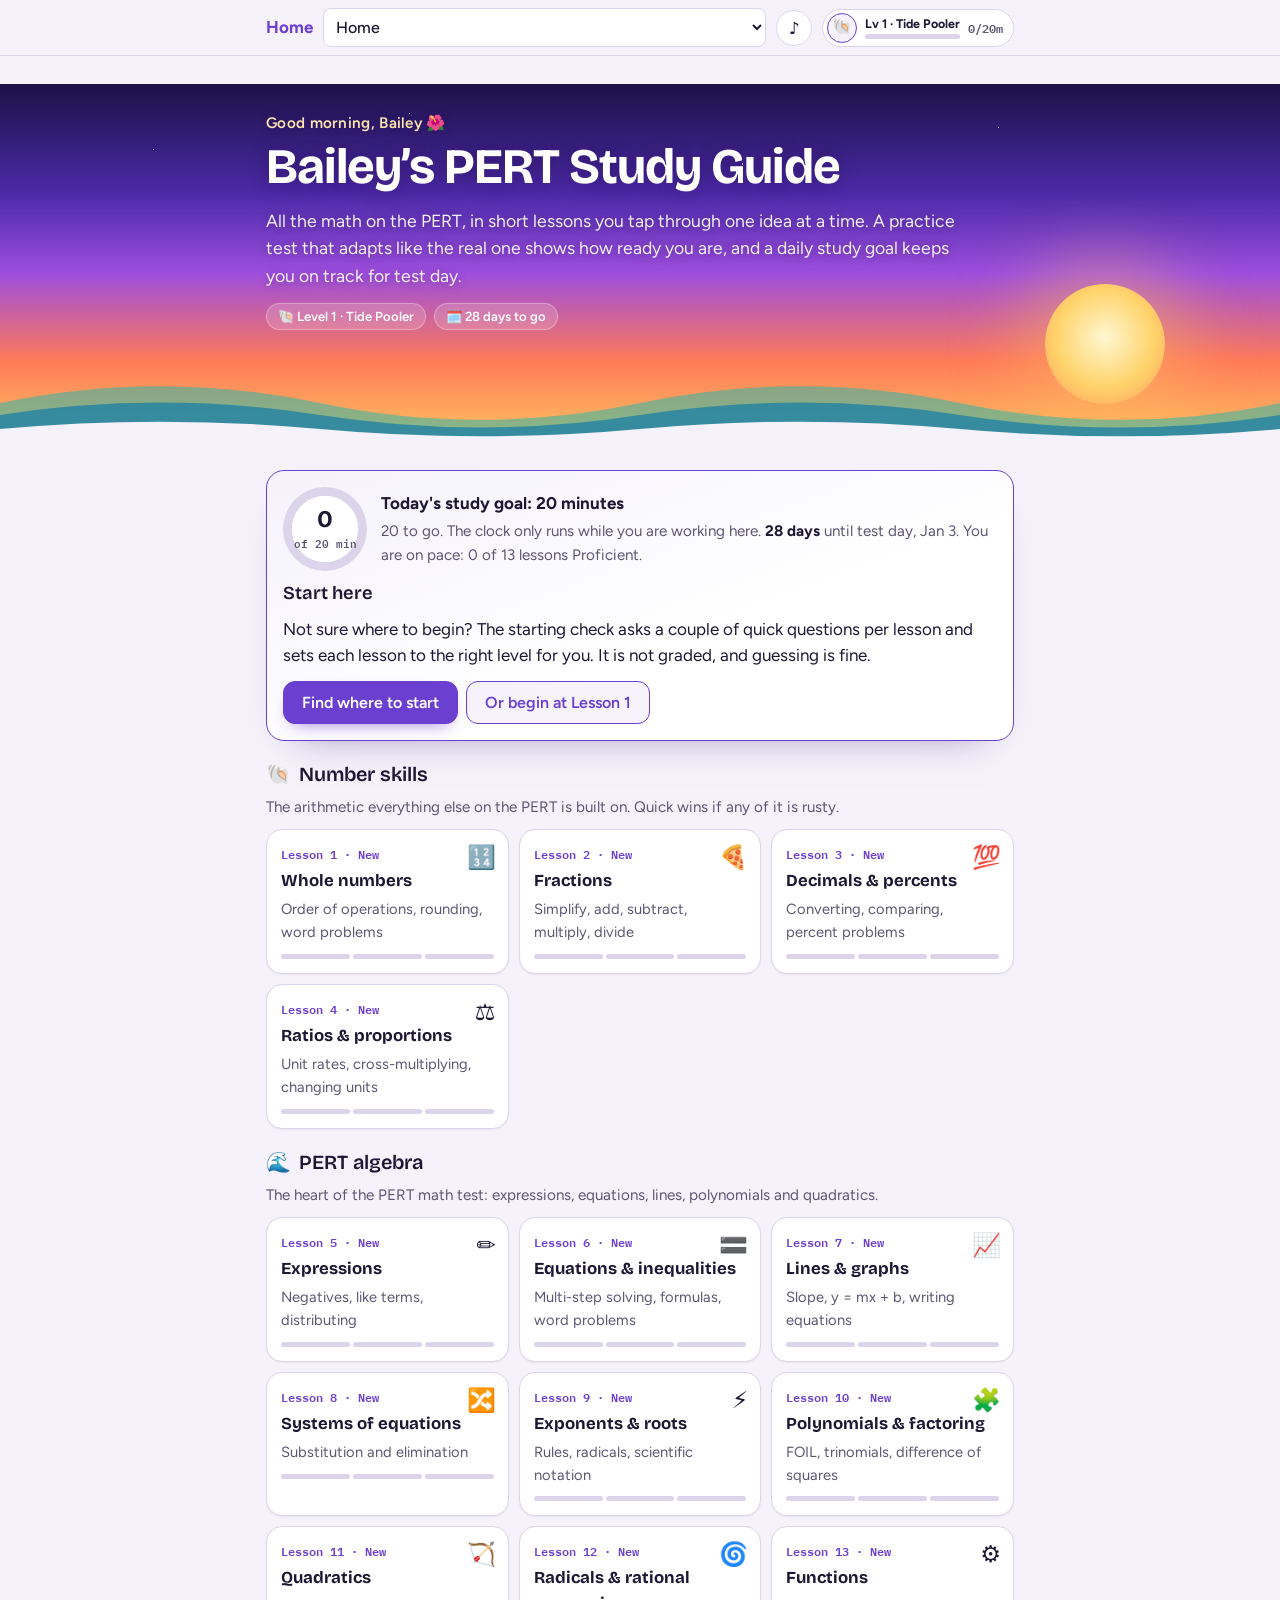
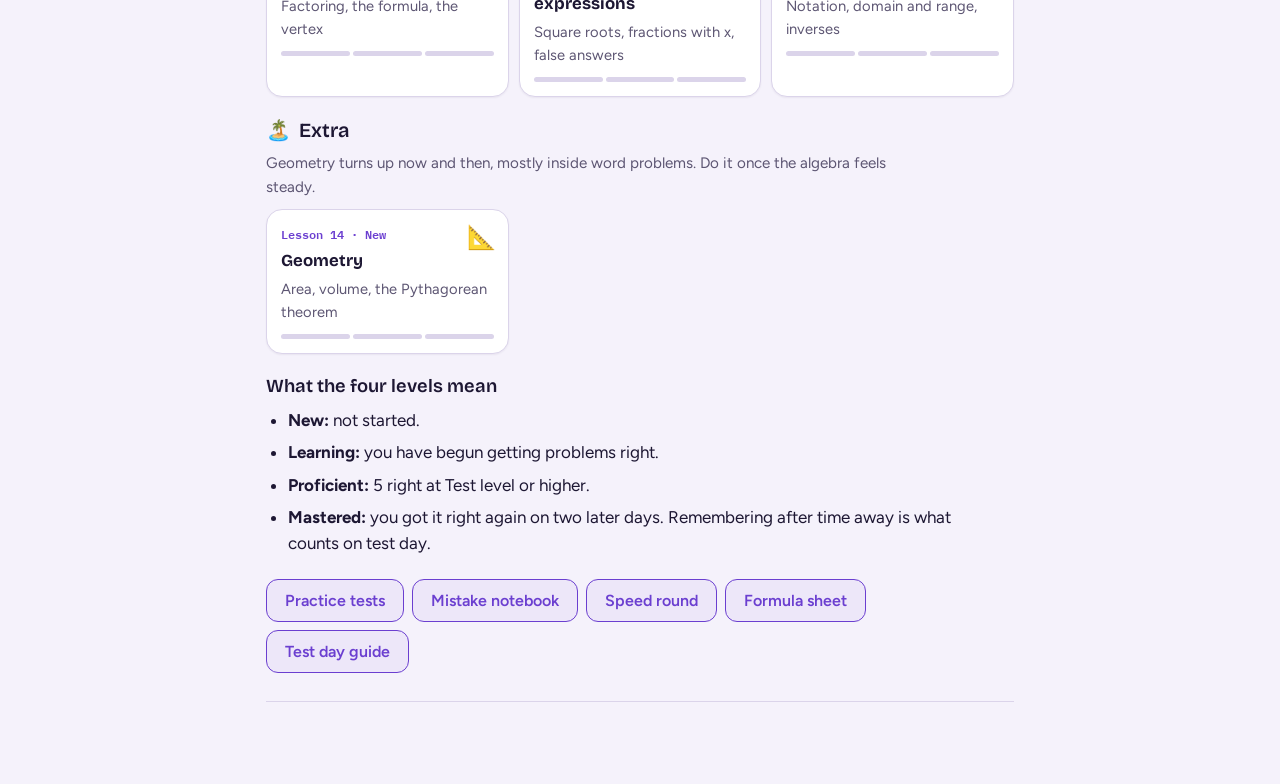
==== commit 726e53ed: "Cloud save, notes from Jack, mistake notebook, score chart and dial, badges and streaks, formula she" ====
--- a/index.html
+++ b/index.html
@@ -208,6 +208,100 @@
 .meter{height:10px;border-radius:5px;background:var(--line);overflow:hidden}
 .meter i{display:block;height:100%;background:var(--accent)}
 .miss{display:flex;flex-direction:column;gap:8px;border-top:1px solid var(--line);padding-top:14px}
+/* streaks, badges, notes, chart, speed round, formula sheet */
+.streak{display:inline-flex;align-items:center;gap:4px;font:700 .85rem var(--body);color:var(--c2)}
+.badges{display:grid;grid-template-columns:repeat(auto-fill,minmax(150px,1fr));gap:8px}
+.badge{border:1px solid var(--line);border-radius:10px;padding:10px;display:flex;gap:10px;align-items:center;background:var(--surface)}
+.badge i{font-style:normal;font-size:1.6rem;line-height:1}.badge b{display:block;font-size:.9rem}.badge span{font-size:.8rem;color:var(--muted)}
+.badge.off{opacity:.45}.badge.off i{filter:grayscale(1)}
+.notes{display:flex;flex-direction:column;gap:10px}
+.note-card{background:var(--surface);border:1px solid var(--line);border-left:4px solid var(--accent);border-radius:8px;padding:12px 14px}
+.note-card p{max-width:none}.note-card small{color:var(--muted);font-size:.8rem}
+.letter{font-size:1.05rem;line-height:1.6;max-width:32ch;margin:0 auto}
+.chart{display:block;width:100%;max-width:420px;height:auto}
+.chart .gl{stroke:var(--line);stroke-width:1}.chart .goal{stroke:var(--c3);stroke-width:2;stroke-dasharray:6 4}
+.chart .ln{fill:none;stroke:var(--accent);stroke-width:3;stroke-linejoin:round}.chart .pt{fill:var(--accent);stroke:var(--surface);stroke-width:2}
+.chart text{fill:var(--muted);font:500 11px var(--math)}.chart .gt{fill:var(--c3);font-weight:600}.chart .vt{fill:var(--ink);font-weight:600}
+.timer{font:700 2.4rem/1 var(--display);text-align:center}.timer.low{color:var(--bad)}
+.spq{font:600 1.6rem var(--math);text-align:center;min-height:2.2em;display:flex;align-items:center;justify-content:center}
+@keyframes shake{25%{transform:translateX(-6px)}75%{transform:translateX(6px)}}
+@media (prefers-reduced-motion:no-preference){.shake{animation:shake .25s}}
+.sheet{display:grid;grid-template-columns:repeat(auto-fit,minmax(260px,1fr));gap:12px}
+.sheet section{background:var(--surface);border:1px solid var(--line);border-radius:10px;padding:12px 14px;display:flex;flex-direction:column;gap:6px;break-inside:avoid}
+.sheet h3{font-size:1rem;color:var(--accent)}.sheet p,.sheet li{font-size:.92rem}.sheet ul{gap:3px}
+.sync{display:flex;flex-direction:column;gap:8px}
+.sync input{font:500 .9rem var(--math);padding:8px;border-radius:8px;border:1px solid var(--line);background:var(--bg);color:var(--ink);width:100%}
+@media print{.top,.nextrow,.pager,.btn,button,.hero,noscript{display:none!important}body{background:#fff;color:#000}.topic{display:none!important}#t-sheet{display:flex!important}.sheet section{border-color:#999}}
+/* ---------- polish: softer surfaces, smooth motion, mobile tab bar ---------- */
+html,body{overflow-x:clip}body{-webkit-font-smoothing:antialiased;-moz-osx-font-smoothing:grayscale}
+.top{background:color-mix(in srgb,var(--bg) 80%,transparent);-webkit-backdrop-filter:saturate(1.5) blur(12px);backdrop-filter:saturate(1.5) blur(12px)}
+.hero{background-color:var(--bg);background-image:radial-gradient(circle at 92% 0%,color-mix(in srgb,var(--accent) 22%,transparent),transparent 55%),radial-gradient(circle at 0% 100%,color-mix(in srgb,var(--hi) 22%,transparent),transparent 50%),linear-gradient(var(--line) 1px,transparent 1px),linear-gradient(90deg,var(--line) 1px,transparent 1px);background-size:auto,auto,24px 24px,24px 24px}
+.hero h1{background:linear-gradient(100deg,var(--ink) 30%,var(--accent));-webkit-background-clip:text;background-clip:text;color:transparent}
+.btn,.card,.choice,.key,.seg button,.badge,.linkbtn,.mus,.me,input,select{transition:transform .18s cubic-bezier(.2,.8,.2,1),box-shadow .2s ease,background-color .2s ease,border-color .2s ease,color .2s ease,opacity .2s}
+.btn{border-radius:12px;padding:11px 18px}
+.btn:not(.ghost){box-shadow:0 8px 18px -10px color-mix(in srgb,var(--accent) 80%,transparent)}
+.btn.ghost{background:color-mix(in srgb,var(--accent) 6%,transparent)}
+.btn:hover:not(:disabled){transform:translateY(-1px)}
+.btn:active:not(:disabled),.choice:active:not(:disabled),.card:active,.key:active{transform:translateY(1px) scale(.98)}
+.card{border-radius:16px;box-shadow:0 1px 2px rgba(30,15,70,.06)}
+.card:hover{transform:translateY(-2px);border-color:color-mix(in srgb,var(--accent) 55%,var(--line));box-shadow:0 14px 28px -18px rgba(70,35,160,.55)}
+.choice{border-radius:12px;border-color:var(--line);background:var(--surface)}
+.choice:hover:not(:disabled):not(.right):not(.wrong){border-color:var(--accent);transform:translateY(-1px)}
+.pr{border:1.5px solid var(--line);border-radius:18px;box-shadow:0 18px 40px -28px rgba(50,25,120,.55);padding:18px}
+.today{border-radius:18px;border-width:1.5px;box-shadow:0 18px 40px -30px rgba(50,25,120,.6);background:linear-gradient(160deg,color-mix(in srgb,var(--accent) 7%,var(--surface)),var(--surface) 60%)}
+.widget,.ex{border-radius:16px;box-shadow:0 1px 2px rgba(30,15,70,.05)}
+.warn,.tip,.fb{border-radius:12px}
+.meter,.bar{border-radius:999px}.meter i{border-radius:999px;background:linear-gradient(90deg,var(--accent),var(--c4))}
+.pr-in input:focus,.sync input:focus,select:focus{outline:none;border-color:var(--accent);box-shadow:0 0 0 4px color-mix(in srgb,var(--accent) 22%,transparent)}
+.seg{border-color:var(--line);border-radius:12px;background:var(--surface)}
+.seg button[aria-pressed="true"]{background:var(--accent);color:var(--on-accent)}
+.lvlup{-webkit-backdrop-filter:blur(4px);backdrop-filter:blur(4px)}
+.lvcard{border-radius:22px;box-shadow:0 30px 60px -20px rgba(0,0,0,.5)}
+@media (prefers-reduced-motion:no-preference){
+  .in{animation:stepin .38s cubic-bezier(.2,.8,.2,1) both}
+  .choice.right{animation:pop .35s ease-out}
+  .lvlup{animation:fadein .2s ease-out}
+}
+@keyframes fadein{from{opacity:0}to{opacity:1}}
+/* bottom tab bar on phones */
+.tabbar{display:none}
+@media (max-width:720px){
+  .tabbar{display:grid;grid-template-columns:repeat(5,1fr);position:fixed;left:0;right:0;bottom:0;z-index:6;padding:6px 6px calc(6px + env(safe-area-inset-bottom,0px));background:color-mix(in srgb,var(--surface) 86%,transparent);-webkit-backdrop-filter:saturate(1.5) blur(14px);backdrop-filter:saturate(1.5) blur(14px);border-top:1px solid var(--line)}
+  .tabbar a{display:flex;flex-direction:column;align-items:center;gap:1px;padding:5px 0;border-radius:12px;text-decoration:none;color:var(--muted);font:600 .7rem var(--body);position:relative}
+  .tabbar a span{font-size:1.25rem;line-height:1.2;transition:transform .2s cubic-bezier(.2,.8,.2,1)}
+  .tabbar a.on{color:var(--accent);background:color-mix(in srgb,var(--accent) 10%,transparent)}
+  .tabbar a.on span{transform:translateY(-1px) scale(1.12)}
+  .tabbar a b{position:absolute;top:2px;right:calc(50% - 22px);min-width:17px;height:17px;border-radius:9px;background:var(--bad);color:#fff;font:700 .65rem/17px var(--body);text-align:center;padding:0 4px}
+  .wrap{padding-bottom:96px}
+  .xptoast{right:12px}
+}
+/* ---------- flair: sunset hero with rolling waves, lesson icons, emoji bursts, score dial ---------- */
+.hero{margin-inline:calc(50% - 50vw)!important;padding-inline:max(16px,calc(50vw - 374px))!important;position:relative;overflow:hidden;isolation:isolate;border-bottom:0;padding-block:30px 118px;color:#fff;
+  background:linear-gradient(180deg,#1d1147 0%,#4b2aa8 30%,#9d4edd 52%,#ff7a59 76%,#ffc861 100%)!important;background-size:auto!important}
+.hero::before{content:"";position:absolute;inset:0;z-index:-1;background-image:radial-gradient(1.5px 1.5px at 12% 18%,#fff 50%,transparent 51%),radial-gradient(1px 1px at 32% 8%,#fff 50%,transparent 51%),radial-gradient(1.5px 1.5px at 58% 22%,#fff 50%,transparent 51%),radial-gradient(1px 1px at 78% 12%,#fff 50%,transparent 51%),radial-gradient(1px 1px at 90% 30%,#fff 50%,transparent 51%),radial-gradient(1px 1px at 45% 34%,#fff 50%,transparent 51%);opacity:.7}
+.hero h1{color:#fff;background:none;-webkit-background-clip:border-box;background-clip:border-box;text-shadow:0 2px 18px rgba(40,10,80,.45);font-size:clamp(2.1rem,7vw,3.1rem)}
+.hero p{color:rgba(255,255,255,.92);text-shadow:0 1px 8px rgba(40,10,80,.35)}
+.greet{font:600 .95rem var(--body)!important;color:#ffe7b0!important;letter-spacing:.02em;margin:0 0 6px!important}
+.chips{display:flex;flex-wrap:wrap;gap:8px;margin-top:14px}
+.chips span{font:600 .82rem var(--body);background:rgba(255,255,255,.16);border:1px solid rgba(255,255,255,.3);-webkit-backdrop-filter:blur(6px);backdrop-filter:blur(6px);padding:5px 11px;border-radius:999px;color:#fff}
+.sun{position:absolute;z-index:-1;right:9%;bottom:44px;width:120px;height:120px;border-radius:50%;background:radial-gradient(circle at 50% 45%,#fff7d1,#ffd36b 55%,#ff9a5a);box-shadow:0 0 70px 26px rgba(255,190,100,.42)}
+.waves{position:absolute;left:0;right:0;bottom:-1px;height:92px;z-index:-1;overflow:hidden}
+.waves svg{position:absolute;bottom:0;left:0;width:200%}
+.waves .w1{fill:#2bb5a8;opacity:.55;height:92px}.waves .w2{fill:#1b7fa6;opacity:.75;height:68px}.waves .w3{fill:var(--bg);height:40px}
+@media (prefers-reduced-motion:no-preference){
+  .waves .w1{animation:roll 16s linear infinite}.waves .w2{animation:roll 11s linear infinite reverse}.waves .w3{animation:roll 8s linear infinite}
+  .sun{animation:sunbob 7s ease-in-out infinite}}
+@keyframes roll{to{transform:translateX(-50%)}}
+@keyframes sunbob{50%{transform:translateY(6px)}}
+.card{position:relative;overflow:hidden}
+.card[data-ic]::after{content:attr(data-ic);position:absolute;top:10px;right:12px;font-size:1.45rem;transition:transform .25s cubic-bezier(.2,.8,.2,1)}
+.card:hover::after{transform:rotate(-10deg) scale(1.15)}
+.card.s3{background:linear-gradient(160deg,color-mix(in srgb,var(--good) 10%,var(--surface)),var(--surface) 70%)}
+.group>h3{display:flex;align-items:center;gap:8px;font-size:1.25rem}
+.pop-emoji{position:fixed;z-index:9;pointer-events:none;font-size:1.7rem;animation:floatup 1.1s cubic-bezier(.2,.8,.2,1) both}
+@keyframes floatup{0%{opacity:0;transform:translate(0,0) scale(.4)}20%{opacity:1;transform:translate(calc(var(--dx)*.3),-20px) scale(1.1)}100%{opacity:0;transform:translate(var(--dx),-110px) scale(.9) rotate(var(--r))}}
+.dial{display:block;width:100%;max-width:320px;margin:4px auto 0}
+.dial .lbl{fill:var(--muted);font:600 11px var(--math)}.dial .big{fill:var(--ink);font:700 46px var(--display)}
 .confetti{position:fixed;inset:0;pointer-events:none;z-index:9;overflow:hidden}
 .confetti i{position:absolute;top:-14px;width:8px;height:14px;border-radius:2px;animation:fall 2.1s ease-in forwards}
 
@@ -233,9 +327,12 @@
 <div class="wrap">
 
 <section class="topic" id="t-home">
-  <div class="hero">
+  <div class="hero"><div class="sun" aria-hidden="true"></div>
+    <div class="waves" aria-hidden="true"><svg class="w1" viewBox="0 0 2880 90" preserveAspectRatio="none"><path d="M0 45 Q180 12 360 45 T720 45 Q900 12 1080 45 T1440 45 Q1620 12 1800 45 T2160 45 Q2340 12 2520 45 T2880 45 V90 H0Z"/></svg><svg class="w2" viewBox="0 0 2880 90" preserveAspectRatio="none"><path d="M0 45 Q180 12 360 45 T720 45 Q900 12 1080 45 T1440 45 Q1620 12 1800 45 T2160 45 Q2340 12 2520 45 T2880 45 V90 H0Z"/></svg><svg class="w3" viewBox="0 0 2880 90" preserveAspectRatio="none"><path d="M0 45 Q180 12 360 45 T720 45 Q900 12 1080 45 T1440 45 Q1620 12 1800 45 T2160 45 Q2340 12 2520 45 T2880 45 V90 H0Z"/></svg></div>
+    <p class="greet" id="greet"></p>
     <h1>Bailey’s PERT Study Guide</h1>
     <p>All the math on the PERT, in short lessons you tap through one idea at a time. A practice test that adapts like the real one shows how ready you are, and a daily study goal keeps you on track for test day.</p>
+    <div class="chips" id="chips"></div>
   </div>
   <noscript><p class="warn"><b>The practice, animations and sliders need a web browser.</b> Open this file in Safari or Chrome (right-click the file, Open With). You can still read every lesson by scrolling down.</p></noscript>
   <div class="today" id="home-today"></div>
@@ -273,7 +370,7 @@
       <li><b>Mastered:</b> you got it right again on two later days. Remembering after time away is what counts on test day.</li>
     </ul>
   </div>
-  <div class="row l"><a class="btn ghost" href="#t-test" data-k="test">Practice tests</a><a class="btn ghost" href="#t-day" data-k="day">Test day guide</a></div>
+  <div class="row l" id="home-tools"><a class="btn ghost" href="#t-test" data-k="test">Practice tests</a><a class="btn ghost" href="#t-nb" data-k="nb">Mistake notebook</a><a class="btn ghost" href="#t-speed" data-k="speed">Speed round</a><a class="btn ghost" href="#t-sheet" data-k="sheet">Formula sheet</a><a class="btn ghost" href="#t-day" data-k="day">Test day guide</a></div>
 </section>
 
 <section class="topic" id="t-today">
@@ -606,6 +703,41 @@
   <div id="test-area"><noscript><p>Practice tests need a web browser. Open this file in Safari or Chrome.</p></noscript></div>
 </section>
 
+
+<section class="topic" id="t-nb">
+  <div class="block"><span class="kicker">Your redo pile</span><h2>Mistake notebook</h2>
+  <p class="lead">Every problem you miss lands here. You get a fresh version of the same kind of problem, and it leaves the notebook once you get it right on two different days. Clearing it is one of the fastest ways to raise a score.</p></div>
+  <div id="nb-area" class="part"></div>
+</section>
+
+<section class="topic" id="t-speed">
+  <div class="block"><span class="kicker">60 seconds</span><h2>Speed round</h2>
+  <p class="lead">Quick mental math against the clock: times tables, negatives, fractions, percents and powers. The faster these come, the more brain you have left for the hard questions.</p></div>
+  <div id="sp-area"></div>
+</section>
+
+<section class="topic" id="t-sheet">
+  <div class="block"><span class="kicker">One page</span><h2>Formula sheet</h2>
+  <p class="lead">Every rule the PERT math test leans on, in one place. Read it the night before, or print it and stick it on the fridge.</p>
+  <div class="row l"><button class="btn ghost" onclick="window.print()">Print this page</button></div></div>
+  <div class="sheet">
+    <section><h3>Order of operations</h3><p>Parentheses, Exponents, then Multiply and Divide left to right, then Add and Subtract left to right.</p><p class="m">24 ÷ 4 × 2 = 12</p></section>
+    <section><h3>Negatives</h3><ul><li>Minus a negative is plus: <span class="m">5 − (−3) = 8</span></li><li>Same signs multiply to positive, different signs to negative</li><li><span class="m">(−2)² = 4</span> but <span class="m">−2² = −4</span></li></ul></section>
+    <section><h3>Fractions</h3><ul><li>Add or subtract: match the bottoms first</li><li>Multiply: straight across</li><li>Divide: flip the second, then multiply</li><li>Mixed number: <span class="m">2 1/3 = 7/3</span></li></ul></section>
+    <section><h3>Percents</h3><ul><li>part = percent × whole</li><li>Percent change = change ÷ original</li><li>25% off means you pay 75%</li><li><span class="m">1/4 = 0.25 = 25%</span>, <span class="m">1/8 = 12.5%</span></li></ul></section>
+    <section><h3>Ratios and proportions</h3><ul><li>Cross-multiply: <span class="m">a/b = c/d</span> means <span class="m">ad = bc</span></li><li>Unit rate: divide to get the amount for one</li><li>Smaller unit, multiply. Bigger unit, divide.</li></ul></section>
+    <section><h3>Solving equations</h3><ol><li>Distribute</li><li>Combine like terms</li><li>x terms on one side, numbers on the other</li><li>Divide by the number on x</li></ol><p>Flip an inequality sign when you multiply or divide by a negative.</p></section>
+    <section><h3>Lines</h3><ul><li><span class="m">y = mx + b</span>: m is the slope, b is where it crosses the y-axis</li><li>Slope = change in y ÷ change in x</li><li>Parallel: same slope. Perpendicular: flip it and change the sign</li><li>x-intercept: set y = 0</li></ul></section>
+    <section><h3>Systems</h3><ul><li>Substitution: plug one equation into the other</li><li>Elimination: add the equations so a letter cancels</li><li>Same slope, different b: no solution</li></ul></section>
+    <section><h3>Exponents</h3><ul><li>Multiply: add exponents. Divide: subtract</li><li>Power of a power: multiply</li><li><span class="m">x⁰ = 1</span> and <span class="m">x⁻² = 1/x²</span></li><li><span class="m">√50 = √25 · √2 = 5√2</span></li></ul></section>
+    <section><h3>Polynomials and factoring</h3><ul><li>FOIL: First, Outer, Inner, Last</li><li><span class="m">(x + a)² = x² + 2ax + a²</span></li><li><span class="m">x² − a² = (x + a)(x − a)</span></li><li>Trinomial: two numbers that multiply to the last and add to the middle</li><li>Always pull out a common factor first</li></ul></section>
+    <section><h3>Quadratics</h3><ul><li>Get 0 on one side, factor, set each part to 0</li><li>x = <span class="fr"><span>−b ± <span class="rt">√<span class="rad">b² − 4ac</span></span></span><span>2a</span></span></li><li><span class="m">b² − 4ac</span> positive: two answers, zero: one, negative: none</li><li>Vertex at <span class="m">x = −b ÷ 2a</span></li></ul></section>
+    <section><h3>Radicals and fractions with x</h3><ul><li>Square both sides, then check every answer</li><li>Cancel whole factors only, never single terms</li><li>The bottom of a fraction can never be 0</li><li>No square roots of negatives</li></ul></section>
+    <section><h3>Functions</h3><ul><li><span class="m">f(3)</span>: put 3 in for every x</li><li><span class="m">f(g(x))</span>: work inside out</li><li>Inverse: run it backwards</li></ul></section>
+    <section><h3>Geometry</h3><ul><li>Rectangle: <span class="m">A = lw</span>, <span class="m">P = 2l + 2w</span></li><li>Triangle: <span class="m">A = ½bh</span>, angles add to 180°</li><li>Circle: <span class="m">A = πr²</span>, <span class="m">C = 2πr</span></li><li>Right triangle: <span class="m">a² + b² = c²</span></li></ul></section>
+    <section><h3>Words into math</h3><ul><li>of, times, per: multiply</li><li>less than: subtract, and it flips the order. "5 less than x" is <span class="m">x − 5</span></li><li>is, equals: =</li><li>sum, total: add</li></ul></section>
+  </div>
+</section>
 
 <section class="topic" id="t-day">
   <div class="block"><span class="kicker">Before you go</span><h2>Test day guide</h2>
@@ -646,6 +778,7 @@
     <p class="tip"><b>A plan for getting stuck.</b> Decide now: "If I am stuck for a few minutes, I will try the answer choices, pick the best one, and move on." Having the plan ready means you do not have to make that decision under pressure.</p></div>
 </section>
 <div class="nextrow" id="nextrow"></div>
+<nav class="tabbar" id="tabbar" aria-label="Main"><a href="#t-home" data-k="home"><span>🏠</span>Home</a><a href="#t-today" data-k="today"><span>▶️</span>Today</a><a href="#t-test" data-k="test"><span>📝</span>Tests</a><a href="#t-nb" data-k="nb"><span>📓</span>Notebook</a><a href="#t-me" data-k="me"><span>🐢</span>Me</a></nav>
 </div>
 
 <script>
@@ -1015,14 +1148,14 @@
 try{Object.assign(st,JSON.parse(localStorage.getItem(LS))||{})}catch(e){}
 if(st.v!==2){st.v=2;delete st.tests;st.hist={};st.best={};st.pert=st.pert||[];st.target=st.target||114;st.lvlSeen=Math.min(st.lvlSeen||1,9);if(!st.test||st.test<inDays(0))st.test=inDays(28)}
 if(!st.test)st.test=inDays(28);
-const save=()=>{try{localStorage.setItem(LS,JSON.stringify(st))}catch(e){}};
+const save=()=>{st.saved=Date.now();try{localStorage.setItem(LS,JSON.stringify(st))}catch(e){}if(typeof cloudSoon==='function')cloudSoon()};
 const esc=s=>String(s).replace(/&/g,'&amp;').replace(/</g,'&lt;').replace(/>/g,'&gt;');
 const anim=(el,cls)=>{el.classList.remove(cls);void el.offsetWidth;el.classList.add(cls)};
 const iso=d=>d.getFullYear()+'-'+String(d.getMonth()+1).padStart(2,'0')+'-'+String(d.getDate()).padStart(2,'0'),today=()=>iso(new Date());
 const dd=(a,b)=>Math.round((Date.parse(b)-Date.parse(a))/864e5);
 const cards=[...document.querySelectorAll('.card[data-k]')].filter(c=>G[c.dataset.k]),KEYS=cards.map(c=>c.dataset.k),NAME={},NUM={},GRP={};
 cards.forEach((c,i)=>{const k=c.dataset.k;NAME[k]=c.querySelector('b').textContent;NUM[k]=i+1;GRP[k]=c.dataset.g;c.insertAdjacentHTML('beforeend','<span class="lvls"><i></i><i></i><i></i></span>')});
-const ORDER=['home','today',...KEYS,'test','day','me'],PAGE={home:'Home',today:"Today's session",test:'Practice tests',day:'Test day guide',me:'Your profile'};let current='home';
+const ORDER=['home','today',...KEYS,'test','nb','speed','sheet','day','me'],PAGE={home:'Home',today:"Today's session",test:'Practice tests',nb:'Mistake notebook',speed:'Speed round',sheet:'Formula sheet',day:'Test day guide',me:'Your profile'};let current='home';
 const sk=k=>st.sk[k]||(st.sk[k]={n:0,rv:0,lvl:2});
 const status=k=>{const s=st.sk[k];return!s||!s.n?0:s.n<GOAL?1:s.rv<2?2:3},SNAME=['New','Learning','Proficient','Mastered'];
 const isDue=k=>{const s=st.sk[k];return!!(s&&s.n>0&&s.last&&dd(s.last,today())>=[1,3,7][Math.min(s.rv,2)])};
@@ -1046,24 +1179,24 @@
   const h=toks.map((t,i)=>mk[i]?`<span class="chg">${esc(t)}</span>`:esc(t)),e=toks.indexOf('=');
   li.innerHTML=`<span class="wn">${note}</span>`+(e>0&&e<toks.length-1?`<span class="wl mm">${h.slice(0,e).join(' ')}</span><span class="we">=</span><span class="wr mm">${h.slice(e+1).join(' ')}</span>`:`<span class="wf mm">${h.join(' ')}</span>`);prev=toks})}
 
-function confetti(cnt){if(calm)return;const c=document.createElement('div');c.className='confetti';for(let i=0;i<(cnt||40);i++){const s=document.createElement('i');s.style.cssText=`left:${R(3,97)}%;background:var(${pick(['--accent','--hi','--c2','--c3','--c4'])});animation-delay:${R(0,35)/100}s;--dx:${R(-90,90)}px;--r:${R(180,720)}deg`;c.appendChild(s)}document.body.appendChild(c);setTimeout(()=>c.remove(),2800)}
+function confetti(cnt){if(calm)return;const c=document.createElement('div');c.className='confetti';for(let i=0;i<(cnt||40);i++){const s=document.createElement('i');s.style.cssText=`left:${R(3,97)}%;background:var(${pick(['--accent','--hi','--c2','--c3','--c4'])});animation-delay:${R(0,35)/100}s;--dx:${R(-90,90)}px;--r:${R(180,720)}deg`;if(i%4===0){s.textContent=pick(['🌺','🐠','🐢','🌊','⭐','🐬']);s.style.background='none';s.style.width='auto';s.style.height='auto';s.style.fontSize='22px'}c.appendChild(s)}document.body.appendChild(c);setTimeout(()=>c.remove(),2800)}
 
 /* ---------- home, navigation ---------- */
-function daysHTML(){const t=new Date(),out=[];let n=0;for(let i=6;i>=0;i--){const d=new Date(t.getFullYear(),t.getMonth(),t.getDate()-i),on=st.days.includes(iso(d));if(on)n++;out.push(`<i class="${on?'on':''}">${'SMTWTFS'[d.getDay()]}</i>`)}return`<div class="days">${out.join('')}<span>${n} of the last 7 days</span></div>`}
+function daysHTML(){const t=new Date(),out=[];let n=0;for(let i=6;i>=0;i--){const d=new Date(t.getFullYear(),t.getMonth(),t.getDate()-i),on=st.days.includes(iso(d));if(on)n++;out.push(`<i class="${on?'on':''}">${'SMTWTFS'[d.getDay()]}</i>`)}const sk2=typeof streak==='function'?streak():0;return`<div class="days">${out.join('')}<span>${n} of the last 7 days</span>${sk2>1?`<span class="streak">🔥 ${sk2}-day streak</span>`:''}</div>`}
 function paint(){
   let done=0;cards.forEach(c=>{const k=c.dataset.k,s=status(k);if(s>=2)done++;c.className='card s'+s;c.querySelector('em').textContent=`Lesson ${NUM[k]} · ${SNAME[s]}${isDue(k)?' · review due':''}`;c.querySelectorAll('.lvls i').forEach((x,i)=>x.classList.toggle('on',i<s))});
   
-  const j=$('jump');j.hidden=false;j.innerHTML=`<option value="home">Home</option><option value="today">Today's session</option>`+KEYS.map(k=>`<option value="${k}">${NUM[k]}. ${NAME[k]}${status(k)>=2?' ✓':''}</option>`).join('')+`<option value="test">Practice tests</option><option value="day">Test day guide</option><option value="me">Your level and plan</option>`;j.value=current;
+  const j=$('jump');j.hidden=false;j.innerHTML=`<option value="home">Home</option><option value="today">Today's session</option>`+KEYS.map(k=>`<option value="${k}">${NUM[k]}. ${NAME[k]}${status(k)>=2?' ✓':''}</option>`).join('')+`<option value="test">Practice tests</option><option value="nb">Mistake notebook${st.nb&&st.nb.length?' ('+st.nb.length+')':''}</option><option value="speed">Speed round</option><option value="sheet">Formula sheet</option><option value="day">Test day guide</option><option value="me">Your level and plan</option>`;j.value=current;
   const sd=started(),due=sd.filter(isDue).length,nx=upNext(),H=$('home-today');
   if(!sd.length)H.innerHTML=`<h3>Start here</h3><p>Not sure where to begin? The starting check asks a couple of quick questions per lesson and sets each lesson to the right level for you. It is not graded, and guessing is fine.</p><div class="row l"><a class="btn" href="#t-test" data-k="test">Find where to start</a><a class="btn ghost" href="#t-${KEYS[0]}" data-k="${KEYS[0]}">Or begin at Lesson 1</a></div>`;
-  else H.innerHTML=`<h3>Today</h3>${daysHTML()}<p>${due?`<b>${due} ${due===1?'lesson is':'lessons are'} due for a quick review.</b> Reviewing after a day or two away is what makes it stick.`:'Nothing is overdue. A short mixed session keeps everything fresh.'}</p><div class="row l"><a class="btn" href="#t-today" data-k="today">Start today's 10 minutes</a>${nx?`<a class="btn ghost" href="#t-${nx}" data-k="${nx}">Up next: Lesson ${NUM[nx]}, ${NAME[nx]}</a>`:''}</div>`;
-  H.insertAdjacentHTML('afterbegin',goalHTML());paintMe();
+  else H.innerHTML=`<h3>Today</h3>${daysHTML()}<p>${due?`<b>${due} ${due===1?'lesson is':'lessons are'} due for a quick review.</b> Reviewing after a day or two away is what makes it stick.`:'Nothing is overdue. A short mixed session keeps everything fresh.'}</p><div class="row l"><a class="btn" href="#t-today" data-k="today">Start today's 10 minutes</a>${st.nb&&st.nb.length?`<a class="btn ghost" href="#t-nb" data-k="nb">Mistake notebook (${st.nb.length})</a>`:''}${nx?`<a class="btn ghost" href="#t-${nx}" data-k="${nx}">Up next: Lesson ${NUM[nx]}, ${NAME[nx]}</a>`:''}</div>`;
+  H.insertAdjacentHTML('afterbegin',goalHTML());paintMe();paintHero();const tn=document.querySelector('#tabbar [data-k=nb]');if(tn){const n=(st.nb||[]).length;tn.innerHTML=`<span>📓</span>Notebook${n?`<b>${n}</b>`:''}`}const tm=document.querySelector('#tabbar [data-k=me] span');if(tm)tm.textContent=LEVELS[level()-1][1];
 }
 function show(k,scroll){
-  if(!ORDER.includes(k))k='home';current=k;
+  if(!ORDER.includes(k))k='home';current=k;document.querySelectorAll('#tabbar a').forEach(a=>a.classList.toggle('on',a.dataset.k===k));
   document.querySelectorAll('.topic').forEach(s=>{s.hidden=s.id!=='t-'+k});paint();
   const sec=$('t-'+k),pe=sec.querySelector('[data-practice]');if(pe&&pe._fresh&&pe._lv!==sk(k).lvl)pe._fresh();
-  if(k==='today'&&!sess)todayIntro();if(k==='me')profile();
+  if(k==='today'&&!sess)todayIntro();if(k==='me')profile();if(k==='nb'&&!nbRun)nbIntro();if(k==='speed'&&!spRun)spIntro();if(k==='test'&&!run)menu();
   const i=ORDER.indexOf(k),p=ORDER[i-1],n=ORDER[i+1],nm=x=>PAGE[x]||NAME[x];
   $('nextrow').innerHTML=k==='home'?'':(p?`<a class="btn ghost" href="#t-${p}" data-k="${p}">← ${nm(p)}</a>`:'<span></span>')+(n?`<a class="btn ghost" href="#t-${n}" data-k="${n}">${nm(n)} →</a>`:'');
   try{history.replaceState(null,'','#'+k)}catch(e){}
@@ -1095,7 +1228,7 @@
 /* ---------- practice engine ---------- */
 const LV=['','Warm-up','Test level','Challenge'];
 function record(it,res){const s=sk(it.key),t=today();let msg='',bonus=0;s.last=t;
-  if(res.ok){if(!st.days.includes(t))st.days=[...st.days,t].slice(-60);
+  if(res.ok){markDay();
     if(it.lv>=2&&res.hints<=1&&res.tries<=1){const was=s.n;s.n++;if(was<GOAL&&s.n>=GOAL){s.p5=t;bonus=50;msg=` Lesson ${NUM[it.key]} is now <b>Proficient</b>. Get it right again on two later days and it becomes Mastered.`;confetti()}
       else if(s.p5&&t>s.p5&&s.rvd!==t&&res.hints===0&&!res.tries&&s.rv<2){s.rv++;s.rvd=t;if(s.rv===2){bonus=100;msg=` <b>${NAME[it.key]} is Mastered.</b> You still had it after days away, and that is what counts.`;confetti()}else msg=` That counts as a later-day review of ${NAME[it.key]}: 1 of 2 toward Mastered.`}}}
   if(res.ok){st.solved=(st.solved||0)+1;const x=(res.tries>1?2:([0,5,10,15][it.lv]||10)+(!res.hints&&res.first?5:0)+(it.review?5:0))+bonus;msg=` <span class="xpb">+${x} XP</span>`+msg;save();paint();addXP(x);return msg}
@@ -1114,12 +1247,12 @@
     note='';pretty(el)}
   function hints(k){const old=shown;shown=Math.max(shown,Math.min(k,it.p.steps.length));const h=q('.hints');h.hidden=!shown;h.innerHTML=it.p.steps.slice(0,shown).map(s=>`<li>${s}</li>`).join('');work(h);pretty(h);[...h.children].forEach((l,i)=>{if(i>=old)[...l.children].forEach(c=>anim(c,'in'))});if(shown>=it.p.steps.length)q('[data-a=hint]').hidden=true}
   function fb(ok,msg){const f=q('.fb');f.hidden=false;f.className='fb '+(ok?'ok':'no');f.innerHTML=msg}
-  function missed(msg){if(!tries){miss++;streak=0}tries++;const more=shown<it.p.steps.length-1;fb(false,msg+(more?' Here is the next step:':' Try once more, or tap "Show a hint" to see the answer.'));if(more)hints(shown+1)}
-  function win(){if(solved)return;solved=true;const res={ok:true,hints:shown,first:!tries,tries},own=shown<it.p.steps.length;let msg=record(it,res);
+  function missed(msg){if(!tries){miss++;streak=0;if(cfg.nb&&it.nbx){it.nbx.ok=[];save()}else if(it.key)nbAdd(it.key,it.lv,it.gi)}tries++;const more=shown<it.p.steps.length-1;fb(false,msg+(more?' Here is the next step:':' Try once more, or tap "Show a hint" to see the answer.'));if(more)hints(shown+1)}
+  function win(){if(solved)return;solved=true;const res={ok:true,hints:shown,first:!tries,tries},own=shown<it.p.steps.length;let msg=record(it,res);if(cfg.nb&&it.nbx)msg+=nbHit(it.nbx,res.first&&!shown);
     if(res.first&&!shown){streak++;miss=0}else streak=0;
     if(cfg.key){const s=sk(cfg.key);if(streak>=3&&s.lvl<3){s.lvl++;streak=0;save();msg+=` Three in a row with no help, so the next ones are at <b>${LV[s.lvl]}</b>.`}}
     fb(true,(own?'Correct.':'That is it. Try a new one with fewer hints.')+(it.review?` That one came from Lesson ${NUM[it.key]}, ${NAME[it.key]}.`:'')+(cfg.key&&it.lv<2&&own?' Warm-ups do not count toward Proficient, so try Test level when you feel ready.':'')+msg+(own?' Here is the full working:':''));hints(it.p.steps.length);
-    const b=q('[data-a=new]');b.className='btn';b.textContent=cfg.last&&cfg.last(count)?'Finish':'Next problem';el.querySelectorAll('.choice,.pr-in input,[data-a=check],.key').forEach(x=>x.disabled=true);q('.pr-score').textContent=cfg.score(count)}
+    burst(q('.fb'),own&&!tries?7:4);const b=q('[data-a=new]');b.className='btn';b.textContent=cfg.last&&cfg.last(count)?'Finish':'Next problem';el.querySelectorAll('.choice,.pr-in input,[data-a=check],.key').forEach(x=>x.disabled=true);q('.pr-score').textContent=cfg.score(count)}
   function check(){const v=parseNum(q('.pr-in input').value),a=it.p.ans;
     if(isNaN(v))return fb(false,'Type a number, like 7, −3 or 3/4.');if(same(v,a))return win();
     missed(a&&same(-v,a)?'Right number, wrong sign. Look for the step with a negative.':v&&a&&same(1/v,a)?'You have it upside down. Check which number goes on top.':a&&(same(v*100,a)||same(v/100,a))?'Check percent against decimal: the dot moves two places.':a&&(same(v*10,a)||same(v/10,a))?'Close. Check where the decimal point goes.':'Not yet.')}
@@ -1136,8 +1269,8 @@
   mount(el,{key,id:key,title:'Practice',
     score:()=>{const s=st.sk[key]||{n:0,rv:0},x=status(key);return x===3?'Mastered ✓':x===2?`Proficient · later-day reviews ${s.rv} of 2`:`${s.n} of ${GOAL} right at Test level or higher`},
     next:({streak,count})=>{const s=sk(key),earlier=started().filter(k=>k!==key);if(streak>=3)mixed=true;
-      if(mixed&&s.lvl>=2&&earlier.length&&count%3===2){const k=pick(earlier);return{key:k,lv:2,p:gen(k,2)[1](),review:true,tag:'Mixed in from an earlier lesson. Which method does it need?'}}
-      const f=gen(key,s.lvl,last);last=f;return{key,lv:s.lvl,p:f[1]()}}})});
+      if(mixed&&s.lvl>=2&&earlier.length&&count%3===2){const k=pick(earlier);const g2=gen(k,2);return{key:k,lv:2,p:g2[1](),gi:G[k].indexOf(g2),review:true,tag:'Mixed in from an earlier lesson. Which method does it need?'}}
+      const f=gen(key,s.lvl,last);last=f;return{key,lv:s.lvl,p:f[1](),gi:G[key].indexOf(f)}}})});
 
 /* ---------- today's session: a short mixed review with a clear end ---------- */
 let sess=null;const TA=$('today-area');
@@ -1148,7 +1281,7 @@
   const b=$('go-today');if(b)b.onclick=startToday}
 function startToday(){const q=queue(8);sess={n:0};TA.innerHTML='<div id="today-pr"></div>';
   mount($('today-pr'),{id:'today',title:"Today's session",score:c=>`Problem ${c} of 8`,last:c=>c>=8,
-    next:({count})=>{if(count>=8)return null;const k=q[count],lv=Math.max(2,sk(k).lvl>2?pick([2,3]):2);return{key:k,lv,p:gen(k,lv)[1](),review:true}},
+    next:({count})=>{if(count>=8)return null;const k=q[count],lv=Math.max(2,sk(k).lvl>2?pick([2,3]):2);const g3=gen(k,lv);return{key:k,lv,p:g3[1](),gi:G[k].indexOf(g3),review:true}},
     done:()=>{confetti();const nx=upNext();TA.innerHTML=`<div class="today in"><h3>Done for today</h3>${daysHTML()}<p>That is the session. Stopping here is a good choice: coming back tomorrow does more than doing extra now.</p><div class="row l">${nx?`<a class="btn" href="#t-${nx}" data-k="${nx}">Or carry on with Lesson ${NUM[nx]}, ${NAME[nx]}</a>`:''}<button class="btn ghost" id="go-today">8 more</button><a class="btn ghost" href="#t-home" data-k="home">Home</a></div></div>`;$('go-today').onclick=startToday;sess=1}})}
 
 /* ---------- starting check and practice tests ---------- */
@@ -1165,12 +1298,12 @@
 const toScore=t=>Math.max(50,Math.min(150,Math.round(100+16*t)));
 const BANDS=[[123,'College Algebra range','123 or higher is the usual Florida score for College Algebra (MAC 1105).'],[114,'College-ready','114 to 122 is college-ready in Florida and usually places into Intermediate Algebra (MAT 1033).'],[96,'Just below college-ready','96 to 113 is under the college-ready score of 114. Many colleges place this into a developmental math course.'],[50,'Building the basics','Below 96. Work through the number skills and the first algebra lessons, then test again.']];
 const band=s=>BANDS.find(b=>s>=b[0]);
-function pertItem(k,lv){let g=G[k].filter(x=>x[0]===lv&&x[2]!=='err');if(!g.length)g=G[k].filter(x=>x[2]!=='err');return toMC(pick(g)[1]())}
+function pertItem(k,lv){let g=G[k].filter(x=>x[0]===lv&&x[2]!=='err');if(!g.length)g=G[k].filter(x=>x[2]!=='err');const f=pick(g);return[toMC(f[1]()),G[k].indexOf(f)]}
 function nextPert(){const used={},qs=run.qs;qs.forEach(x=>used[x.k]=(used[x.k]||0)+1);const th=qs.length?est(qs).m:-.6,last=qs.length?qs[qs.length-1].k:null;let best=null,bs=1e9;
   Object.keys(DIFF).forEach(k=>DIFF[k].forEach((b,i)=>{if(k===last)return;const s=Math.abs(b-th)+.45*(used[k]||0)+Math.random()*.35;if(s<bs){bs=s;best={k,lv:i+1,b}}}));
-  best.p=pertItem(best.k,best.lv);best.pick=null;qs.push(best)}
+  [best.p,best.gi]=pertItem(best.k,best.lv);best.pick=null;qs.push(best)}
 function menu(){run=null;const h=st.pert||[],ids=Object.keys(TESTS),last=h[h.length-1];
-  T.innerHTML=`<div class="group"><h3>PERT practice test</h3><p>${PN} questions that adapt to you the way the real PERT does: get one right and the next is harder. At the end you get an estimated PERT score on the real 50 to 150 scale.</p><div class="cards"><button class="card" data-pt="1"><em>${h.length?'Your scores: '+h.slice(-6).map(x=>x.s).join(' → '):'Not taken yet'}</em><b>Take a PERT practice test</b><span>${last?'Latest '+last.s+' · your goal is '+st.target:PN+' questions, no time limit, new questions every time'}</span></button></div></div>
+  T.innerHTML=`<div class="group"><h3>PERT practice test</h3><p>${PN} questions that adapt to you the way the real PERT does: get one right and the next is harder. At the end you get an estimated PERT score on the real 50 to 150 scale.</p><div class="cards"><button class="card" data-pt="1"><em>${h.length?'Your scores: '+h.slice(-6).map(x=>x.s).join(' → '):'Not taken yet'}</em><b>Take a PERT practice test</b><span>${last?'Latest '+last.s+' · your goal is '+st.target:PN+' questions, no time limit, new questions every time'}</span></button></div>${h.length?chartSVG(h,st.target):''}</div>
    <div class="group"><h3>Starting check</h3><p>Two quick questions per lesson. It sets each lesson to Warm-up or Test level for you. Guessing is fine.</p><div class="cards">${ids.map(id=>{const ks=KEYS.filter(k=>GRP[k]===id);return`<button class="card" data-c="${id}"><em>${st.chk[id]?'Done · take again any time':ks.length*2+' questions'}</em><b>${TESTS[id][0]} starting check</b><span>Lessons ${NUM[ks[0]]} to ${NUM[ks[ks.length-1]]}</span></button>`}).join('')}</div></div>`}
 function start(id,mode){const qs=[];
   if(mode==='check'){KEYS.filter(k=>GRP[k]===id).forEach(k=>[1,2].forEach(lv=>qs.push({k,lv,p:toMC(gen(k,lv)[1]()),pick:null})));run={id,mode,qs,i:0}}
@@ -1184,11 +1317,11 @@
   if(mode==='check'){st.chk[id]=1;addXP(20);const rows=Object.keys(by).map(k=>{const r=by[k][0],s=sk(k);s.lvl=r===0?1:2;if(r===2&&s.n<2)s.n=2;return`<tr><td><a href="#t-${k}" data-k="${k}">Lesson ${NUM[k]}: ${NAME[k]}</a></td><td>${r===2?'Already familiar. Starts at Test level with a head start.':r===1?'Partly there. Starts at Test level.':'Fresh ground. Starts at Warm-up.'}</td></tr>`}).join('');
     const first=Object.keys(by).find(k=>by[k][0]<2)||Object.keys(by)[0];save();
     T.innerHTML=`<div class="pr in"><div class="pr-head"><h3>Your starting points</h3></div><p>Every lesson is now set to a level that fits. Nothing here is a grade. It only decides where each lesson begins.</p><div class="tbl"><table><tr><th>Lesson</th><th>Where you start</th></tr>${rows}</table></div><div class="row l"><a class="btn" href="#t-${first}" data-k="${first}">Begin with Lesson ${NUM[first]}, ${NAME[first]}</a><button class="btn ghost" data-q="quit">Back</button></div></div>`;paint();return}
-  const e=est(qs),s=toScore(e.m),lo=toScore(e.m-e.sd),hi=toScore(e.m+e.sd),B=band(s),h=st.pert=st.pert||[],pb=h.length?Math.max(...h.map(x=>x.s)):0;h.push({d:today(),s,r:right});if(h.length>12)h.shift();save();addXP(right*5);if(h.length>1&&s>pb)confetti();
+  const e=est(qs),s=toScore(e.m),lo=toScore(e.m-e.sd),hi=toScore(e.m+e.sd),B=band(s),h=st.pert=st.pert||[],pb=h.length?Math.max(...h.map(x=>x.s)):0;h.push({d:today(),s,r:right,t:Date.now()});markDay();qs.forEach(x=>{if(!good(x))nbAdd(x.k,x.lv,x.gi)});if(h.length>12)h.shift();save();addXP(right*5);if(h.length>1&&s>pb)confetti();
   const rows=Object.keys(by).sort((a,b)=>by[a][0]/by[a][1]-by[b][0]/by[b][1]).map(k=>`<tr><td><a href="#t-${k}" data-k="${k}">Lesson ${NUM[k]}: ${NAME[k]}</a></td><td class="m">${by[k][0]} of ${by[k][1]}</td><td>${by[k][0]===by[k][1]?'Solid':by[k][0]/by[k][1]>=.5?'Review':'Study this first'}</td></tr>`).join('');
   const miss=qs.filter(x=>!good(x)).map(x=>`<div class="miss"><div class="pr-q">${x.p.q}</div><p><b class="k2">You chose:</b> <span class="m">${esc(x.p.choices[x.pick])}</span> &nbsp; <b class="k3">Correct:</b> <span class="m">${esc(x.p.ans)}</span></p><ol class="hints">${x.p.steps.map(s=>`<li>${s}</li>`).join('')}</ol></div>`).join('');
   const gap=st.target-s;
-  T.innerHTML=`<div class="pr in"><div class="pr-head"><h3>PERT practice test results</h3></div><p class="bigscore">${s}<span class="pr-score"> estimated PERT math score</span></p><div class="meter"><i style="width:${s-50}%"></i></div>
+  T.innerHTML=`<div class="pr in"><div class="pr-head"><h3>PERT practice test results</h3></div>${dialSVG(s,st.target)}<p class="note" style="margin-top:-4px">estimated PERT math score</p>${h.length>1?chartSVG(h,st.target):''}
     <p class="tagline">Likely somewhere from ${lo} to ${hi} · ${right} of ${PN} right · your goal is ${st.target}</p>
     <p><b>${B[1]}.</b> ${B[2]}</p>
     ${gap<=0?`<p class="tip"><b>At your goal.</b> ${h.length>1&&h[h.length-2].s>=st.target?'That is two in a row at your goal, which is strong evidence you are ready.':'Do it once more on another day to show it was not luck.'}</p>`:`<p>${gap<=6?'Close to your goal.':'Room to grow before your goal.'} Work on the lessons at the top of the list below, then take another test in a few days.</p>`}
@@ -1196,7 +1329,7 @@
     <p class="note" style="text-align:left;margin:0">On an adaptive test the number right matters less than how hard your questions got. This is an estimate from this guide's own questions, not an official score.</p>
     <div class="tbl"><table><tr><th>Lesson</th><th>Right</th><th>What to do</th></tr>${rows}</table></div>
     <div class="row l"><button class="btn" data-pt="1">Take another with new questions</button><button class="btn ghost" data-q="quit">Back</button></div>
-    ${miss?`<h3>Questions you missed</h3>${miss}`:''}</div>`;T.querySelectorAll('ol.hints').forEach(work);pretty(T);paint()}
+    ${miss?`<h3>Questions you missed</h3><p class="tagline">All of these are now in your <a href="#t-nb" data-k="nb">mistake notebook</a> for a redo on another day.</p>${miss}`:''}</div>`;T.querySelectorAll('ol.hints').forEach(work);pretty(T);paint();countUp($('dial-n'),s);if(s>=st.target)setTimeout(()=>confetti(90),900)}
 T.addEventListener('click',e=>{const b=e.target.closest('button');if(!b)return;
   if(b.dataset.pt)return start(null,'pert');if(b.dataset.c&&b.classList.contains('card'))return start(b.dataset.c,'check');
   if(b.dataset.j!==undefined){run.qs[run.i].pick=+b.dataset.j;T.querySelectorAll('.choice').forEach(c=>c.setAttribute('aria-pressed',c===b));T.querySelector('[data-q=next]').disabled=false}
@@ -1314,7 +1447,7 @@
 function checkLevel(){const l=level();if(l<=(st.lvlSeen||1))return;st.lvlSeen=l;save();const L=LEVELS[l-1],N=LEVELS[l];
   if(l===10)celebrate({big:1,icon:L[1],kicker:'Final level',title:'PERT Ready',text:'Every lesson is Proficient, your last two PERT practice tests reached your goal, and half your lessons held up on a later day. That is real evidence, not luck. You are ready to take it.',btn:'I am ready'});
   else celebrate({icon:L[1],kicker:'Level up',title:'Level '+l,sub:L[2],bar:l===9?ready().pct:8,text:l===9?'The last level is not about points. You reach PERT Ready by proving it: every lesson Proficient and your last two practice tests at your goal score. Your profile shows what is left.':`Next up: ${N[1]} ${N[2]} at ${N[0].toLocaleString('en-US')} XP.`});paintMe()}
-function addXP(n,quiet){if(!n)return;st.xp=(st.xp||0)+n;save();if(!quiet)toast('+'+n+' XP');paintMe();setTimeout(checkLevel,900)}
+function addXP(n,quiet){if(!n)return;st.xp=(st.xp||0)+n;save();if(!quiet)toast('+'+n+' XP');paintMe();setTimeout(()=>{checkLevel();checkRewards()},900)}
 function refreshGoal(){paintMe();const g=document.querySelector('#home-today .goal');if(g)g.outerHTML=goalHTML();if(current==='me'&&!/INPUT/.test((document.activeElement||{}).tagName||''))profile()}
 let lastAct=Date.now();['pointerdown','keydown','scroll','input','touchstart'].forEach(ev=>addEventListener(ev,()=>{lastAct=Date.now()},{passive:true,capture:true}));
 setInterval(()=>{if(document.visibilityState!=='visible'||Date.now()-lastAct>90000)return;const t=today(),s=st.time[t]=(st.time[t]||0)+1,need=needToday();
@@ -1329,13 +1462,17 @@
    <div class="block"><h3>Are you ready for the PERT?</h3><p>The final level is not bought with XP. It unlocks when what you have actually solved here shows you are ready.</p><div class="meter"><i style="width:${rd.pct}%"></i></div><p class="tagline"><b>${rd.pct}% of the way to PERT Ready</b></p>
      <div class="tbl"><table>${rows}<tr><td>${rd.rv>=rd.need?'✓':'○'}</td><td><b>It sticks</b></td><td colspan="2">${rd.rv} lessons answered correctly again on a later day (need ${rd.need})</td></tr></table></div>
      <p class="note" style="text-align:left;margin:0">This is the guide's estimate from your work here. No study guide can promise a placement, but meeting all of it is strong evidence.</p></div>
+   ${(st.pert||[]).length?`<div class="block"><h3>Practice test scores</h3>${chartSVG(st.pert,st.target)}</div>`:''}
+   <div class="block"><h3>Notes from Jack</h3>${notesHTML()}</div>
+   <div class="block"><h3>Badges</h3><p class="tagline">${streak()>1?`<span class="streak">🔥 ${streak()}-day streak</span> · `:''}${BADGES.filter(b=>st.bd&&st.bd[b[0]]).length} of ${BADGES.length} earned</p><div class="badges">${badgesHTML()}</div></div>
    <div class="block"><h3>Your plan</h3><div class="ctl plan"><label for="me-date">Test day</label><input type="date" id="me-date" value="${st.test}"><label for="me-goal">Goal score</label><select id="me-goal"><option value="114"${st.target==114?' selected':''}>114 · college-ready (Intermediate Algebra)</option><option value="123"${st.target==123?' selected':''}>123 · College Algebra</option></select></div>
      <p>Today's goal is <b>${need} minutes</b> (${m} done). It is worked out each morning from the lessons you have left and the days until the test, so a missed day spreads itself over the days that remain. Check your college's placement chart for the score you need, and set it as your goal.</p>
      <div class="cal">${cal}</div><p class="tagline"><span class="lg met"></span> goal met &nbsp; <span class="lg part"></span> some study &nbsp; <span class="lg miss"></span> missed</p></div>
+   <div class="block"><h3>Cloud save</h3><div class="sync" id="sync-box">${syncHTML()}</div></div>
    <div class="block"><h3>Levels</h3><div class="tbl"><table>${ladder}</table></div></div>
    <div class="block"><h3>How XP is earned</h3><div class="tbl"><table><tr><th>For</th><th>XP</th></tr><tr><td>A right answer at Warm-up, Test level, Challenge</td><td class="m">5, 10, 15</td></tr><tr><td>Getting it first try with no hints</td><td class="m">+5</td></tr><tr><td>Getting there after two or more wrong tries</td><td class="m">2</td></tr><tr><td>A right answer in a review or mixed session</td><td class="m">+5</td></tr><tr><td>Working a lesson example through to the end</td><td class="m">5</td></tr><tr><td>Each right answer on a practice test</td><td class="m">5</td></tr><tr><td>Meeting the daily study goal</td><td class="m">50</td></tr><tr><td>A lesson reaching Proficient, then Mastered</td><td class="m">50, 100</td></tr></table></div></div>`;
-  $('me-date').onchange=e=>{if(e.target.value){st.test=e.target.value;delete st.goal[today()];save();paint();profile();checkLevel()}};
-  $('me-goal').onchange=e=>{st.target=+e.target.value;delete st.goal[today()];save();paint();profile();checkLevel()}}
+  $('me-date').onchange=e=>{if(e.target.value){st.test=e.target.value;st.setAt=Date.now();delete st.goal[today()];save();paint();profile();checkLevel()}};
+  $('me-goal').onchange=e=>{st.target=+e.target.value;st.setAt=Date.now();delete st.goal[today()];save();paint();profile();checkLevel()}}
 /* ---------- optional lo-fi study beats, made in the browser (no files to load) ---------- */
 const Lofi=(()=>{let ctx,master,lfoG,timer,step=0,nextT=0,on=false,noise;const bpm=74,s16=60/bpm/4,hz=m=>440*Math.pow(2,(m-69)/12);
   const BARS=[{b:38,c:[50,53,57,60,64]},{b:43,c:[53,59,64,69]},{b:36,c:[52,55,59,62]},{b:45,c:[55,60,64,67]}],PENTA=[72,74,76,79,81,84];
@@ -1362,7 +1499,178 @@
   return{get on(){return on},start,stop,vol(v){if(ctx&&on)master.gain.setTargetAtTime(v,ctx.currentTime,.1)}}})();
 function musicUI(){document.querySelectorAll('[data-mus]').forEach(b=>{b.setAttribute('aria-pressed',Lofi.on);if(b.id==='mus2')b.textContent=Lofi.on?'♪ Lo-fi beats are on. Tap to stop':'♪ Play lo-fi beats'});$('mus-vol').value=Math.round((st.vol==null?.5:st.vol)*100)}
 document.addEventListener('click',e=>{if(!e.target.closest('[data-mus]'))return;try{Lofi.on?Lofi.stop():Lofi.start(st.vol==null?.5:st.vol)}catch(err){}musicUI()});
-$('mus-vol').addEventListener('input',e=>{st.vol=e.target.value/100;save();Lofi.vol(st.vol)});musicUI();
+$('mus-vol').addEventListener('input',e=>{st.vol=e.target.value/100;st.setAt=Date.now();save();Lofi.vol(st.vol)});musicUI();
+/* ---------- flair helpers ---------- */
+const ICON={whole:'🔢',frac:'🍕',dec:'💯',ratio:'⚖️',expr:'✏️',eq:'🟰',lines:'📈',sys:'🔀',pow:'⚡',polyf:'🧩',quad:'🏹',radrat:'🌀',fn:'⚙️',geo:'📐'};
+document.querySelectorAll('.card[data-k]').forEach(c=>{if(ICON[c.dataset.k])c.dataset.ic=ICON[c.dataset.k]});
+const GH={'Number skills':'🐚','PERT algebra':'🌊','Extra':'🏝️'};document.querySelectorAll('#t-home .group>h3').forEach(h=>{const e=GH[h.textContent.trim()];if(e)h.insertAdjacentHTML('afterbegin',`<span aria-hidden="true">${e}</span>`)});
+function paintHero(){const g=$('greet'),c=$('chips');if(!g)return;const h=new Date().getHours(),sk=streak(),l=level(),L=LEVELS[l-1],ps=(st.pert||[]).map(x=>x.s),left=dd(today(),st.test);
+  g.textContent=(h<5?'Up late, Bailey':h<12?'Good morning, Bailey':h<17?'Good afternoon, Bailey':'Good evening, Bailey')+' 🌺';
+  c.innerHTML=`<span>${L[1]} Level ${l} · ${L[2]}</span>${sk>1?`<span>🔥 ${sk}-day streak</span>`:''}${ps.length?`<span>📝 Best ${Math.max(...ps)}</span>`:''}${left>0?`<span>🗓️ ${left} ${left===1?'day':'days'} to go</span>`:left===0?'<span>🎓 Test day!</span>':''}`}
+const EMO=['🌺','🐠','🐢','🌊','⭐','✨','🐬','🌴'];
+function burst(el,n){if(calm||!el)return;const r=el.getBoundingClientRect();for(let i=0;i<(n||6);i++){const e=document.createElement('span');e.className='pop-emoji';e.textContent=pick(EMO);e.style.cssText=`left:${r.left+r.width*(.2+Math.random()*.6)}px;top:${r.top}px;--dx:${R(-70,70)}px;--r:${R(-40,40)}deg;animation-delay:${i*40}ms`;document.body.appendChild(e);setTimeout(()=>e.remove(),1500)}}
+function dialSVG(sc,goal){const cx=160,cy=150,r=118,ang=v=>Math.PI*(1-(v-50)/100),P=(v,rr)=>[cx+rr*Math.cos(ang(v)),cy-rr*Math.sin(ang(v))],arc=(a,b,col)=>{const[x1,y1]=P(a,r),[x2,y2]=P(b,r);return`<path d="M${x1} ${y1}A${r} ${r} 0 0 1 ${x2} ${y2}" fill="none" stroke="${col}" stroke-width="18"/>`};
+  const[gx1,gy1]=P(goal,r-14),[gx2,gy2]=P(goal,r+14),[gl,gt]=P(goal,r+26);
+  return`<svg class="dial" viewBox="0 -12 320 236" role="img" aria-label="Estimated score ${sc} on a scale from 50 to 150, goal ${goal}">${arc(50,95.5,'var(--bad)')}${arc(96,113.5,'var(--hi)')}${arc(114,122.5,'var(--good)')}${arc(123,150,'var(--c4)')}
+   <line x1="${gx1}" y1="${gy1}" x2="${gx2}" y2="${gy2}" stroke="var(--ink)" stroke-width="3"/><text class="lbl" x="${gl}" y="${gt}" text-anchor="middle">goal ${goal}</text>
+   <g id="needle" style="transform-origin:${cx}px ${cy}px;transform:rotate(${(sc-50)/100*180-90}deg)"><line x1="${cx}" y1="${cy}" x2="${cx}" y2="${cy-r+30}" stroke="var(--ink)" stroke-width="5" stroke-linecap="round"/></g><circle cx="${cx}" cy="${cy}" r="9" fill="var(--ink)"/>
+   <text class="lbl" x="${cx-r}" y="${cy+22}" text-anchor="middle">50</text><text class="lbl" x="${cx+r}" y="${cy+22}" text-anchor="middle">150</text>
+   <text class="big" x="${cx}" y="${cy+62}" text-anchor="middle" id="dial-n">${sc}</text></svg>`}
+function countUp(el,to){if(!el||calm)return;el.textContent=to;setTimeout(()=>{el.textContent=to},1700);let t0=null;requestAnimationFrame(function f(t){if(t0===null)t0=t;const p=Math.max(0,Math.min(1,(t-t0)/1400)),e=1-Math.pow(1-p,3);el.textContent=Math.round(50+(to-50)*e);if(p<1)requestAnimationFrame(f);else el.textContent=to});
+  const n=$('needle');if(n){const end=n.style.transform;requestAnimationFrame(()=>{n.style.transition='none';n.style.transform='rotate(-90deg)';void n.getBoundingClientRect();n.style.transition='transform 1.4s cubic-bezier(.2,.8,.2,1)';n.style.transform=end})}}
+/* ================= streaks, badges, notes from Jack, notebook, speed round, cloud save ================= */
+function markDay(){const t=today();if(!st.days.includes(t))st.days=[...st.days,t].slice(-400);const h=new Date().getHours();if(h>=22||h<3)st.owl=1;if(h>=4&&h<8)st.early=1}
+const dayAdd=(s,n)=>{const d=new Date(s+'T12:00:00');d.setDate(d.getDate()+n);return iso(d)};
+function streak(){const set=new Set(st.days);let d=today();if(!set.has(d))d=dayAdd(d,-1);let n=0;while(set.has(d)){n++;d=dayAdd(d,-1)}return n}
+const allP=g=>KEYS.filter(k=>GRP[k]===g).every(k=>status(k)>=2);
+const pScores=()=>(st.pert||[]).map(x=>x.s);
+
+const BADGES=[
+ ['first','🌱','First step','Get your first problem right',()=>st.solved>=1],
+ ['st3','🔥','On a roll','Study 3 days in a row',()=>streak()>=3],
+ ['st7','⚡','Full week','Study 7 days in a row',()=>streak()>=7],
+ ['st14','🌋','Unstoppable','Study 14 days in a row',()=>streak()>=14],
+ ['prof','⭐','Got it','Make a lesson Proficient',()=>KEYS.some(k=>status(k)>=2)],
+ ['mast','💎','Locked in','Make a lesson Mastered',()=>KEYS.some(k=>status(k)>=3)],
+ ['num','🧮','Number pro','Every number skills lesson Proficient',()=>allP('B')],
+ ['alg','📐','Algebra pro','Every PERT algebra lesson Proficient',()=>allP('P')],
+ ['t1','📝','Test run','Finish a PERT practice test',()=>pScores().length>=1],
+ ['up','📈','Climbing','Beat your first practice score by 5 points',()=>{const s=pScores();return s.length>1&&Math.max(...s.slice(1))>=s[0]+5}],
+ ['goal','🎯','Goal reached','Reach your goal score on a practice test',()=>pScores().some(x=>x>=st.target)],
+ ['p100','💯','Hundred club','Solve 100 problems',()=>st.solved>=100],
+ ['p500','🏅','Math machine','Solve 500 problems',()=>st.solved>=500],
+ ['nb10','📓','Fixer','Clear 10 problems from the mistake notebook',()=>(st.nbCleared||0)>=10],
+ ['sp15','🏎️','Quick hands','Score 15 in a speed round',()=>(st.spBest||0)>=15],
+ ['sp25','🚀','Lightning','Score 25 in a speed round',()=>(st.spBest||0)>=25],
+ ['owl','🦉','Night owl','Study after 10 pm',()=>!!st.owl],
+ ['early','🌅','Early bird','Study before 8 am',()=>!!st.early],
+ ['ready','🎓','PERT Ready','Reach the final level',()=>level()===10]];
+const BDONE={"first": "You got your first problem right.", "st3": "You studied 3 days in a row.", "st7": "You studied 7 days in a row.", "st14": "You studied 14 days in a row.", "prof": "You made a lesson Proficient.", "mast": "You Mastered a lesson: you still had it days later.", "num": "Every number skills lesson is Proficient.", "alg": "Every PERT algebra lesson is Proficient.", "t1": "You finished a PERT practice test.", "up": "You beat your first practice score by 5 points or more.", "goal": "You reached your goal score on a practice test.", "p100": "You have solved 100 problems.", "p500": "You have solved 500 problems.", "nb10": "You cleared 10 problems from your mistake notebook.", "sp15": "You scored 15 in a speed round.", "sp25": "You scored 25 in a speed round.", "owl": "You studied after 10 pm.", "early": "You studied before 8 am.", "ready": "You reached the final level."};
+function badgesHTML(){st.bd=st.bd||{};return BADGES.map(b=>`<div class="badge${st.bd[b[0]]?'':' off'}"><i>${b[1]}</i><div><b>${b[2]}</b><span>${st.bd[b[0]]?'Earned '+fmtDay(st.bd[b[0]]):b[3]}</span></div></div>`).join('')}
+
+/* Notes from Jack: each unlocks once, at a milestone. Edit the words freely. */
+const NOTES=[
+ ['start','You started!',()=>st.solved>=1,"You started. Honestly that is the hardest part, and you already did it. Proud of you."],
+ ['st3','Three days in a row',()=>streak()>=3,"Three days in a row. A little bit every day is exactly how this works. Keep it going."],
+ ['prof','Your first lesson',()=>KEYS.some(k=>status(k)>=2),"Your first lesson is Proficient. That one is yours now. On to the next."],
+ ['t1','First practice test',()=>pScores().length>=1,"First practice test done. Whatever the number was, it is just the starting line. Now you know exactly what to work on."],
+ ['comeback','Welcome back',()=>!!st.cbNow,"Welcome back! Breaks happen to everyone. One short session today is all it takes to get rolling again."],
+ ['num','Number skills done',()=>allP('B'),"All the number skills are done. That is the foundation everything else sits on, and yours is solid."],
+ ['up','Your score went up',()=>{const s=pScores();return s.length>1&&Math.max(...s.slice(1))>=s[0]+5},"Your practice score went up. That is not luck, that is your work showing. I love seeing it."],
+ ['half','Halfway there',()=>{const ks=KEYS.filter(k=>GRP[k]!=='X');return ks.filter(k=>status(k)>=2).length>=Math.ceil(ks.length/2)},"Halfway through the lessons. You are really doing this."],
+ ['st7','A whole week',()=>streak()>=7,"A whole week straight. I know it is not always easy to sit down and do math after a long day. You are doing it anyway, and that says a lot about you."],
+ ['p100','100 problems',()=>st.solved>=100,"100 problems solved. That is a lot of math. Treat yourself to something good tonight."],
+ ['nb10','Ten fixed for good',()=>(st.nbCleared||0)>=10,"Ten mistakes fixed for good. That is literally how scores go up."],
+ ['goal','Goal score!',()=>pScores().some(x=>x>=st.target),"You hit your goal score on a practice test! Do it one more time and you will know it was not a fluke."],
+ ['alg','Algebra done',()=>allP('P'),"Every algebra lesson is Proficient. That is the whole heart of the test. Seriously impressive."],
+ ['ready','PERT Ready',()=>level()===10,"PERT Ready. You put in the work and it shows. Go in calm, take your time on every question, and remember there is no clock. I am so proud of you."],
+ ['testday','Test day',()=>today()===st.test,"It is test day! You have prepared for this. Breathe, read each question twice, and trust your work. I cannot wait to hear how it goes."]];
+function notesHTML(){st.notes=st.notes||{};const got=NOTES.filter(n=>st.notes[n[0]]),left=NOTES.length-got.length;
+  return`<p class="tagline">${got.length?'Tap back through these any time.':'Jack hid notes for you along the way. They unlock as you hit milestones.'}${left?` ${left} still locked.`:''}</p><div class="notes">${got.slice().reverse().map(n=>`<div class="note-card"><small>💌 ${n[1]} · ${fmtDay(st.notes[n[0]])}</small><p>${n[3]}</p><p><b>Jack</b></p></div>`).join('')}</div>`}
+function checkRewards(){st.bd=st.bd||{};st.notes=st.notes||{};const t=today();let changed=false;
+  const nb=BADGES.filter(b=>!st.bd[b[0]]&&b[4]());nb.forEach(b=>{st.bd[b[0]]=t;changed=true});if(nb.length===1)celebrate({icon:nb[0][1],kicker:'Badge earned',title:nb[0][2],text:BDONE[nb[0][0]],btn:'Nice'});else if(nb.length>1)celebrate({icon:`<span style="font-size:1.9rem">${nb.map(b=>b[1]).slice(0,3).join('')}</span>`,kicker:nb.length+' badges earned',title:nb.map(b=>b[2]).join(' · '),text:nb.map(b=>BDONE[b[0]]).join(' '),btn:'Nice'});
+  NOTES.forEach(n=>{if(!st.notes[n[0]]&&n[2]()){st.notes[n[0]]=t;changed=true;celebrate({icon:'💌',kicker:'A note from Jack',title:n[1],text:`<span class="letter">${n[3]}<br><br><b>Jack</b></span>`,btn:'Love it'})}});
+  if(changed){save();if(current==='me')profile()}}
+(function comeback(){const last=st.days.length?st.days.slice().sort().pop():null;st.cbNow=last&&dd(last,today())>=3?1:0})();
+
+/* score chart: practice test scores over time against the goal line */
+function chartSVG(h,goal){const W=420,H=190,L=34,R=14,T=14,B=26,s=h.map(x=>x.s),lo=Math.max(50,Math.floor((Math.min(...s,goal)-8)/10)*10),hi=Math.min(150,Math.ceil((Math.max(...s,goal)+8)/10)*10),
+  X=i=>L+(s.length<2?(W-L-R)/2:i*(W-L-R)/(s.length-1)),Y=v=>T+(hi-v)/(hi-lo)*(H-T-B);let g='';
+  for(let v=lo;v<=hi;v+=10)g+=`<line class="gl" x1="${L}" x2="${W-R}" y1="${Y(v)}" y2="${Y(v)}"/><text x="${L-6}" y="${Y(v)+4}" text-anchor="end">${v}</text>`;
+  g+=`<line class="goal" x1="${L}" x2="${W-R}" y1="${Y(goal)}" y2="${Y(goal)}"/><text class="gt" x="${L+6}" y="${Y(goal)-6}">Goal ${goal}</text>`;
+  if(s.length>1)g+=`<polyline class="ln" points="${s.map((v,i)=>X(i)+','+Y(v)).join(' ')}"/>`;
+  s.forEach((v,i)=>{g+=`<circle class="pt" cx="${X(i)}" cy="${Y(v)}" r="5"/>`;if(i===s.length-1||s.length<=8)g+=`<text class="vt" x="${X(i)}" y="${Y(v)-10}" text-anchor="middle">${v}</text>`});
+  g+=`<text x="${L}" y="${H-6}">Test 1</text><text x="${W-R}" y="${H-6}" text-anchor="end">Test ${s.length}</text>`;
+  return`<svg class="chart" viewBox="0 0 ${W} ${H}" role="img" aria-label="Practice test scores: ${s.join(', ')}. Goal ${goal}.">${g}</svg>`}
+
+/* mistake notebook: a missed problem type comes back with new numbers until it is right on two different days */
+st.nb=st.nb||[];
+function nbAdd(k,lv,gi){if(gi==null||gi<0||!G[k]||!G[k][gi])return;const x=st.nb.find(y=>y.k===k&&y.gi===gi);if(x)x.ok=[];else{st.nb.push({k,lv,gi,d:today(),ok:[],at:Date.now()});if(st.nb.length>60)st.nb.shift()}save()}
+function nbHit(x,clean){if(!clean){x.ok=[];save();return' It stays in the notebook for another try.'}const t=today();if(!x.ok.includes(t))x.ok.push(t);
+  if(x.ok.length>=2){st.nb=st.nb.filter(y=>y!==x);st.nbGone=st.nbGone||{};st.nbGone[x.k+'|'+x.gi]=Date.now();st.nbCleared=(st.nbCleared||0)+1;save();return' <b>Out of the notebook for good.</b>'}save();return' Get this kind right again on another day and it leaves the notebook.'}
+let nbRun=null;const NA=$('nb-area');
+function nbIntro(){nbRun=null;const n=st.nb.length,by={};st.nb.forEach(x=>by[x.k]=(by[x.k]||0)+1);
+  NA.innerHTML=!n?`<div class="today"><h3>${st.nbCleared?'Notebook clear':'Nothing here yet'}</h3><p>${st.nbCleared?`You have fixed ${st.nbCleared} ${st.nbCleared===1?'problem':'problems'} for good. Anything you miss from now on shows up here.`:'Problems you miss in lessons, sessions and practice tests will show up here for a redo.'}</p></div>`
+   :`<div class="today"><h3>${n} ${n===1?'problem':'problems'} to redo</h3><p>Each comes back with new numbers. Get it right with no hints on two different days and it is gone.${st.nbCleared?` You have cleared ${st.nbCleared} so far.`:''}</p><div class="tbl"><table><tr><th>Lesson</th><th>To redo</th></tr>${Object.keys(by).map(k=>`<tr><td><a href="#t-${k}" data-k="${k}">Lesson ${NUM[k]}: ${NAME[k]}</a></td><td class="m">${by[k]}</td></tr>`).join('')}</table></div><div class="row l"><button class="btn" id="nb-go">Redo ${Math.min(n,10)} now</button></div></div>`;
+  const b=$('nb-go');if(b)b.onclick=nbStart}
+function nbStart(){const t=today(),q=shuffle(st.nb.filter(x=>!x.ok.includes(t))).slice(0,10);if(!q.length){NA.innerHTML=`<div class="today"><h3>Done for today</h3><p>Everything left in the notebook was already right today. Come back tomorrow to finish them off.</p></div>`;return}
+  nbRun=1;NA.innerHTML='<div id="nb-pr"></div>';
+  mount($('nb-pr'),{id:'nb',nb:1,title:'Mistake notebook',score:c=>`Problem ${c} of ${q.length}`,last:c=>c>=q.length,
+    next:({count})=>{if(count>=q.length)return null;const x=q[count];return{key:x.k,lv:x.lv,gi:x.gi,nbx:x,p:G[x.k][x.gi][1](),review:true,tag:`From Lesson ${NUM[x.k]}, ${NAME[x.k]}.`}},
+    done:()=>{nbRun=null;confetti();nbIntro();paint();checkRewards()}})}
+
+/* speed round: 60 seconds of quick mental math */
+const SPD=[
+ ()=>{const a=R(3,12),b=R(3,12);return[`${a} × ${b}`,a*b]},
+ ()=>{const a=R(3,12),b=R(3,12);return[`${a*b} ÷ ${a}`,b]},
+ ()=>{const a=R(2,15),b=R(2,15);return[`−${a} + ${b}`,b-a]},
+ ()=>{const a=R(2,12),b=R(2,12);return[`${a} − (−${b})`,a+b]},
+ ()=>{const a=R(2,9),b=R(2,9);return[`(−${a}) × ${b}`,-a*b]},
+ ()=>{const a=R(2,9),b=R(2,9);return[`(−${a})(−${b})`,a*b]},
+ ()=>{const p=pick([10,20,25,50,75]),n=pick([20,40,60,80,100,200]);return[`${p}% of ${n}`,p*n/100]},
+ ()=>{const[a,b]=pick([[1,2],[1,3],[2,3],[1,4],[3,4],[1,5],[2,5]]),n=b*R(2,9);return[`${a}/${b} of ${n}`,a*n/b]},
+ ()=>{const n=R(2,15);return[`${n}²`,n*n]},
+ ()=>{const n=R(2,13);return[`√${n*n}`,n]},
+ ()=>{const n=R(2,6);return[`2${sup(n)}`,2**n]},
+ ()=>{const a=R(2,9),b=R(2,5),c=R(2,5);return[`${a} + ${b} × ${c}`,a+b*c]},
+ ()=>{const x=R(-9,12),a=R(2,15);return[`x + ${a} = ${x+a}, so x =`,x]},
+ ()=>{const x=R(-9,9)||3,a=R(2,9);return[`${a}x = ${a*x}, so x =`,x]},
+ ()=>{const[f,d]=pick([['1/2',.5],['1/4',.25],['3/4',.75],['1/5',.2],['2/5',.4],['1/10',.1],['3/5',.6]]);return[`${f} as a decimal`,d]}];
+let spRun=null;const SA=$('sp-area');
+function spIntro(){spRun=null;const h=st.spHist||[];
+  SA.innerHTML=`<div class="today"><h3>${st.spBest?'Best so far: '+st.spBest:'Ready?'}</h3><p>Answer as many as you can in 60 seconds. Type the answer and press Enter. A miss just moves you on to the next one. Every right answer is worth 2 XP.</p>${h.length?`<p class="tagline">Recent rounds: ${h.slice(-8).join(' → ')}</p>`:''}<div class="row l"><button class="btn" id="sp-go">Start 60 seconds</button></div></div>`;
+  $('sp-go').onclick=spStart}
+function spStart(){let score=0,left=60,cur,miss=0;spRun=1;
+  SA.innerHTML=`<div class="pr"><div class="pr-head"><h3>Speed round</h3><span class="pr-score" id="sp-sc">0 right</span></div><div class="timer" id="sp-t">60</div><div class="spq" id="sp-q"></div><div class="pr-in"><input id="sp-in" type="text" inputmode="decimal" autocomplete="off" aria-label="Your answer" placeholder="Answer"><button class="key" data-a="neg" aria-label="Make negative">±</button><button class="btn" id="sp-ok">Enter</button></div><p class="fb" id="sp-fb" hidden></p></div>`;
+  const inp=$('sp-in'),qEl=$('sp-q');
+  function nextQ(){cur=pick(SPD)();qEl.innerHTML=`<span class="m">${cur[0]}</span>`;pretty(qEl);inp.value='';inp.focus()}
+  function check(){if(!spRun||!inp.value.trim())return;const v=parseNum(inp.value),fb=$('sp-fb');
+    if(!isNaN(v)&&same(v,cur[1])){score++;$('sp-sc').textContent=score+' right';fb.hidden=true}else{miss++;fb.hidden=false;fb.className='fb no';fb.textContent=`${cur[0].replace(/, so x =$/,'')}: the answer was ${fmtN(cur[1])}`;anim(qEl,'shake')}nextQ()}
+  $('sp-ok').onclick=check;inp.addEventListener('keydown',e=>{if(e.key==='Enter')check()});
+  SA.querySelector('[data-a=neg]').onclick=()=>{inp.value=/^[-−]/.test(inp.value)?inp.value.slice(1):'-'+inp.value;inp.focus()};
+  nextQ();const tm=setInterval(()=>{if(current!=='speed'){clearInterval(tm);spRun=null;return}left--;const t=$('sp-t');t.textContent=left;t.classList.toggle('low',left<=10);if(left<=0){clearInterval(tm);spEnd(score,miss)}},1000)}
+function spEnd(score,miss){spRun=null;const pb=st.spBest||0;st.spHist=[...(st.spHist||[]),score].slice(-20);if(score>pb)st.spBest=score;if(score)markDay();save();if(score)addXP(score*2);if(score>pb&&pb)confetti();
+  SA.innerHTML=`<div class="today in"><h3>${score} right${score>pb&&pb?' · new best!':''}</h3><p>${score>pb&&pb?`That beats your old best of ${pb}.`:pb&&score<pb?`Your best is ${pb}. Speed comes from doing a round most days.`:'A round most days makes the basics automatic.'}${miss?` ${miss} missed, and those are worth slowing down for next time.`:''}</p><div class="row l"><button class="btn" id="sp-go">Go again</button><a class="btn ghost" href="#t-home" data-k="home">Home</a></div></div>`;
+  $('sp-go').onclick=spStart;checkRewards()}
+
+/* cloud save: progress kept under a private code, merged across devices */
+var cloudSoon=null;
+(function cloud(){const API='https://uyipfjvehybciqmkrjwc.supabase.co/rest/v1/rpc/',KEY='sb_publishable_AFlm53vsZixo915A_jopzw_PFlephpL',CS='pertSync';
+  let c=null;try{c=JSON.parse(localStorage.getItem(CS))}catch(e){}
+  const m=/[#&]sync=([A-Za-z0-9-]{12,64})/.exec(location.hash);
+  if(m){if(!c||c.code!==m[1])c={code:m[1],ver:0};try{history.replaceState(null,'',location.pathname+location.search)}catch(e){}}
+  if(!c){const a='abcdefghjkmnpqrstuvwxyz23456789';let r='';for(let i=0;i<10;i++)r+=a[Math.floor(Math.random()*a.length)];c={code:'pert-'+r,ver:0}}
+  const keep=()=>{try{localStorage.setItem(CS,JSON.stringify(c))}catch(e){}};keep();
+  let timer=null,busy=false,again=false,last=null,fail=false;
+  async function rpc(fn,body){const r=await fetch(API+fn,{method:'POST',headers:{apikey:KEY,'Content-Type':'application/json'},body:JSON.stringify(body)});if(!r.ok)throw new Error(r.status);return r.json()}
+  function adopt(remote){const before=JSON.stringify(st);Object.assign(st,mergeSt(st,remote));try{localStorage.setItem(LS,JSON.stringify(st))}catch(e){}return before!==JSON.stringify(st)}
+  async function push(){if(busy){again=true;return}busy=true;
+    try{for(let i=0;i<3;i++){const r=await rpc('pert_save',{p_code:c.code,p_state:st,p_version:c.ver});if(r.ok){c.ver=r.version;keep();break}c.ver=r.version;keep();if(r.state&&adopt(r.state))refresh()}last=Date.now();fail=false}catch(e){fail=true}
+    busy=false;paintSync();if(again){again=false;push()}}
+  async function pull(){try{const r=await rpc('pert_get',{p_code:c.code});if(r&&r.state){c.ver=r.version;keep();if(adopt(r.state))refresh()}last=Date.now();fail=false;push()}catch(e){fail=true}paintSync()}
+  function refresh(){paint();if(current==='me')profile();if(current==='test'&&!run)menu();if(current==='nb'&&!nbRun)nbIntro()}
+  cloudSoon=()=>{clearTimeout(timer);timer=setTimeout(push,3000)};
+  window.syncInfo=()=>({code:c.code,last,fail,link:location.origin+location.pathname+'#sync='+c.code});
+  window.syncUse=code=>{code=String(code).trim().replace(/^.*#sync=/,'');if(!/^[A-Za-z0-9-]{12,64}$/.test(code))return false;c={code,ver:0};keep();pull();return true};
+  pull();document.addEventListener('visibilitychange',()=>{if(document.visibilityState==='visible')pull();else if(timer){clearTimeout(timer);push()}});addEventListener('online',pull)})();
+function mergeSt(a,b){const N=(a.saved||0)>=(b.saved||0)?a:b,o=Object.assign({},b,a);
+  ['xp','solved','lvlSeen','nbCleared','spBest','owl','early'].forEach(k=>{o[k]=Math.max(+a[k]||0,+b[k]||0)});
+  o.days=[...new Set([...(a.days||[]),...(b.days||[])])].sort().slice(-400);
+  ['time','goal','met','ex','chk','bd','notes'].forEach(k=>{const r=Object.assign({},b[k]||{});Object.entries(a[k]||{}).forEach(([x,v])=>{r[x]=typeof v==='number'&&typeof r[x]==='number'?Math.max(v,r[x]):(r[x]!=null&&typeof v==='string'&&r[x]<v?r[x]:v)});o[k]=r});
+  o.sk=Object.assign({},b.sk||{});Object.entries(a.sk||{}).forEach(([k,s])=>{const r=o.sk[k];o.sk[k]=!r||(s.n+10*s.rv)>=(r.n+10*r.rv)?s:r});
+  const seen=new Set();o.pert=[...(b.pert||[]),...(a.pert||[])].filter(x=>{const id=(x.t||'')+'|'+x.d+'|'+x.s+'|'+x.r;if(seen.has(id))return false;seen.add(id);return true}).sort((x,y)=>(x.t||0)-(y.t||0)).slice(-20);
+  const S=(a.setAt||0)>=(b.setAt||0)?a:b;['test','target','vol'].forEach(k=>{if(S[k]!==undefined)o[k]=S[k]});o.setAt=Math.max(a.setAt||0,b.setAt||0);
+  if(a.start&&b.start)o.start=a.start<b.start?a.start:b.start;o.spHist=(a.spHist||[]).length>=(b.spHist||[]).length?a.spHist:b.spHist;o.cbNow=a.cbNow;
+  o.nbGone=Object.assign({},b.nbGone||{},a.nbGone||{});const nb={};[...(b.nb||[]),...(a.nb||[])].forEach(x=>{const id=x.k+'|'+x.gi,g=o.nbGone[id];if(g&&g>=(x.at||0))return;const y=nb[id];nb[id]=!y?{...x}:{...y,ok:[...new Set([...(y.ok||[]),...(x.ok||[])])].sort(),at:Math.max(y.at||0,x.at||0)}});o.nb=Object.values(nb).sort((x,y)=>(x.at||0)-(y.at||0)).slice(-60);
+  o.saved=Math.max(a.saved||0,b.saved||0);return o}
+function syncHTML(){const i=window.syncInfo?syncInfo():null;if(!i)return'';
+  return`<p>Your progress saves to the cloud by itself, so it is safe even if this browser gets cleared. <span class="tagline" id="sync-st">${i.fail?'Offline right now. It will catch up when you are back online.':i.last?'Up to date.':'Connecting…'}</span></p>
+   <p><b>Use it on another device too.</b> Open this link on your phone or another computer and the same progress follows you there:</p>
+   <input id="sync-link" readonly value="${i.link}" aria-label="Your personal link"><div class="row l"><button class="btn ghost sm" id="sync-copy">Copy my link</button></div>
+   <p class="tagline">Keep this link to yourself. Anyone who has it can see and change your progress.</p>`}
+function paintSync(){const e=$('sync-st');if(!e)return;const i=syncInfo();e.textContent=i.fail?'Offline right now. It will catch up when you are back online.':'Up to date.'}
+document.addEventListener('click',e=>{if(e.target.id==='sync-copy'){const v=$('sync-link');v.select();try{navigator.clipboard.writeText(v.value)}catch(x){document.execCommand('copy')}e.target.textContent='Copied'}});
+setTimeout(checkRewards,1500);
 show((location.hash||'#home').slice(1).replace(/^t-/,''));
 if('serviceWorker' in navigator&&location.protocol==='https:')navigator.serviceWorker.register('sw.js').catch(()=>{});
 }
